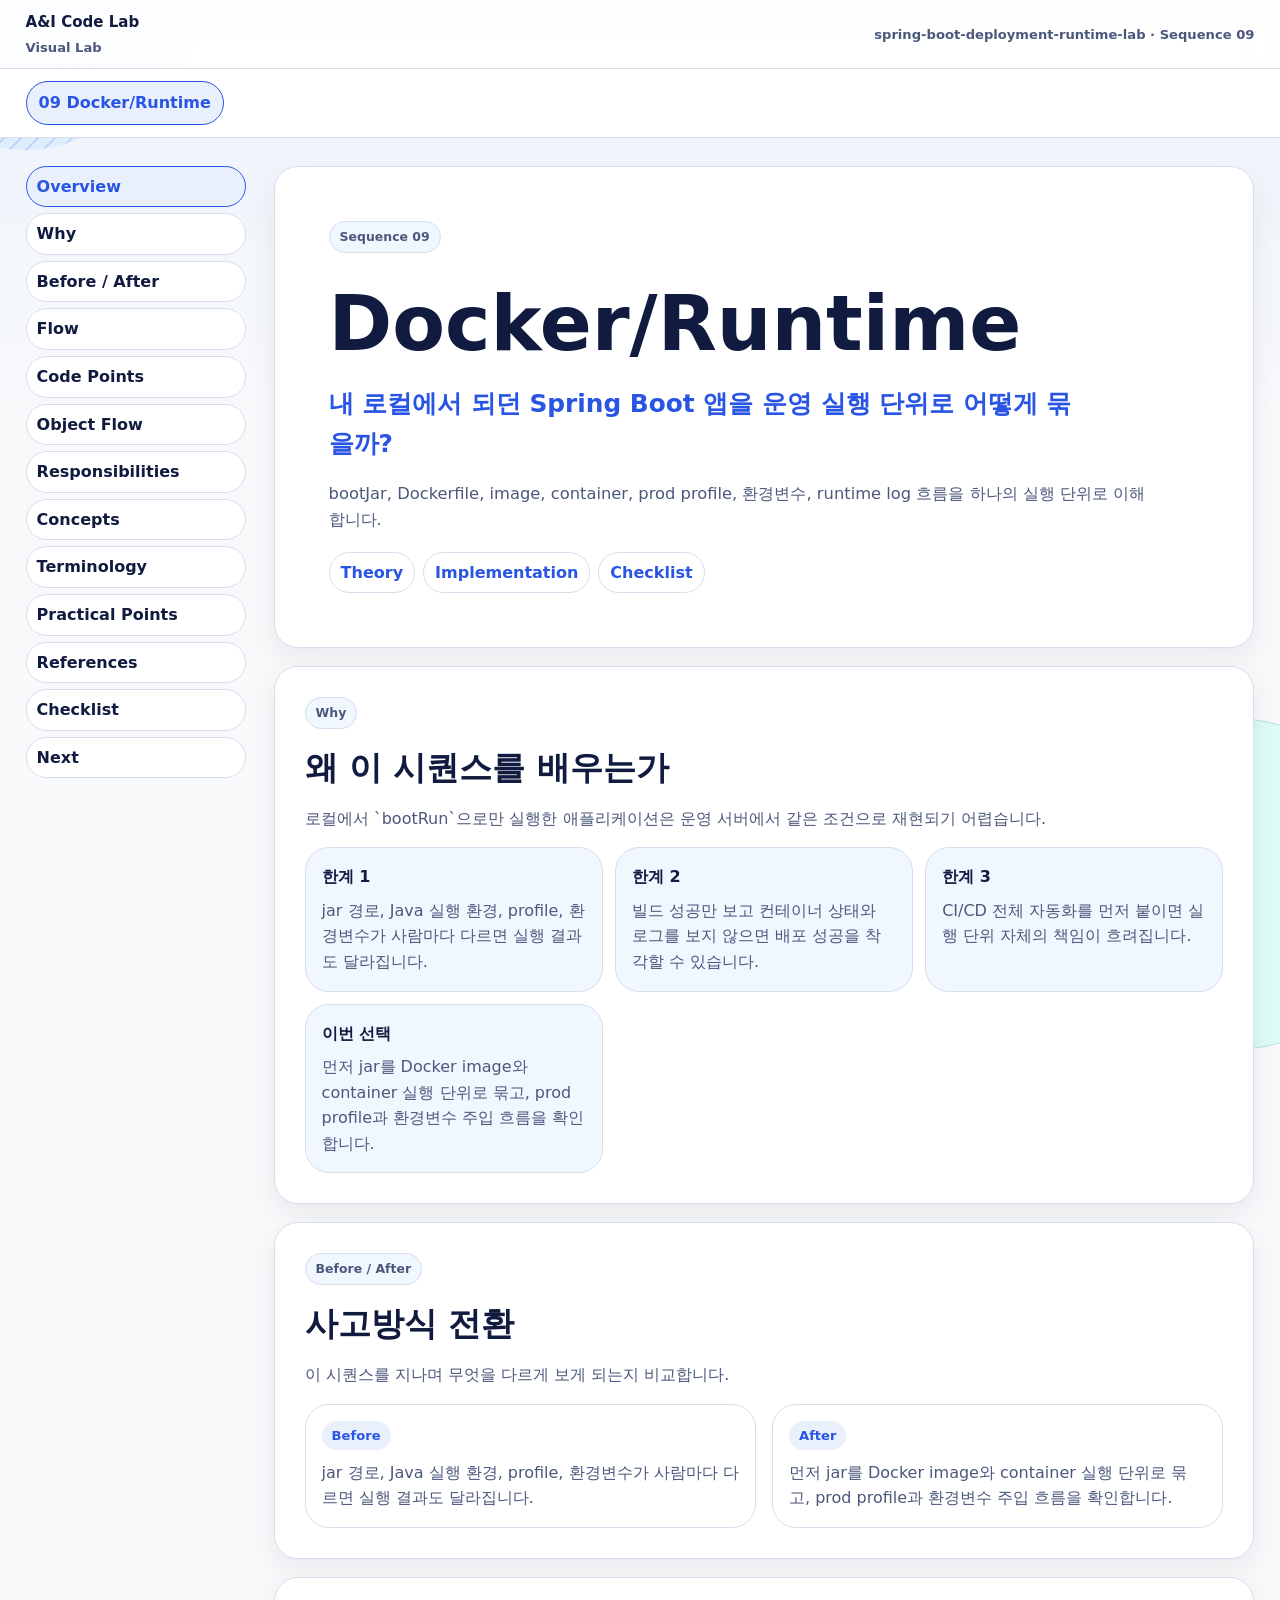
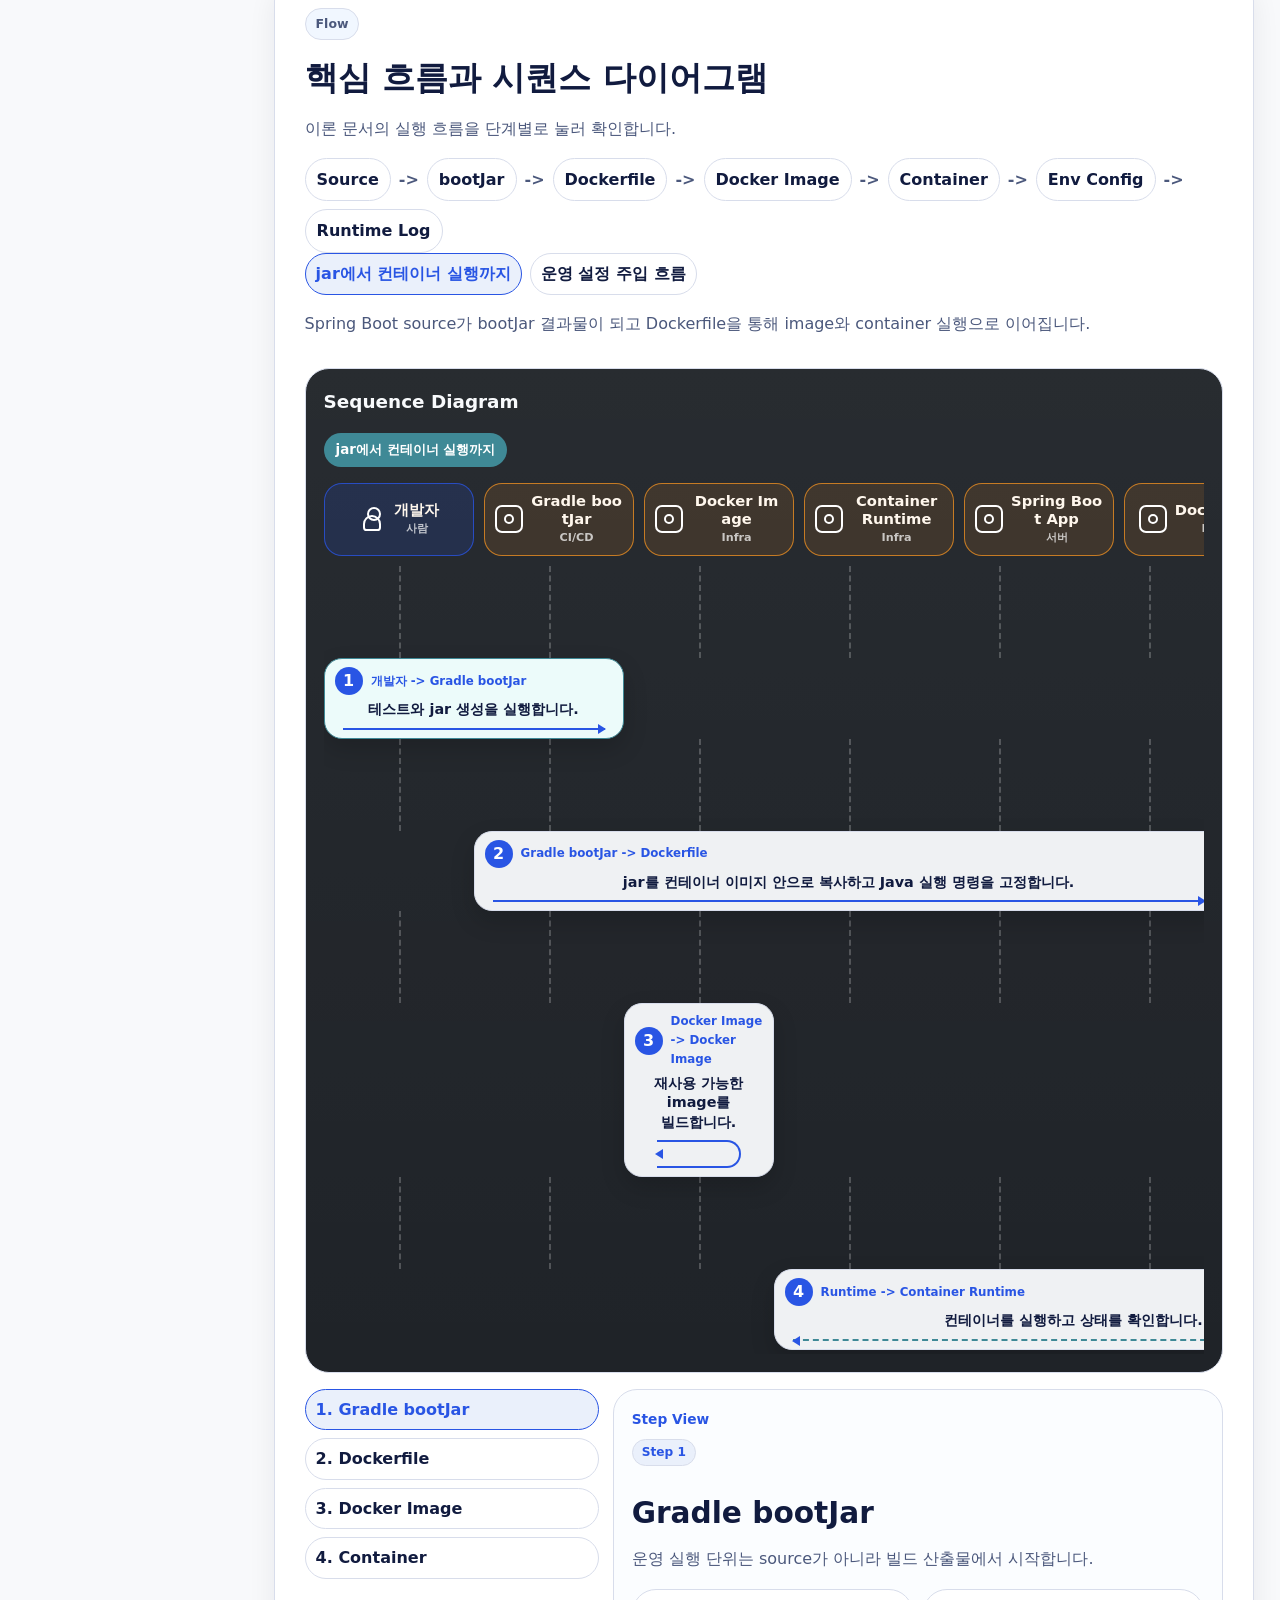
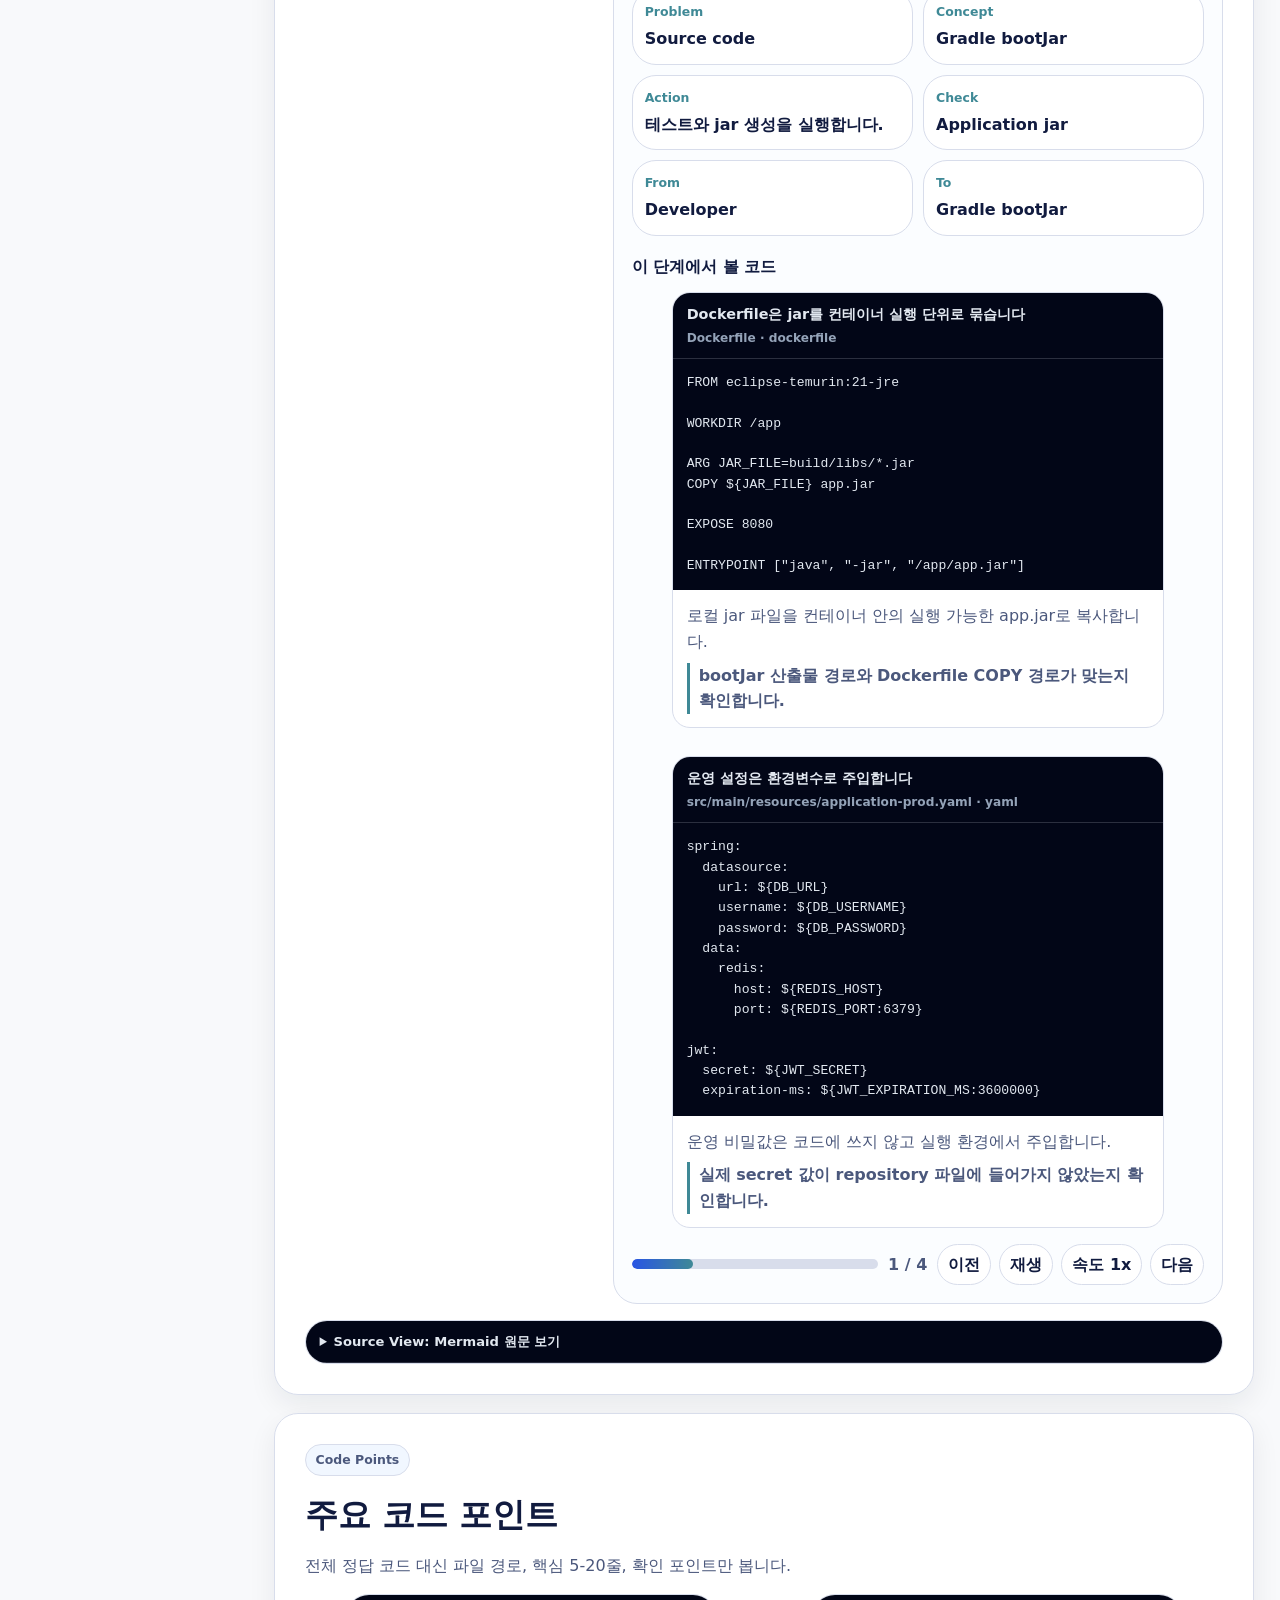
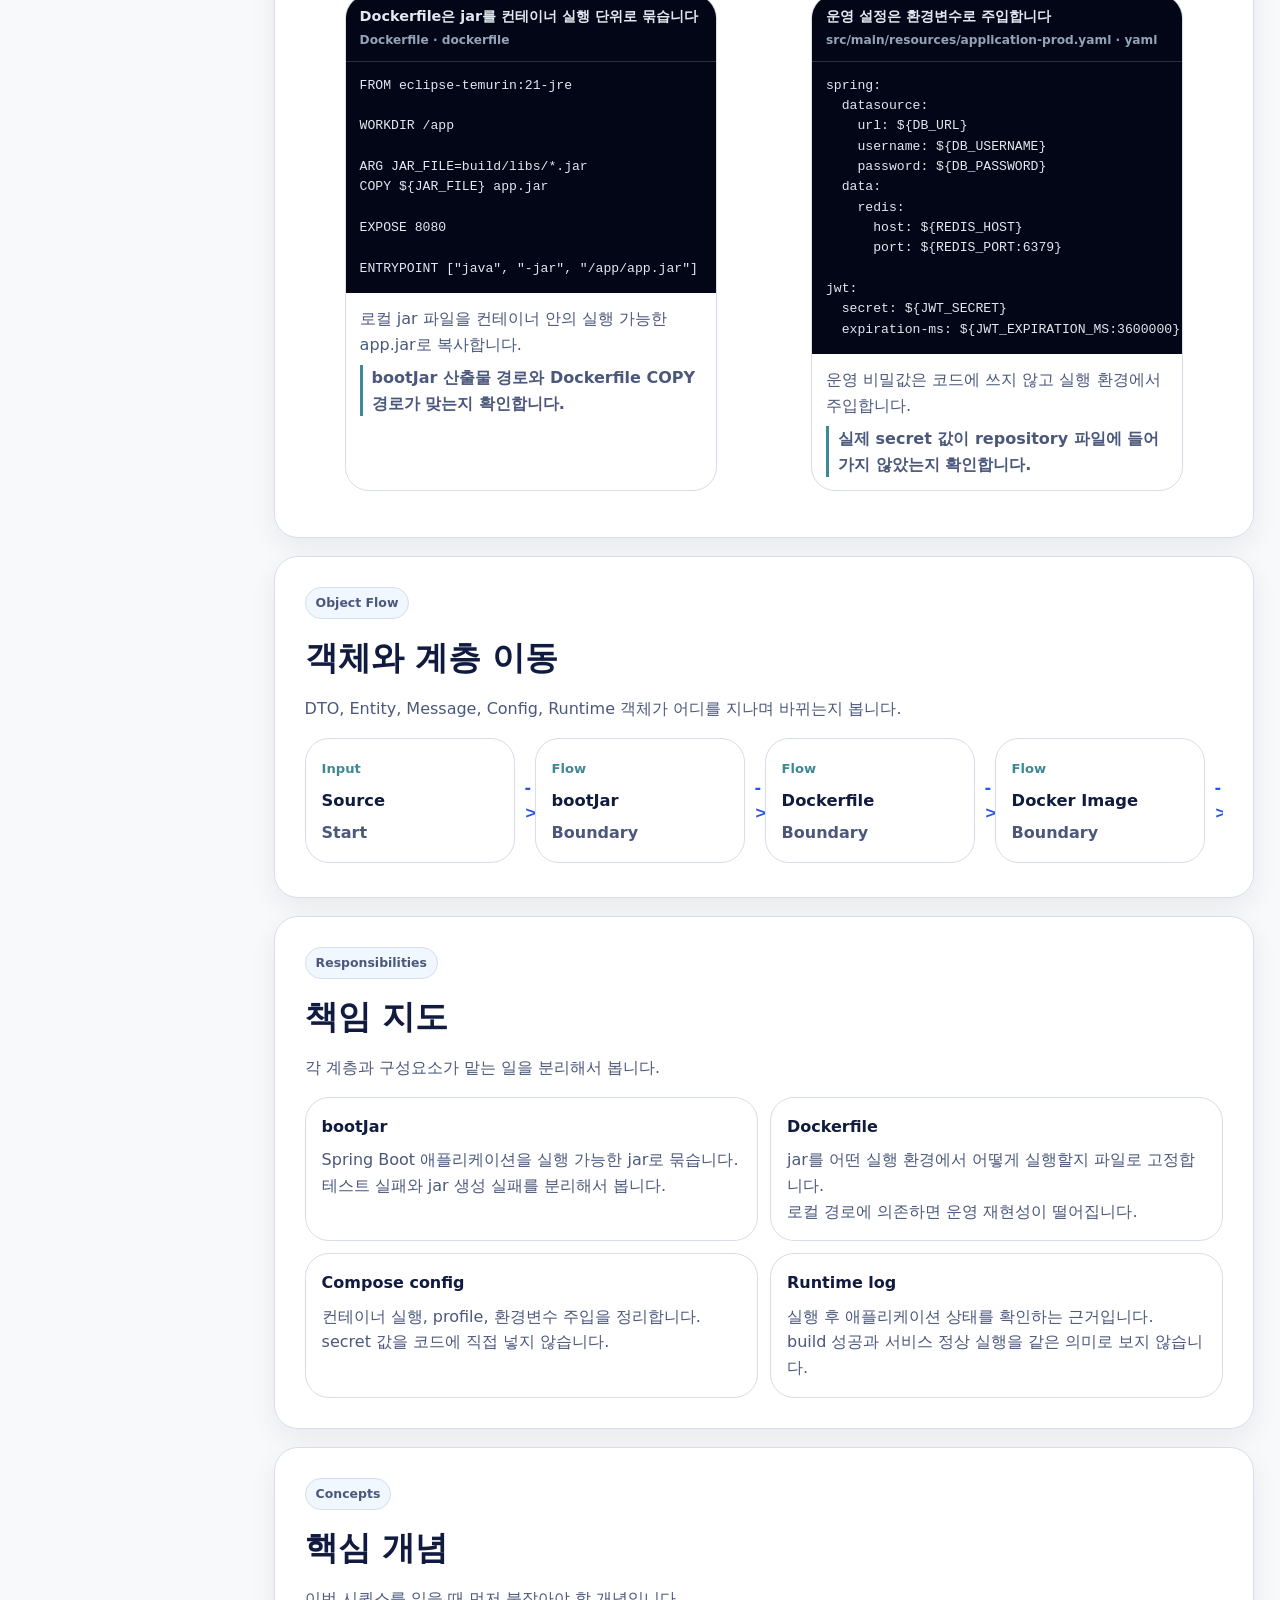
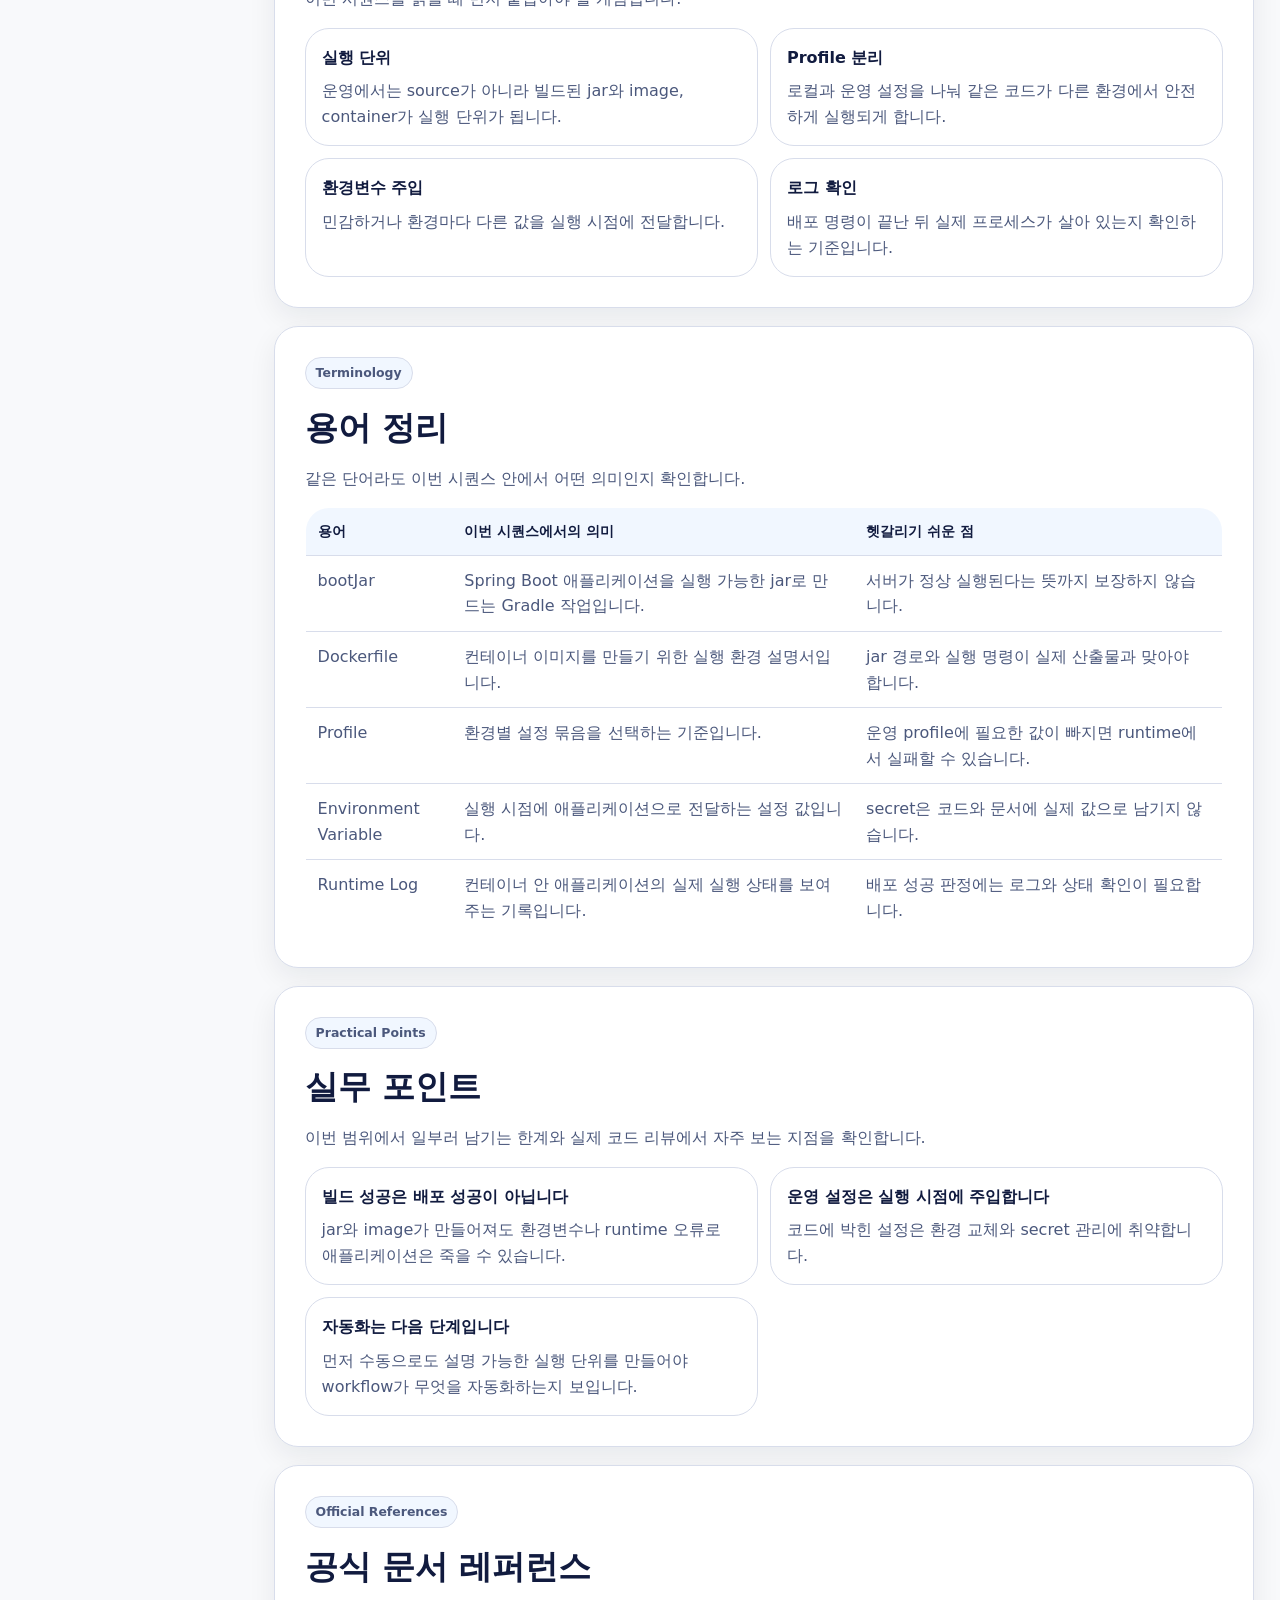
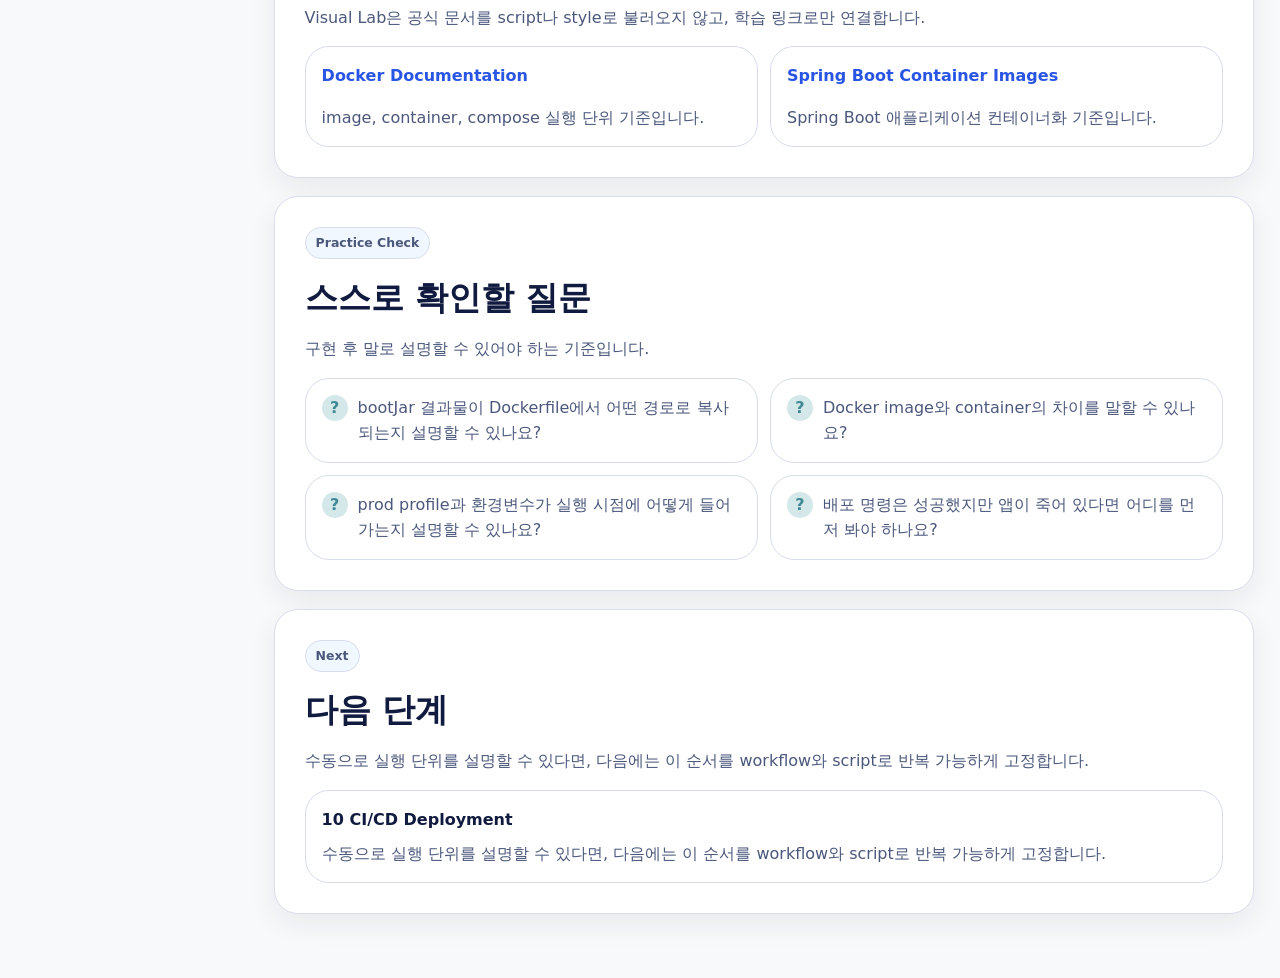
==== docs/visual-lab/sequences/09/index.html @ ba77ab5f "feat(visual-lab): Add responsive sequence pages Split the Visual Lab into a topic hub and sequence d" ====
<!doctype html>
<html lang="ko">
<head>
  <meta charset="utf-8" />
  <meta name="viewport" content="width=device-width, initial-scale=1" />
  <title>A&I Visual Lab Sequence</title>
  <link rel="stylesheet" href="../../styles.css" />
</head>
<body>
  <div id="app" class="app-shell">
    <noscript>Visual Lab을 보려면 JavaScript를 활성화해주세요.</noscript>
  </div>
  <script src="./visual-lab-data.js"></script>
  <script src="../../visual-lab.js"></script>
</body>
</html>
---- docs/visual-lab/styles.css ----
:root {
  color-scheme: light;
  --color-bg-base: #f8f9fb;
  --color-card-white: #ffffff;
  --color-title-navy: #0c2691;
  --color-accent-blue: #2955e4;
  --color-accent-teal: #3f8996;
  --color-body-navy: #111b3f;
  --color-subtext: #4b587c;
  --color-line-blue-light: #c9d6f3;
  --color-panel-blue-tint: #eaf0fb;
  --color-panel-mint-tint: #d4e8e9;
  --color-decor-blue: #e8eef9;
  --color-decor-stripe: #cad8f7;
  --color-dot-grid: #c7d5f1;
  --color-outline-soft: #d8ddeb;
  --color-summary-bg: #f1f7ff;
  --color-summary-border: #8fb1ff;
  --color-summary-title: #2f62f4;
  --color-correct: #2c9fa0;
  --color-correct-bg: #ecfbfa;
  --color-incorrect: #2f62f4;
  --color-incorrect-bg: #eef4ff;
  --color-primary: var(--color-body-navy);
  --color-primary-container: #1e293b;
  --color-secondary: var(--color-accent-blue);
  --color-secondary-container: var(--color-panel-blue-tint);
  --color-neutral: var(--color-bg-base);
  --color-surface: var(--color-card-white);
  --color-surface-muted: var(--color-summary-bg);
  --color-border: var(--color-line-blue-light);
  --color-border-subtle: var(--color-outline-soft);
  --color-text: var(--color-body-navy);
  --color-muted: var(--color-subtext);
  --color-code-bg: #020617;
  --color-code-text: #e2e8f0;
  --diagram-bg: var(--color-body-navy);
  --diagram-panel: #1f2328;
  --diagram-scenario: var(--color-accent-teal);
  --diagram-case: #e84d55;
  --diagram-participant: #f39222;
  --diagram-external: var(--color-accent-blue);
  --color-teal: var(--color-accent-teal);
  --color-teal-soft: var(--color-panel-mint-tint);
  --color-amber: #b45309;
  --color-amber-soft: #fef3c7;
  --focus-ring: #f59e0b;
  --shadow-soft: 0 10px 28px rgba(15, 23, 42, 0.07);
  --radius-card: 24px;
  --page-gutter: clamp(20px, 4vw, 64px);
  --content-max: 1440px;
  --content-wide-max: 1600px;
}

@media (min-width: 1536px) {
  :root {
    --content-max: 1560px;
  }
}

* {
  box-sizing: border-box;
}

html {
  scroll-behavior: smooth;
}

body {
  margin: 0;
  overflow-x: hidden;
  background:
    linear-gradient(180deg, rgba(219, 234, 254, 0.42), rgba(248, 250, 252, 0) 420px),
    var(--color-neutral);
  color: var(--color-text);
  font-family: Pretendard, SUIT, "Noto Sans KR", system-ui, -apple-system, BlinkMacSystemFont, sans-serif;
  line-height: 1.6;
}

body::before,
body::after {
  content: "";
  position: fixed;
  border-radius: 999px;
  pointer-events: none;
  z-index: -1;
}

body::before {
  top: -120px;
  left: -110px;
  width: 270px;
  height: 270px;
  background:
    repeating-linear-gradient(135deg, transparent 0 10px, rgba(37, 99, 235, 0.18) 10px 12px),
    #e0edff;
}

body::after {
  right: -120px;
  bottom: -150px;
  width: 330px;
  height: 330px;
  border: 1px solid rgba(15, 118, 110, 0.18);
  background: rgba(204, 251, 241, 0.58);
}

button,
a {
  font: inherit;
  letter-spacing: 0;
}

button {
  cursor: pointer;
}

button:focus-visible,
a:focus-visible {
  outline: 3px solid var(--focus-ring);
  outline-offset: 3px;
}

h1,
h2,
h3,
p,
dl,
dd,
figure,
pre {
  margin-top: 0;
}

h1,
h2,
h3,
p,
li,
td,
th,
button,
a {
  overflow-wrap: anywhere;
}

button,
a,
article,
section,
div,
span,
strong,
dd,
dt {
  min-width: 0;
}

.app-shell,
.page-shell {
  min-height: 100vh;
}

.visual-container,
.topbar-inner,
.sequence-switcher,
.layout {
  width: min(100% - var(--page-gutter), var(--content-max));
  margin-inline: auto;
}

.visual-card {
  min-width: 0;
  border: 1px solid var(--color-border-subtle);
  border-radius: var(--radius-card);
  background: var(--color-surface);
  box-shadow: var(--shadow-soft);
}

.topbar {
  position: sticky;
  top: 0;
  z-index: 20;
  border-bottom: 1px solid var(--color-border-subtle);
  background: rgba(255, 255, 255, 0.92);
  backdrop-filter: blur(14px);
}

.topbar-inner {
  display: flex;
  align-items: center;
  justify-content: space-between;
  min-height: 68px;
  gap: 18px;
}

.brand-lockup {
  display: grid;
  gap: 2px;
}

.brand-title {
  color: var(--color-primary);
  font-size: 0.94rem;
  font-weight: 900;
}

.brand-subtitle,
.repo-label {
  color: var(--color-muted);
  font-size: 0.82rem;
  font-weight: 700;
}

.repo-label {
  text-align: right;
}

.sequence-bar {
  border-bottom: 1px solid var(--color-border-subtle);
  background: var(--color-surface);
}

.sequence-switcher {
  display: flex;
  gap: 8px;
  overflow-x: auto;
  padding: 12px 0;
}

.sequence-tab,
.section-link,
.flow-tab,
.step-button,
.step-rail-button,
.control-button {
  min-height: 38px;
  border: 1px solid var(--color-border-subtle);
  border-radius: var(--radius-card);
  background: var(--color-surface);
  color: var(--color-primary);
  font-weight: 800;
}

.sequence-tab {
  flex: 0 0 auto;
  padding: 8px 12px;
}

.sequence-tab.is-active,
.section-link.is-active,
.flow-tab.is-active,
.step-button.is-active {
  border-color: var(--color-secondary);
  background: var(--color-secondary-container);
  color: var(--color-secondary);
}

.layout {
  display: grid;
  grid-template-columns: 220px minmax(0, 1fr);
  gap: 28px;
  padding: 28px 0 64px;
}

.layout > * {
  min-width: 0;
}

.section-nav {
  position: sticky;
  top: 96px;
  align-self: start;
  display: grid;
  gap: 6px;
  max-width: 100%;
  min-width: 0;
}

.section-link {
  display: flex;
  align-items: center;
  min-height: 40px;
  padding: 7px 10px;
  text-decoration: none;
}

.content-stack {
  display: grid;
  gap: 18px;
}

.content-stack > * {
  min-width: 0;
}

.hero,
.doc-section {
  max-width: 100%;
  min-width: 0;
  border: 1px solid var(--color-border-subtle);
  border-radius: var(--radius-card);
  background: var(--color-surface);
  box-shadow: var(--shadow-soft);
}

.hero {
  display: grid;
  gap: 18px;
  min-height: 320px;
  padding: clamp(26px, 5vw, 54px);
}

.eyebrow {
  display: inline-flex;
  width: fit-content;
  min-height: 30px;
  align-items: center;
  border: 1px solid var(--color-border-subtle);
  border-radius: 999px;
  background: var(--color-surface-muted);
  color: var(--color-muted);
  font-size: 0.78rem;
  font-weight: 900;
  letter-spacing: 0;
  padding: 5px 10px;
}

.hero h1 {
  max-width: 860px;
  margin: 0;
  color: var(--color-primary);
  font-size: clamp(2.35rem, 6vw, 5rem);
  font-weight: 900;
  line-height: 1.08;
}

.question {
  max-width: 760px;
  margin: 0;
  color: var(--color-secondary);
  font-size: clamp(1.1rem, 2.2vw, 1.55rem);
  font-weight: 850;
}

.goal {
  max-width: 820px;
  margin: 0;
  color: var(--color-muted);
  font-size: 1.02rem;
}

.source-links,
.next-actions {
  display: flex;
  flex-wrap: wrap;
  gap: 8px;
}

.source-link,
.next-link {
  display: inline-flex;
  max-width: 100%;
  min-height: 38px;
  align-items: center;
  justify-content: center;
  border: 1px solid var(--color-border-subtle);
  border-radius: var(--radius-card);
  background: var(--color-surface);
  color: var(--color-secondary);
  font-weight: 850;
  padding: 7px 11px;
  text-align: center;
  text-decoration: none;
}

.doc-section {
  padding: clamp(20px, 3vw, 30px);
  scroll-margin-top: 120px;
}

.section-heading {
  display: grid;
  gap: 6px;
  margin-bottom: 18px;
}

.section-heading h2 {
  margin: 0;
  color: var(--color-primary);
  font-size: clamp(1.45rem, 3vw, 2.05rem);
  line-height: 1.22;
}

.lede {
  max-width: 850px;
  color: var(--color-muted);
}

.card-grid {
  display: grid;
  grid-template-columns: repeat(auto-fit, minmax(280px, 1fr));
  gap: 12px;
}

.mental-grid {
  display: grid;
  grid-template-columns: repeat(2, minmax(0, 1fr));
  gap: 16px;
}

.info-card,
.summary-box,
.mental-card,
.responsibility-card,
.concept-card,
.practical-card,
.check-card,
.step-detail,
.step-stage,
.actor-diagram,
.object-chip,
.reference-card,
.related-link-card,
.code-panel,
.next-panel {
  border: 1px solid var(--color-border-subtle);
  border-radius: var(--radius-card);
  background: var(--color-surface);
}

.info-card,
.summary-box,
.mental-card,
.responsibility-card,
.concept-card,
.practical-card,
.check-card,
.reference-card,
.related-link-card,
.next-panel {
  padding: 16px;
}

.info-card {
  background: var(--color-surface-muted);
}

.info-card h3,
.summary-box h3,
.mental-card h3,
.responsibility-card h3,
.concept-card h3,
.practical-card h3,
.reference-card h3,
.related-link-card h3,
.next-panel h3 {
  margin: 0 0 8px;
  color: var(--color-primary);
  font-size: 1rem;
}

.info-card p,
.summary-box p,
.mental-card p,
.responsibility-card p,
.concept-card p,
.practical-card p,
.reference-card p,
.related-link-card p,
.next-panel p,
.check-card p {
  margin: 0;
  color: var(--color-muted);
}

.mental-card {
  display: grid;
  gap: 10px;
}

.mental-label {
  width: fit-content;
  border-radius: 999px;
  background: var(--color-panel-blue-tint);
  color: var(--color-accent-blue);
  font-size: 0.82rem;
  font-weight: 900;
  padding: 4px 10px;
}

.overview-line {
  display: flex;
  flex-wrap: wrap;
  align-items: center;
  gap: 8px;
}

.overview-node {
  display: inline-flex;
  min-height: 40px;
  align-items: center;
  border: 1px solid var(--color-border-subtle);
  border-radius: var(--radius-card);
  background: var(--color-surface);
  color: var(--color-primary);
  font-weight: 850;
  padding: 8px 11px;
}

.overview-arrow {
  color: var(--color-muted);
  font-weight: 900;
}

.flow-tabs,
.step-rail {
  display: flex;
  flex-wrap: wrap;
  gap: 8px;
}

.flow-tab,
.step-button,
.control-button {
  max-width: 100%;
  padding: 7px 10px;
  white-space: normal;
}

.flow-shell {
  display: grid;
  gap: 16px;
}

.step-explorer,
.support-layout {
  display: grid;
  gap: 16px;
}

.flow-summary {
  color: var(--color-muted);
}

.actor-diagram {
  display: grid;
  gap: 16px;
  background:
    linear-gradient(180deg, rgba(255, 255, 255, 0.04), rgba(255, 255, 255, 0)),
    var(--diagram-panel);
  padding: 18px;
}

.actor-diagram h3 {
  margin: 0;
  color: #f8fafc;
  font-size: 1.15rem;
}

.diagram-band {
  width: fit-content;
  max-width: 100%;
  min-height: 34px;
  border-radius: 999px;
  color: #ffffff;
  font-size: 0.84rem;
  font-weight: 900;
  padding: 6px 12px;
}

.diagram-band.scenario {
  background: var(--diagram-scenario);
}

.diagram-band.case {
  background: var(--diagram-case);
}

.sequence-diagram,
.diagram-board {
  max-width: 100%;
  overflow-x: auto;
  padding-bottom: 4px;
}

.sequence-participants,
.diagram-actor-row,
.sequence-row {
  display: grid;
  grid-template-columns: repeat(var(--lane-count), minmax(150px, 1fr));
  min-width: max(100%, calc(var(--lane-count) * 150px));
}

.sequence-participants,
.diagram-actor-row {
  z-index: 3;
  gap: 10px;
  padding-bottom: 10px;
  background: transparent;
}

.sequence-participant,
.diagram-actor {
  display: flex;
  min-height: 48px;
  align-items: center;
  justify-content: center;
  gap: 8px;
  border: 1px solid rgba(243, 146, 34, 0.75);
  border-radius: 18px;
  background: rgba(243, 146, 34, 0.12);
  color: #fff7ed;
  padding: 8px 10px;
  text-align: center;
}

.sequence-participant.is-person,
.sequence-participant.is-client,
.sequence-participant.is-external-auth,
.diagram-actor.is-person,
.diagram-actor.is-client,
.diagram-actor.is-external-auth {
  border-color: rgba(41, 85, 228, 0.78);
  background: rgba(41, 85, 228, 0.16);
}

.diagram-actor-text {
  display: grid;
  gap: 1px;
}

.sequence-participant strong,
.diagram-actor strong {
  max-width: 100%;
  overflow-wrap: anywhere;
  word-break: break-all;
  font-size: clamp(0.78rem, 1.5vw, 0.92rem);
  line-height: 1.25;
}

.sequence-participant small,
.diagram-actor small {
  color: rgba(255, 255, 255, 0.72);
  font-size: 0.7rem;
  font-weight: 850;
}

.diagram-actor-icon {
  position: relative;
  flex: 0 0 auto;
  display: inline-grid;
  width: 28px;
  height: 28px;
  place-items: center;
  border: 2px solid currentColor;
  color: #ffffff;
}

.diagram-actor-icon::before,
.diagram-actor-icon::after {
  content: "";
  position: absolute;
  display: block;
}

.diagram-actor-icon.is-person {
  border: 0;
}

.diagram-actor-icon.is-person::before {
  top: 2px;
  left: 9px;
  width: 10px;
  height: 10px;
  border: 2px solid currentColor;
  border-radius: 999px;
}

.diagram-actor-icon.is-person::after {
  right: 5px;
  bottom: 2px;
  left: 5px;
  height: 12px;
  border: 2px solid currentColor;
  border-radius: 10px 10px 4px 4px;
}

.diagram-actor-icon.is-client,
.diagram-actor-icon.is-browser {
  border-radius: 5px;
}

.diagram-actor-icon.is-client::before,
.diagram-actor-icon.is-browser::before {
  top: 6px;
  right: 4px;
  left: 4px;
  border-top: 2px solid currentColor;
}

.diagram-actor-icon.is-external-auth,
.diagram-actor-icon.is-server,
.diagram-actor-icon.is-logic,
.diagram-actor-icon.is-ci,
.diagram-actor-icon.is-infra {
  border-radius: 7px;
}

.diagram-actor-icon.is-logic::before,
.diagram-actor-icon.is-server::before,
.diagram-actor-icon.is-ci::before,
.diagram-actor-icon.is-infra::before {
  inset: 7px;
  border: 2px solid currentColor;
  border-radius: 999px;
}

.diagram-actor-icon.is-db,
.diagram-actor-icon.is-cache {
  border-radius: 50% / 18%;
}

.diagram-actor-icon.is-db::before,
.diagram-actor-icon.is-cache::before {
  top: 4px;
  right: -2px;
  left: -2px;
  height: 8px;
  border: 2px solid currentColor;
  border-radius: 50%;
  background: var(--diagram-panel);
}

.diagram-actor-icon.is-queue::before,
.diagram-actor-icon.is-mail::before {
  inset: 6px 4px;
  border-top: 2px solid currentColor;
  border-bottom: 2px solid currentColor;
}

.sequence-messages {
  display: grid;
  margin: 0;
  padding: 0;
  list-style: none;
}

.sequence-row {
  position: relative;
  min-height: 92px;
}

.sequence-lifeline,
.diagram-lifeline {
  position: relative;
  min-height: 92px;
}

.sequence-lifeline::before,
.diagram-lifeline::before {
  content: "";
  position: absolute;
  top: 0;
  bottom: 0;
  left: 50%;
  border-left: 2px dashed rgba(255, 255, 255, 0.22);
}

.sequence-message,
.diagram-message {
  z-index: 2;
  display: grid;
  grid-template-columns: auto minmax(0, 1fr);
  gap: 5px 8px;
  align-self: center;
  align-items: center;
  border: 1px solid var(--color-outline-soft);
  border-radius: 18px;
  background: rgba(248, 250, 252, 0.96);
  box-shadow: 0 10px 24px rgba(0, 0, 0, 0.16);
  padding: 8px 10px;
}

.sequence-row.is-active .sequence-message,
.diagram-message.is-active {
  border-color: var(--color-accent-teal);
  background: var(--color-correct-bg);
}

.sequence-route,
.sequence-label {
  overflow-wrap: anywhere;
  word-break: keep-all;
}

.sequence-route {
  color: var(--color-accent-blue);
  font-size: 0.74rem;
  font-weight: 900;
}

.sequence-label {
  grid-column: 1 / -1;
  color: var(--color-primary);
  font-size: clamp(0.78rem, 1.6vw, 0.9rem);
  font-weight: 800;
  line-height: 1.35;
  text-align: center;
}

.sequence-arrow {
  grid-column: 1 / -1;
  position: relative;
  display: block;
  height: 2px;
  margin: 3px 8px 0;
  background: var(--color-accent-blue);
}

.sequence-message.is-response .sequence-arrow {
  background: transparent;
  border-top: 2px dashed var(--color-accent-teal);
}

.sequence-message.is-event .sequence-arrow {
  background: var(--diagram-participant);
}

.sequence-message.is-error {
  border-color: var(--diagram-case);
}

.sequence-message.is-error .sequence-arrow {
  background: var(--diagram-case);
}

.sequence-arrow::after {
  content: "";
  position: absolute;
  top: 50%;
  right: -1px;
  width: 0;
  height: 0;
  border-top: 5px solid transparent;
  border-bottom: 5px solid transparent;
  border-left: 8px solid var(--color-accent-blue);
  transform: translateY(-50%);
}

.sequence-message.is-backward .sequence-arrow::after {
  right: auto;
  left: -1px;
  border-right: 8px solid var(--color-accent-blue);
  border-left: 0;
}

.sequence-message.is-self .sequence-arrow {
  justify-self: center;
  width: min(84px, 70%);
  height: 28px;
  border: 2px solid var(--color-accent-blue);
  border-left: 0;
  border-radius: 0 14px 14px 0;
  background: transparent;
}

.sequence-message.is-self .sequence-arrow::after {
  right: auto;
  left: -2px;
  border-right: 8px solid var(--color-accent-blue);
  border-left: 0;
}

.actor-lanes {
  display: grid;
  grid-template-columns: repeat(auto-fit, minmax(130px, 1fr));
  gap: 10px;
}

.actor-lane {
  display: flex;
  align-items: center;
  gap: 8px;
  min-height: 46px;
  border: 1px solid var(--color-line-blue-light);
  border-radius: var(--radius-card);
  background: var(--color-card-white);
  color: var(--color-primary);
  padding: 10px;
}

.actor-dot {
  width: 10px;
  height: 10px;
  border-radius: 999px;
  background: var(--color-accent-teal);
  box-shadow: 0 0 0 5px rgba(63, 137, 150, 0.13);
}

.actor-messages {
  display: grid;
  gap: 10px;
  margin: 0;
  padding: 0;
  list-style: none;
}

.actor-message {
  display: grid;
  grid-template-columns: auto minmax(120px, 180px) minmax(0, 1fr);
  gap: 12px;
  align-items: start;
  border: 1px solid var(--color-border-subtle);
  border-radius: var(--radius-card);
  background: var(--color-card-white);
  padding: 12px;
}

.actor-message.is-active {
  border-color: var(--color-accent-blue);
  background: var(--color-summary-bg);
}

.message-index {
  display: grid;
  width: 28px;
  height: 28px;
  place-items: center;
  border-radius: 999px;
  background: var(--color-accent-blue);
  color: white;
  font-weight: 900;
}

.actor-message strong {
  color: var(--color-primary);
}

.actor-message p {
  margin: 0;
  color: var(--color-muted);
}

.diagram-layout,
.detail-context-layout {
  display: grid;
  grid-template-columns: minmax(200px, 0.65fr) minmax(0, 1.35fr);
  gap: 14px;
}

.step-rail {
  align-content: start;
}

.step-button,
.step-rail-button {
  width: 100%;
  text-align: left;
}

.step-detail,
.step-stage {
  padding: 18px;
  background: #fbfdff;
}

.view-label {
  margin: 0 0 8px;
  color: var(--color-accent-blue);
  font-size: 0.86rem;
  font-weight: 900;
}

.step-meta {
  display: inline-flex;
  width: fit-content;
  min-height: 26px;
  align-items: center;
  border: 1px solid var(--color-border-subtle);
  border-radius: 999px;
  background: var(--color-secondary-container);
  color: var(--color-secondary);
  font-size: 0.76rem;
  font-weight: 900;
  padding: 3px 9px;
}

.step-detail h3 {
  margin: 12px 0 8px;
  color: var(--color-primary);
  font-size: clamp(1.3rem, 2.4vw, 1.85rem);
}

.step-fields,
.step-io-grid {
  display: grid;
  grid-template-columns: repeat(2, minmax(0, 1fr));
  gap: 10px;
  margin: 18px 0 0;
}

.step-field,
.step-io-card {
  border: 1px solid var(--color-border-subtle);
  border-radius: var(--radius-card);
  background: var(--color-surface);
  padding: 12px;
}

.step-field dt,
.step-io-card dt {
  color: var(--color-teal);
  font-size: 0.78rem;
  font-weight: 900;
}

.step-field dd,
.step-io-card dd {
  margin: 4px 0 0;
  color: var(--color-primary);
  font-weight: 750;
}

.step-controls {
  display: flex;
  flex-wrap: wrap;
  align-items: center;
  justify-content: space-between;
  gap: 10px;
}

.step-code-points {
  display: grid;
  gap: 12px;
  margin-top: 18px;
}

.step-code-points h4 {
  margin: 0;
  color: var(--color-primary);
  font-size: 1rem;
}

.step-progress,
.step-progress-track {
  position: relative;
  flex: 1 1 180px;
  min-width: 140px;
  height: 10px;
  overflow: hidden;
  border-radius: 999px;
  background: var(--color-border-subtle);
}

.step-progress-fill {
  display: block;
  width: 0;
  height: 100%;
  border-radius: inherit;
  background: linear-gradient(90deg, var(--color-accent-blue), var(--color-accent-teal));
  transition: width 180ms ease;
}

.control-group,
.step-playback {
  display: flex;
  flex-wrap: wrap;
  gap: 8px;
}

.progress-text {
  color: var(--color-muted);
  font-weight: 850;
}

.object-flow-strip {
  display: flex;
  align-items: stretch;
  gap: 10px;
  overflow-x: auto;
  padding-bottom: 4px;
}

.object-chip {
  flex: 0 0 min(210px, 78vw);
  padding: 16px;
}

.object-layer {
  color: var(--color-accent-teal);
  font-size: 0.82rem;
  font-weight: 900;
}

.object-chip h3 {
  margin: 8px 0 6px;
  color: var(--color-primary);
  font-size: 1.02rem;
}

.object-chip p {
  margin: 0;
  color: var(--color-muted);
  font-weight: 750;
}

.object-arrow {
  align-self: center;
  color: var(--color-accent-blue);
  font-weight: 900;
}

.code-panel {
  overflow: hidden;
}

.code-point-grid {
  display: grid;
  grid-template-columns: repeat(auto-fit, minmax(320px, 1fr));
  gap: 14px;
}

.code-point-card {
  overflow: hidden;
  border: 1px solid var(--color-border-subtle);
  border-radius: var(--radius-card);
  background: var(--color-surface);
}

.code-point-card.is-compact {
  border-radius: 18px;
}

.code-point-card figcaption {
  display: grid;
  gap: 3px;
  border-bottom: 1px solid rgba(226, 232, 240, 0.18);
  background: var(--color-code-bg);
  color: var(--color-code-text);
  padding: 10px 14px;
}

.code-point-card figcaption strong {
  font-size: 0.9rem;
}

.code-point-card figcaption span {
  color: #94a3b8;
  font-size: 0.76rem;
  font-weight: 850;
}

.code-point-card pre,
.code-box {
  overflow-x: auto;
  margin: 0;
  background: var(--color-code-bg);
  color: var(--color-code-text);
  font-family: "JetBrains Mono", "SFMono-Regular", Consolas, monospace;
  font-size: 0.82rem;
  line-height: 1.55;
  padding: 14px;
}

.code-point-body {
  display: grid;
  gap: 8px;
  padding: 13px 14px;
}

.code-point-body p {
  margin: 0;
  color: var(--color-muted);
}

.code-check {
  border-left: 3px solid var(--color-accent-teal);
  padding-left: 9px;
  font-weight: 800;
}

.code-panel figcaption,
.code-panel summary {
  border-bottom: 1px solid rgba(226, 232, 240, 0.18);
  background: var(--color-code-bg);
  color: var(--color-code-text);
  font-size: 0.82rem;
  font-weight: 900;
  padding: 10px 14px;
}

.code-panel summary {
  cursor: pointer;
}

.code-panel pre {
  overflow-x: auto;
  margin: 0;
  background: var(--color-code-bg);
  color: var(--color-code-text);
  font-family: "JetBrains Mono", "SFMono-Regular", Consolas, monospace;
  font-size: 0.86rem;
  line-height: 1.55;
  padding: 16px;
}

.responsibility-grid,
.concept-grid,
.practical-grid,
.check-grid,
.reference-grid {
  display: grid;
  grid-template-columns: repeat(2, minmax(0, 1fr));
  gap: 12px;
}

.reference-card {
  display: grid;
  gap: 8px;
  color: inherit;
  text-decoration: none;
}

.reference-card:hover {
  border-color: var(--color-accent-blue);
}

.reference-card h3 {
  color: var(--color-accent-blue);
}

.glossary-table-wrap {
  overflow-x: auto;
}

.glossary-table {
  width: 100%;
  min-width: 680px;
  border-collapse: collapse;
  border: 1px solid var(--color-border-subtle);
  border-radius: var(--radius-card);
  overflow: hidden;
}

.glossary-table th,
.glossary-table td {
  border-bottom: 1px solid var(--color-border-subtle);
  padding: 12px;
  text-align: left;
  vertical-align: top;
}

.glossary-table th {
  background: var(--color-surface-muted);
  color: var(--color-primary);
  font-size: 0.88rem;
}

.glossary-table td {
  color: var(--color-muted);
}

.glossary-table tr:last-child td {
  border-bottom: 0;
}

.check-card {
  display: flex;
  min-height: 76px;
  gap: 10px;
}

.check-marker {
  flex: 0 0 auto;
  display: inline-grid;
  width: 26px;
  height: 26px;
  place-items: center;
  border-radius: 999px;
  background: var(--color-teal-soft);
  color: var(--color-teal);
  font-weight: 900;
}

.empty-state {
  border: 1px dashed var(--color-border);
  border-radius: var(--radius-card);
  background: var(--color-surface-muted);
  color: var(--color-muted);
  padding: 14px;
}

.hub-page {
  padding: 34px 0 72px;
}

.hub-hero {
  display: grid;
  gap: 16px;
  min-height: 300px;
  padding: clamp(28px, 5vw, 58px);
}

.hub-hero h1 {
  max-width: 960px;
  margin: 0;
  color: var(--color-primary);
  font-size: clamp(2.25rem, 5vw, 4.8rem);
  font-weight: 900;
  line-height: 1.08;
}

.sequence-hub-grid {
  display: grid;
  grid-template-columns: repeat(auto-fit, minmax(280px, 1fr));
  gap: 16px;
  margin-top: 18px;
}

.sequence-card,
.topic-card {
  display: grid;
  gap: 10px;
  min-height: 220px;
  padding: 20px;
  color: inherit;
  text-decoration: none;
}

.sequence-card:hover,
.topic-card:hover {
  border-color: var(--color-accent-blue);
  transform: translateY(-1px);
}

.sequence-badge {
  width: fit-content;
  border: 1px solid var(--color-line-blue-light);
  border-radius: 999px;
  background: var(--color-panel-blue-tint);
  color: var(--color-accent-blue);
  font-size: 0.8rem;
  font-weight: 900;
  padding: 4px 10px;
}

.sequence-card h2,
.topic-card h2 {
  margin: 0;
  color: var(--color-primary);
  font-size: 1.35rem;
}

.sequence-card p,
.topic-card p {
  margin: 0;
  color: var(--color-muted);
}

@media (max-width: 920px) {
  .layout {
    grid-template-columns: 1fr;
  }

  .section-nav {
    position: sticky;
    top: 68px;
    z-index: 10;
    display: flex;
    overflow-x: auto;
    border: 1px solid var(--color-border-subtle);
    border-radius: var(--radius-card);
    background: rgba(255, 255, 255, 0.94);
    padding: 8px;
  }

  .section-link {
    flex: 0 0 auto;
  }

  .diagram-layout,
  .mental-grid,
  .actor-message,
  .card-grid,
  .responsibility-grid,
  .concept-grid,
  .practical-grid,
  .check-grid,
  .reference-grid {
    grid-template-columns: 1fr;
  }

  .code-point-grid {
    grid-template-columns: 1fr;
  }

  .step-button {
    width: auto;
  }
}

@media (max-width: 560px) {
  :root {
    --page-gutter: 24px;
  }

  .topbar-inner {
    align-items: flex-start;
    flex-direction: column;
    justify-content: center;
    padding: 10px 0;
  }

  .repo-label {
    text-align: left;
  }

  .hero,
  .doc-section,
  .hub-hero,
  .sequence-card,
  .topic-card {
    border-radius: 18px;
  }
}

@media (max-width: 640px) {
  .topbar-inner,
  .sequence-switcher,
  .layout {
    width: calc(100% - 20px);
    max-width: 1180px;
  }

  .topbar-inner {
    align-items: flex-start;
    flex-direction: column;
    padding: 12px 0;
  }

  .repo-label {
    text-align: left;
  }

  .hero,
  .doc-section {
    padding: 18px;
  }

  .hero h1 {
    font-size: clamp(2rem, 14vw, 3.3rem);
  }

  .step-fields {
    grid-template-columns: 1fr;
  }
}
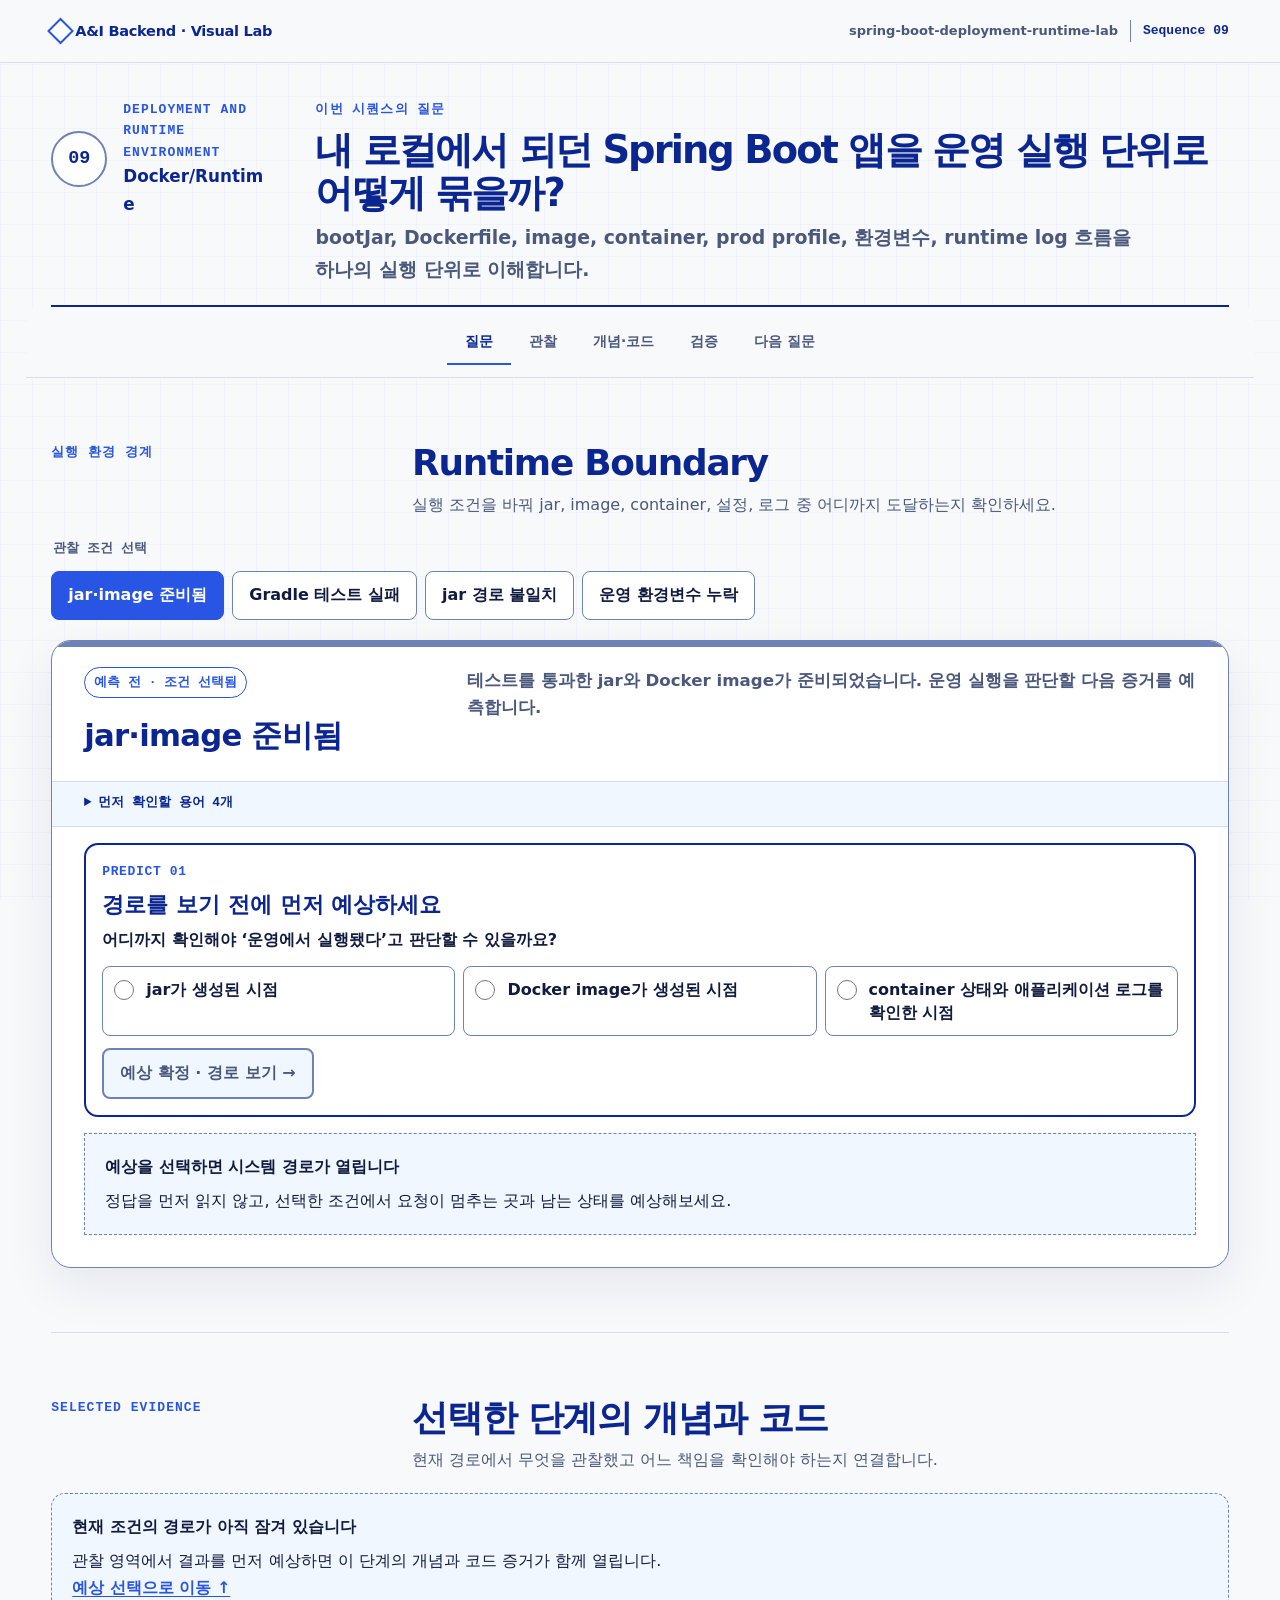
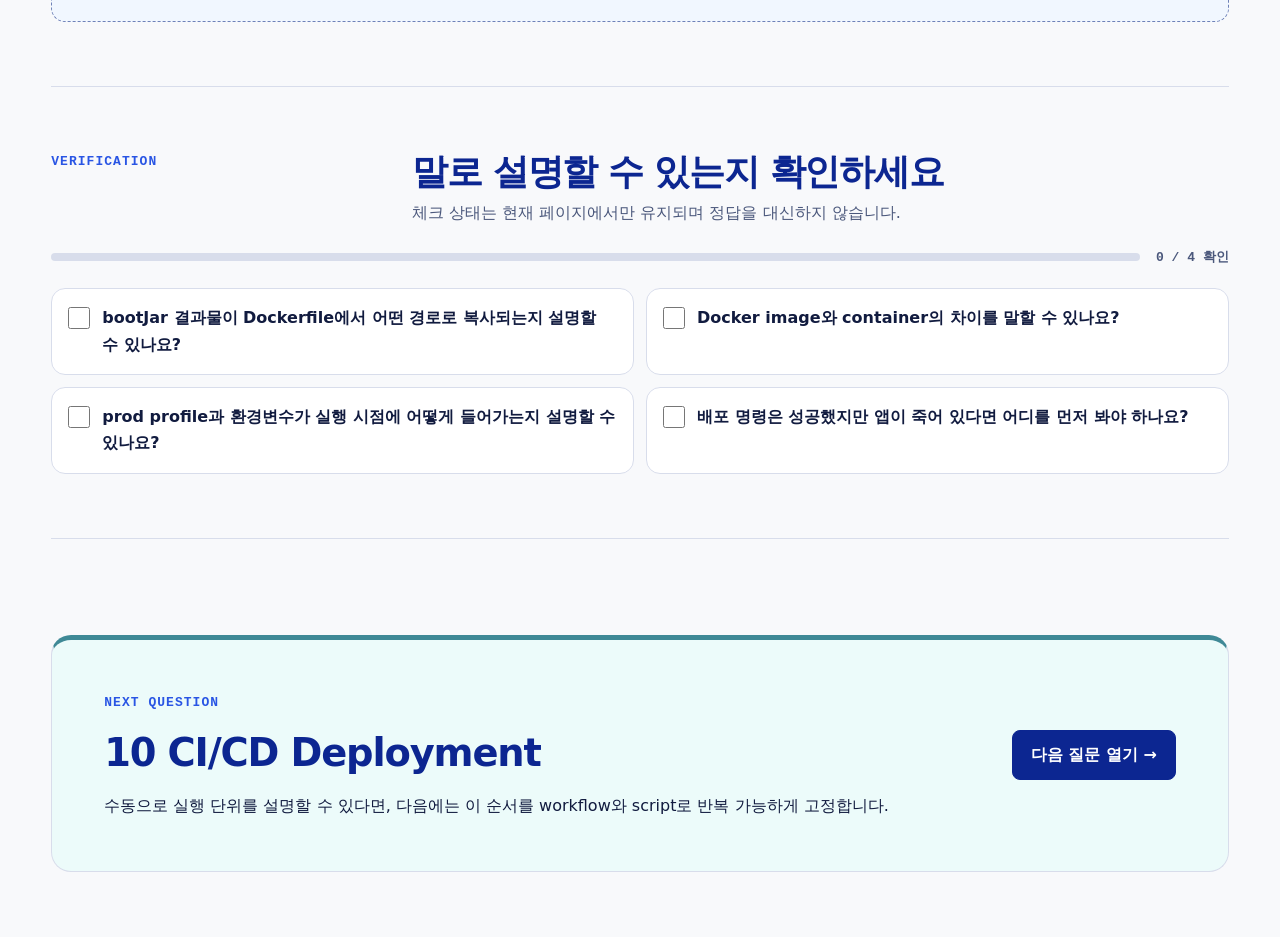
==== commit 2608abbf: "feat(visual-lab): 학생 중심 진단 흐름 개선 학생이 입력 조건을 예측한 뒤 주제 SVG와 실제 시스템 전이를 한 단계씩 관찰하도록 Visual Lab을 개선합니다." ====
--- a/docs/visual-lab/sequences/09/index.html
+++ b/docs/visual-lab/sequences/09/index.html
@@ -3,6 +3,7 @@
 <head>
   <meta charset="utf-8" />
   <meta name="viewport" content="width=device-width, initial-scale=1" />
+  <link rel="icon" href="../../assets/visual-lab-mark.svg" type="image/svg+xml" />
   <title>A&I Visual Lab Sequence</title>
   <link rel="stylesheet" href="../../styles.css" />
 </head>
--- a/docs/visual-lab/styles.css
+++ b/docs/visual-lab/styles.css
@@ -17,45 +17,63 @@
   --color-summary-bg: #f1f7ff;
   --color-summary-border: #8fb1ff;
   --color-summary-title: #2f62f4;
-  --color-correct: #2c9fa0;
+  --color-correct: #176f72;
   --color-correct-bg: #ecfbfa;
   --color-incorrect: #2f62f4;
   --color-incorrect-bg: #eef4ff;
-  --color-primary: var(--color-body-navy);
-  --color-primary-container: #1e293b;
-  --color-secondary: var(--color-accent-blue);
-  --color-secondary-container: var(--color-panel-blue-tint);
-  --color-neutral: var(--color-bg-base);
-  --color-surface: var(--color-card-white);
-  --color-surface-muted: var(--color-summary-bg);
-  --color-border: var(--color-line-blue-light);
-  --color-border-subtle: var(--color-outline-soft);
-  --color-text: var(--color-body-navy);
-  --color-muted: var(--color-subtext);
-  --color-code-bg: #020617;
-  --color-code-text: #e2e8f0;
-  --diagram-bg: var(--color-body-navy);
-  --diagram-panel: #1f2328;
-  --diagram-scenario: var(--color-accent-teal);
-  --diagram-case: #e84d55;
-  --diagram-participant: #f39222;
-  --diagram-external: var(--color-accent-blue);
-  --color-teal: var(--color-accent-teal);
-  --color-teal-soft: var(--color-panel-mint-tint);
-  --color-amber: #b45309;
-  --color-amber-soft: #fef3c7;
-  --focus-ring: #f59e0b;
-  --shadow-soft: 0 10px 28px rgba(15, 23, 42, 0.07);
-  --radius-card: 24px;
-  --page-gutter: clamp(20px, 4vw, 64px);
-  --content-max: 1440px;
-  --content-wide-max: 1600px;
-}
-
-@media (min-width: 1536px) {
-  :root {
-    --content-max: 1560px;
-  }
+
+  --surface-canvas: var(--color-bg-base);
+  --surface-primary: var(--color-card-white);
+  --surface-secondary: var(--color-summary-bg);
+  --surface-evidence: var(--color-correct-bg);
+  --surface-warning: var(--color-panel-blue-tint);
+  --surface-danger: var(--color-incorrect-bg);
+  --surface-diagram: var(--color-bg-base);
+  --surface-node: var(--color-card-white);
+  --ink-primary: var(--color-body-navy);
+  --ink-secondary: var(--color-subtext);
+  --ink-quiet: var(--color-subtext);
+  --signal-active: var(--color-accent-blue);
+  --signal-muted: var(--color-summary-border);
+  --evidence: var(--color-accent-teal);
+  --evidence-ink: var(--color-title-navy);
+  --hypothesis: var(--color-subtext);
+  --decision: var(--color-title-navy);
+  --danger: var(--color-incorrect);
+  --warning: var(--color-subtext);
+  --recovered: var(--color-correct);
+  --blocked: var(--color-subtext);
+  --edge-request: var(--color-accent-blue);
+  --edge-response: var(--color-accent-teal);
+  --edge-persist: var(--color-title-navy);
+  --edge-failure: var(--color-incorrect);
+  --border-strong: #6f82b8;
+  --border-soft: var(--color-outline-soft);
+  --focus-ring: var(--color-accent-blue);
+
+  --font-display: Pretendard, SUIT, "Noto Sans KR", system-ui, -apple-system, BlinkMacSystemFont, sans-serif;
+  --font-body: Pretendard, SUIT, "Noto Sans KR", system-ui, -apple-system, BlinkMacSystemFont, sans-serif;
+  --font-utility: ui-monospace, SFMono-Regular, Menlo, Monaco, Consolas, "Liberation Mono", monospace;
+
+  --space-1: 4px;
+  --space-2: 8px;
+  --space-3: 12px;
+  --space-4: 16px;
+  --space-5: 20px;
+  --space-6: 24px;
+  --space-8: 32px;
+  --space-10: 40px;
+  --space-12: 48px;
+  --space-16: 64px;
+
+  --radius-small: 8px;
+  --radius-medium: 14px;
+  --radius-large: 20px;
+  --shadow-panel: 0 18px 50px rgba(17, 27, 63, 0.08);
+  --content-max: 1320px;
+  --page-gutter: clamp(18px, 4vw, 56px);
+  --motion-duration: 240ms;
+  --motion-easing: cubic-bezier(0.2, 0.8, 0.2, 1);
 }
 
 * {
@@ -64,59 +82,59 @@
 
 html {
   scroll-behavior: smooth;
+  scroll-padding-top: 96px;
 }
 
 body {
+  min-width: 0;
   margin: 0;
-  overflow-x: hidden;
-  background:
-    linear-gradient(180deg, rgba(219, 234, 254, 0.42), rgba(248, 250, 252, 0) 420px),
-    var(--color-neutral);
-  color: var(--color-text);
-  font-family: Pretendard, SUIT, "Noto Sans KR", system-ui, -apple-system, BlinkMacSystemFont, sans-serif;
-  line-height: 1.6;
-}
-
-body::before,
-body::after {
+  background: var(--surface-canvas);
+  color: var(--ink-primary);
+  font-family: var(--font-body);
+  font-size: 16px;
+  line-height: 1.65;
+  text-rendering: optimizeLegibility;
+}
+
+body::before {
+  position: fixed;
+  inset: 0;
+  z-index: -1;
+  background-image:
+    linear-gradient(rgba(41, 85, 228, 0.035) 1px, transparent 1px),
+    linear-gradient(90deg, rgba(41, 85, 228, 0.035) 1px, transparent 1px);
+  background-size: 32px 32px;
   content: "";
-  position: fixed;
-  border-radius: 999px;
   pointer-events: none;
-  z-index: -1;
-}
-
-body::before {
-  top: -120px;
-  left: -110px;
-  width: 270px;
-  height: 270px;
-  background:
-    repeating-linear-gradient(135deg, transparent 0 10px, rgba(37, 99, 235, 0.18) 10px 12px),
-    #e0edff;
-}
-
-body::after {
-  right: -120px;
-  bottom: -150px;
-  width: 330px;
-  height: 330px;
-  border: 1px solid rgba(15, 118, 110, 0.18);
-  background: rgba(204, 251, 241, 0.58);
 }
 
 button,
+a,
+input,
+textarea,
+summary {
+  font: inherit;
+}
+
+button,
+summary,
+label {
+  -webkit-tap-highlight-color: transparent;
+}
+
+button {
+  color: inherit;
+}
+
 a {
-  font: inherit;
-  letter-spacing: 0;
-}
-
-button {
-  cursor: pointer;
+  color: inherit;
 }
 
 button:focus-visible,
-a:focus-visible {
+a:focus-visible,
+input:focus-visible,
+textarea:focus-visible,
+summary:focus-visible {
   outline: 3px solid var(--focus-ring);
   outline-offset: 3px;
 }
@@ -128,7 +146,8 @@
 dl,
 dd,
 figure,
-pre {
+pre,
+fieldset {
   margin-top: 0;
 }
 
@@ -137,10 +156,11 @@
 h3,
 p,
 li,
-td,
-th,
+dd,
+dt,
 button,
-a {
+a,
+code {
   overflow-wrap: anywhere;
 }
 
@@ -150,1309 +170,2661 @@
 section,
 div,
 span,
-strong,
 dd,
 dt {
   min-width: 0;
 }
 
-.app-shell,
-.page-shell {
+.app-shell {
   min-height: 100vh;
 }
 
-.visual-container,
-.topbar-inner,
-.sequence-switcher,
-.layout {
-  width: min(100% - var(--page-gutter), var(--content-max));
-  margin-inline: auto;
-}
-
-.visual-card {
-  min-width: 0;
-  border: 1px solid var(--color-border-subtle);
-  border-radius: var(--radius-card);
-  background: var(--color-surface);
-  box-shadow: var(--shadow-soft);
-}
-
-.topbar {
+.skip-link {
+  position: fixed;
+  top: 12px;
+  left: 12px;
+  z-index: 100;
+  padding: 10px 14px;
+  transform: translateY(-160%);
+  border: 2px solid var(--signal-active);
+  border-radius: var(--radius-small);
+  background: var(--surface-primary);
+  color: var(--decision);
+  font-weight: 800;
+  text-decoration: none;
+}
+
+.skip-link:focus {
+  transform: translateY(0);
+}
+
+.sr-only {
+  position: absolute;
+  width: 1px;
+  height: 1px;
+  padding: 0;
+  overflow: hidden;
+  clip: rect(0, 0, 0, 0);
+  white-space: nowrap;
+  border: 0;
+}
+
+.context-bar {
   position: sticky;
   top: 0;
-  z-index: 20;
-  border-bottom: 1px solid var(--color-border-subtle);
-  background: rgba(255, 255, 255, 0.92);
-  backdrop-filter: blur(14px);
-}
-
-.topbar-inner {
+  z-index: 30;
+  border-bottom: 1px solid var(--border-soft);
+  background: rgba(248, 249, 251, 0.96);
+  backdrop-filter: blur(12px);
+}
+
+.context-bar__inner {
   display: flex;
   align-items: center;
   justify-content: space-between;
-  min-height: 68px;
-  gap: 18px;
-}
-
-.brand-lockup {
-  display: grid;
-  gap: 2px;
-}
-
-.brand-title {
-  color: var(--color-primary);
-  font-size: 0.94rem;
+  width: min(calc(100% - var(--page-gutter) * 2), var(--content-max));
+  min-height: 62px;
+  margin-inline: auto;
+  gap: var(--space-5);
+}
+
+.brand-mark {
+  position: relative;
+  display: inline-flex;
+  align-items: center;
+  min-height: 44px;
+  padding-left: 24px;
+  color: var(--decision);
+  font-size: 0.91rem;
   font-weight: 900;
-}
-
-.brand-subtitle,
-.repo-label {
-  color: var(--color-muted);
-  font-size: 0.82rem;
-  font-weight: 700;
-}
-
-.repo-label {
-  text-align: right;
-}
-
-.sequence-bar {
-  border-bottom: 1px solid var(--color-border-subtle);
-  background: var(--color-surface);
-}
-
-.sequence-switcher {
-  display: flex;
-  gap: 8px;
-  overflow-x: auto;
-  padding: 12px 0;
-}
-
-.sequence-tab,
-.section-link,
-.flow-tab,
-.step-button,
-.step-rail-button,
-.control-button {
-  min-height: 38px;
-  border: 1px solid var(--color-border-subtle);
-  border-radius: var(--radius-card);
-  background: var(--color-surface);
-  color: var(--color-primary);
-  font-weight: 800;
-}
-
-.sequence-tab {
-  flex: 0 0 auto;
-  padding: 8px 12px;
-}
-
-.sequence-tab.is-active,
-.section-link.is-active,
-.flow-tab.is-active,
-.step-button.is-active {
-  border-color: var(--color-secondary);
-  background: var(--color-secondary-container);
-  color: var(--color-secondary);
-}
-
-.layout {
-  display: grid;
-  grid-template-columns: 220px minmax(0, 1fr);
-  gap: 28px;
-  padding: 28px 0 64px;
-}
-
-.layout > * {
-  min-width: 0;
-}
-
-.section-nav {
-  position: sticky;
-  top: 96px;
-  align-self: start;
-  display: grid;
-  gap: 6px;
-  max-width: 100%;
-  min-width: 0;
-}
-
-.section-link {
+  letter-spacing: -0.02em;
+  text-decoration: none;
+}
+
+.brand-mark::before {
+  position: absolute;
+  top: 50%;
+  left: 0;
+  width: 15px;
+  height: 15px;
+  transform: translateY(-50%) rotate(45deg);
+  border: 2px solid var(--signal-active);
+  background: var(--surface-primary);
+  content: "";
+}
+
+.context-meta {
   display: flex;
   align-items: center;
-  min-height: 40px;
-  padding: 7px 10px;
+  gap: var(--space-3);
+  color: var(--ink-secondary);
+  font-size: 0.8125rem;
+  font-weight: 700;
+}
+
+.context-meta__mode {
+  border-left: 1px solid var(--border-strong);
+  padding-left: var(--space-3);
+  color: var(--decision);
+  font-family: var(--font-utility);
+}
+
+.hub-shell,
+.sequence-shell {
+  width: min(calc(100% - var(--page-gutter) * 2), var(--content-max));
+  margin-inline: auto;
+}
+
+.hub-shell {
+  padding-block: clamp(48px, 8vw, 104px) var(--space-16);
+}
+
+.hub-intro {
+  display: grid;
+  grid-template-columns: minmax(0, 1.25fr) minmax(240px, 0.55fr);
+  align-items: end;
+  gap: var(--space-10);
+  padding-bottom: var(--space-10);
+  border-bottom: 2px solid var(--decision);
+}
+
+.eyebrow,
+.thesis-label,
+.outcome-label,
+.context-label,
+.step-evidence__meta,
+.fanout-board__label {
+  margin-bottom: var(--space-2);
+  color: var(--signal-active);
+  font-family: var(--font-utility);
+  font-size: 0.8125rem;
+  font-weight: 800;
+  letter-spacing: 0.08em;
+  text-transform: uppercase;
+}
+
+.hub-title {
+  max-width: 820px;
+  margin-bottom: var(--space-4);
+  color: var(--decision);
+  font-family: var(--font-display);
+  font-size: clamp(2.3rem, 6.4vw, 5.4rem);
+  font-weight: 900;
+  letter-spacing: -0.055em;
+  line-height: 0.98;
+}
+
+.hub-description {
+  max-width: 760px;
+  margin-bottom: 0;
+  color: var(--ink-secondary);
+  font-size: clamp(1rem, 2vw, 1.25rem);
+  font-weight: 600;
+}
+
+.hub-job {
+  margin-bottom: 0;
+  padding: var(--space-5);
+  border-left: 4px solid var(--evidence);
+  background: var(--surface-evidence);
+  color: var(--ink-primary);
+  font-weight: 700;
+}
+
+.journey-list {
+  display: grid;
+  margin: var(--space-10) 0 0;
+  padding: 0;
+  list-style: none;
+}
+
+.journey-item {
+  position: relative;
+  border-bottom: 1px solid var(--border-soft);
+}
+
+.journey-item:first-child {
+  border-top: 1px solid var(--border-soft);
+}
+
+.journey-link {
+  display: grid;
+  grid-template-columns: minmax(180px, 0.55fr) minmax(0, 1.6fr) auto;
+  align-items: center;
+  min-height: 150px;
+  gap: var(--space-8);
+  padding: var(--space-6) var(--space-4);
   text-decoration: none;
 }
 
-.content-stack {
-  display: grid;
-  gap: 18px;
-}
-
-.content-stack > * {
-  min-width: 0;
-}
-
-.hero,
-.doc-section {
-  max-width: 100%;
-  min-width: 0;
-  border: 1px solid var(--color-border-subtle);
-  border-radius: var(--radius-card);
-  background: var(--color-surface);
-  box-shadow: var(--shadow-soft);
-}
-
-.hero {
-  display: grid;
-  gap: 18px;
-  min-height: 320px;
-  padding: clamp(26px, 5vw, 54px);
-}
-
-.eyebrow {
-  display: inline-flex;
-  width: fit-content;
-  min-height: 30px;
+.journey-link:hover {
+  background: var(--surface-secondary);
+}
+
+.journey-identity {
+  display: flex;
   align-items: center;
-  border: 1px solid var(--color-border-subtle);
-  border-radius: 999px;
-  background: var(--color-surface-muted);
-  color: var(--color-muted);
-  font-size: 0.78rem;
+  gap: var(--space-4);
+}
+
+.sequence-index {
+  display: inline-grid;
+  place-items: center;
+  flex: 0 0 auto;
+  width: 48px;
+  height: 48px;
+  border: 1px solid var(--border-strong);
+  border-radius: 50%;
+  background: var(--surface-primary);
+  color: var(--decision);
+  font-family: var(--font-utility);
+  font-size: 0.86rem;
   font-weight: 900;
-  letter-spacing: 0;
-  padding: 5px 10px;
-}
-
-.hero h1 {
-  max-width: 860px;
-  margin: 0;
-  color: var(--color-primary);
-  font-size: clamp(2.35rem, 6vw, 5rem);
+}
+
+.journey-topic {
+  color: var(--ink-secondary);
+  font-family: var(--font-utility);
+  font-size: 0.8125rem;
+  font-weight: 700;
+}
+
+.journey-copy h2 {
+  margin-bottom: var(--space-2);
+  color: var(--decision);
+  font-size: clamp(1.25rem, 2.5vw, 2rem);
+  letter-spacing: -0.025em;
+}
+
+.journey-copy p {
+  margin-bottom: 0;
+  color: var(--ink-secondary);
+}
+
+.journey-action {
+  color: var(--signal-active);
+  font-weight: 800;
+  white-space: nowrap;
+}
+
+.sequence-shell {
+  padding-block: var(--space-4) var(--space-16);
+}
+
+.sequence-hero {
+  display: grid;
+  grid-template-columns: minmax(180px, 0.42fr) minmax(0, 1.8fr);
+  gap: clamp(20px, 4vw, 56px);
+  align-items: start;
+  padding: var(--space-5) 0 var(--space-5);
+  border-bottom: 2px solid var(--decision);
+}
+
+.sequence-identity {
+  display: flex;
+  align-items: center;
+  gap: var(--space-4);
+}
+
+.sequence-index--large {
+  width: 56px;
+  height: 56px;
+  border-width: 2px;
+  font-size: 1.15rem;
+}
+
+.sequence-name p {
+  margin-bottom: 0;
+}
+
+.sequence-title {
+  color: var(--decision);
+  font-size: 1.05rem;
   font-weight: 900;
-  line-height: 1.08;
-}
-
-.question {
+}
+
+.sequence-thesis h1 {
+  max-width: 940px;
+  margin-bottom: var(--space-2);
+  color: var(--decision);
+  font-family: var(--font-display);
+  font-size: clamp(1.65rem, 3vw, 2.8rem);
+  font-weight: 900;
+  letter-spacing: -0.05em;
+  line-height: 1.12;
+}
+
+.sequence-goal {
+  max-width: 820px;
+  margin-bottom: 0;
+  color: var(--ink-secondary);
+  font-size: clamp(1rem, 1.5vw, 1.18rem);
+  font-weight: 600;
+}
+
+.learning-nav {
+  position: sticky;
+  top: 62px;
+  z-index: 20;
+  display: flex;
+  align-items: center;
+  justify-content: center;
+  gap: 0;
+  margin-inline: calc(var(--page-gutter) * -0.5);
+  padding: var(--space-3);
+  overflow-x: auto;
+  border-bottom: 1px solid var(--border-soft);
+  background: rgba(248, 249, 251, 0.96);
+  backdrop-filter: blur(12px);
+  scrollbar-width: thin;
+}
+
+.learning-nav__link {
+  flex: 0 0 auto;
+  min-height: 44px;
+  padding: 11px 18px;
+  border-bottom: 2px solid transparent;
+  color: var(--ink-secondary);
+  font-size: 0.86rem;
+  font-weight: 800;
+  text-decoration: none;
+}
+
+.learning-nav__link[aria-current="location"] {
+  border-bottom-color: var(--signal-active);
+  color: var(--decision);
+}
+
+.lab-section,
+.evidence-section,
+.verification-section {
+  padding-block: clamp(32px, 5vw, 64px);
+  border-bottom: 1px solid var(--border-soft);
+}
+
+.section-heading {
+  display: grid;
+  grid-template-columns: minmax(200px, 0.55fr) minmax(0, 1.4fr);
+  column-gap: var(--space-10);
+  margin-bottom: var(--space-5);
+}
+
+.section-heading .eyebrow {
+  grid-row: 1 / span 2;
+}
+
+.section-heading h2 {
+  margin-bottom: var(--space-2);
+  color: var(--decision);
+  font-family: var(--font-display);
+  font-size: clamp(1.45rem, 2.8vw, 2.35rem);
+  letter-spacing: -0.035em;
+  line-height: 1.15;
+}
+
+.section-lede {
   max-width: 760px;
-  margin: 0;
-  color: var(--color-secondary);
-  font-size: clamp(1.1rem, 2.2vw, 1.55rem);
-  font-weight: 850;
-}
-
-.goal {
-  max-width: 820px;
-  margin: 0;
-  color: var(--color-muted);
-  font-size: 1.02rem;
-}
-
-.source-links,
-.next-actions {
+  margin-bottom: 0;
+  color: var(--ink-secondary);
+}
+
+.scenario-selector {
+  margin: 0 0 var(--space-5);
+  padding: 0;
+  border: 0;
+}
+
+.scenario-selector__legend {
+  margin-bottom: var(--space-3);
+  color: var(--ink-secondary);
+  font-family: var(--font-utility);
+  font-size: 0.8125rem;
+  font-weight: 800;
+}
+
+.scenario-selector__buttons {
   display: flex;
   flex-wrap: wrap;
-  gap: 8px;
-}
-
-.source-link,
-.next-link {
+  gap: var(--space-2);
+}
+
+.scenario-button,
+.control-button {
+  min-height: 44px;
+  border: 1px solid var(--border-strong);
+  border-radius: var(--radius-small);
+  background: var(--surface-primary);
+  color: var(--ink-primary);
+  cursor: pointer;
+  font-weight: 800;
+}
+
+.scenario-button {
+  padding: 10px 16px;
+}
+
+.scenario-button:hover,
+.control-button:hover:not(:disabled) {
+  border-color: var(--signal-active);
+}
+
+.scenario-button.is-active {
+  border-color: var(--signal-active);
+  background: var(--signal-active);
+  color: #ffffff;
+}
+
+.workbench {
+  position: relative;
+  overflow: hidden;
+  border: 1px solid var(--border-strong);
+  border-radius: var(--radius-large);
+  background: var(--surface-primary);
+  box-shadow: var(--shadow-panel);
+}
+
+.workbench::before {
+  display: block;
+  width: 100%;
+  height: 6px;
+  background: var(--signal-active);
+  content: "";
+}
+
+.workbench[data-tone="blocked"]::before {
+  background: var(--danger);
+}
+
+.workbench[data-tone="warning"]::before {
+  background: var(--warning);
+}
+
+.workbench[data-tone="recovered"]::before {
+  background: var(--recovered);
+}
+
+.workbench[data-tone="neutral"]::before {
+  background: var(--border-strong);
+}
+
+.workbench__header {
+  display: grid;
+  grid-template-columns: minmax(220px, 0.65fr) minmax(0, 1.35fr);
+  gap: var(--space-8);
+  align-items: start;
+  padding: var(--space-5) var(--space-8);
+  border-bottom: 1px solid var(--border-soft);
+}
+
+.workbench__title h3 {
+  margin: var(--space-3) 0 0;
+  color: var(--decision);
+  font-size: clamp(1.3rem, 2.4vw, 2rem);
+  letter-spacing: -0.025em;
+}
+
+.workbench__prompt {
+  margin-bottom: 0;
+  color: var(--ink-secondary);
+  font-size: 1.04rem;
+  font-weight: 600;
+}
+
+.status-label {
   display: inline-flex;
-  max-width: 100%;
-  min-height: 38px;
   align-items: center;
-  justify-content: center;
-  border: 1px solid var(--color-border-subtle);
-  border-radius: var(--radius-card);
-  background: var(--color-surface);
-  color: var(--color-secondary);
-  font-weight: 850;
-  padding: 7px 11px;
-  text-align: center;
-  text-decoration: none;
-}
-
-.doc-section {
-  padding: clamp(20px, 3vw, 30px);
-  scroll-margin-top: 120px;
-}
-
-.section-heading {
-  display: grid;
-  gap: 6px;
-  margin-bottom: 18px;
-}
-
-.section-heading h2 {
-  margin: 0;
-  color: var(--color-primary);
-  font-size: clamp(1.45rem, 3vw, 2.05rem);
-  line-height: 1.22;
-}
-
-.lede {
-  max-width: 850px;
-  color: var(--color-muted);
-}
-
-.card-grid {
-  display: grid;
-  grid-template-columns: repeat(auto-fit, minmax(280px, 1fr));
-  gap: 12px;
-}
-
-.mental-grid {
-  display: grid;
-  grid-template-columns: repeat(2, minmax(0, 1fr));
-  gap: 16px;
-}
-
-.info-card,
-.summary-box,
-.mental-card,
-.responsibility-card,
-.concept-card,
-.practical-card,
-.check-card,
-.step-detail,
-.step-stage,
-.actor-diagram,
-.object-chip,
-.reference-card,
-.related-link-card,
-.code-panel,
-.next-panel {
-  border: 1px solid var(--color-border-subtle);
-  border-radius: var(--radius-card);
-  background: var(--color-surface);
-}
-
-.info-card,
-.summary-box,
-.mental-card,
-.responsibility-card,
-.concept-card,
-.practical-card,
-.check-card,
-.reference-card,
-.related-link-card,
-.next-panel {
-  padding: 16px;
-}
-
-.info-card {
-  background: var(--color-surface-muted);
-}
-
-.info-card h3,
-.summary-box h3,
-.mental-card h3,
-.responsibility-card h3,
-.concept-card h3,
-.practical-card h3,
-.reference-card h3,
-.related-link-card h3,
-.next-panel h3 {
-  margin: 0 0 8px;
-  color: var(--color-primary);
-  font-size: 1rem;
-}
-
-.info-card p,
-.summary-box p,
-.mental-card p,
-.responsibility-card p,
-.concept-card p,
-.practical-card p,
-.reference-card p,
-.related-link-card p,
-.next-panel p,
-.check-card p {
-  margin: 0;
-  color: var(--color-muted);
-}
-
-.mental-card {
-  display: grid;
-  gap: 10px;
-}
-
-.mental-label {
-  width: fit-content;
+  min-height: 28px;
+  padding: 4px 9px;
+  border: 1px solid currentColor;
   border-radius: 999px;
-  background: var(--color-panel-blue-tint);
-  color: var(--color-accent-blue);
-  font-size: 0.82rem;
+  color: var(--signal-active);
+  font-family: var(--font-utility);
+  font-size: 0.8125rem;
   font-weight: 900;
-  padding: 4px 10px;
-}
-
-.overview-line {
+}
+
+.status-label--blocked {
+  color: var(--danger);
+}
+
+.status-label--warning {
+  color: var(--warning);
+}
+
+.status-label--recovered {
+  border-color: var(--recovered);
+  color: var(--evidence-ink);
+}
+
+.signal-trace-wrap {
+  padding: var(--space-8);
+  overflow-x: auto;
+  overscroll-behavior-inline: contain;
+  scrollbar-color: var(--border-strong) transparent;
+}
+
+.signal-trace {
   display: flex;
-  flex-wrap: wrap;
-  align-items: center;
-  gap: 8px;
-}
-
-.overview-node {
-  display: inline-flex;
-  min-height: 40px;
-  align-items: center;
-  border: 1px solid var(--color-border-subtle);
-  border-radius: var(--radius-card);
-  background: var(--color-surface);
-  color: var(--color-primary);
-  font-weight: 850;
-  padding: 8px 11px;
-}
-
-.overview-arrow {
-  color: var(--color-muted);
-  font-weight: 900;
-}
-
-.flow-tabs,
-.step-rail {
-  display: flex;
-  flex-wrap: wrap;
-  gap: 8px;
-}
-
-.flow-tab,
-.step-button,
-.control-button {
-  max-width: 100%;
-  padding: 7px 10px;
-  white-space: normal;
-}
-
-.flow-shell {
-  display: grid;
-  gap: 16px;
-}
-
-.step-explorer,
-.support-layout {
-  display: grid;
-  gap: 16px;
-}
-
-.flow-summary {
-  color: var(--color-muted);
-}
-
-.actor-diagram {
-  display: grid;
-  gap: 16px;
-  background:
-    linear-gradient(180deg, rgba(255, 255, 255, 0.04), rgba(255, 255, 255, 0)),
-    var(--diagram-panel);
-  padding: 18px;
-}
-
-.actor-diagram h3 {
-  margin: 0;
-  color: #f8fafc;
-  font-size: 1.15rem;
-}
-
-.diagram-band {
-  width: fit-content;
-  max-width: 100%;
-  min-height: 34px;
-  border-radius: 999px;
-  color: #ffffff;
-  font-size: 0.84rem;
-  font-weight: 900;
-  padding: 6px 12px;
-}
-
-.diagram-band.scenario {
-  background: var(--diagram-scenario);
-}
-
-.diagram-band.case {
-  background: var(--diagram-case);
-}
-
-.sequence-diagram,
-.diagram-board {
-  max-width: 100%;
-  overflow-x: auto;
-  padding-bottom: 4px;
-}
-
-.sequence-participants,
-.diagram-actor-row,
-.sequence-row {
-  display: grid;
-  grid-template-columns: repeat(var(--lane-count), minmax(150px, 1fr));
-  min-width: max(100%, calc(var(--lane-count) * 150px));
-}
-
-.sequence-participants,
-.diagram-actor-row {
-  z-index: 3;
-  gap: 10px;
-  padding-bottom: 10px;
-  background: transparent;
-}
-
-.sequence-participant,
-.diagram-actor {
-  display: flex;
-  min-height: 48px;
-  align-items: center;
-  justify-content: center;
-  gap: 8px;
-  border: 1px solid rgba(243, 146, 34, 0.75);
-  border-radius: 18px;
-  background: rgba(243, 146, 34, 0.12);
-  color: #fff7ed;
-  padding: 8px 10px;
-  text-align: center;
-}
-
-.sequence-participant.is-person,
-.sequence-participant.is-client,
-.sequence-participant.is-external-auth,
-.diagram-actor.is-person,
-.diagram-actor.is-client,
-.diagram-actor.is-external-auth {
-  border-color: rgba(41, 85, 228, 0.78);
-  background: rgba(41, 85, 228, 0.16);
-}
-
-.diagram-actor-text {
-  display: grid;
-  gap: 1px;
-}
-
-.sequence-participant strong,
-.diagram-actor strong {
-  max-width: 100%;
-  overflow-wrap: anywhere;
-  word-break: break-all;
-  font-size: clamp(0.78rem, 1.5vw, 0.92rem);
-  line-height: 1.25;
-}
-
-.sequence-participant small,
-.diagram-actor small {
-  color: rgba(255, 255, 255, 0.72);
-  font-size: 0.7rem;
-  font-weight: 850;
-}
-
-.diagram-actor-icon {
-  position: relative;
-  flex: 0 0 auto;
-  display: inline-grid;
-  width: 28px;
-  height: 28px;
-  place-items: center;
-  border: 2px solid currentColor;
-  color: #ffffff;
-}
-
-.diagram-actor-icon::before,
-.diagram-actor-icon::after {
-  content: "";
-  position: absolute;
-  display: block;
-}
-
-.diagram-actor-icon.is-person {
-  border: 0;
-}
-
-.diagram-actor-icon.is-person::before {
-  top: 2px;
-  left: 9px;
-  width: 10px;
-  height: 10px;
-  border: 2px solid currentColor;
-  border-radius: 999px;
-}
-
-.diagram-actor-icon.is-person::after {
-  right: 5px;
-  bottom: 2px;
-  left: 5px;
-  height: 12px;
-  border: 2px solid currentColor;
-  border-radius: 10px 10px 4px 4px;
-}
-
-.diagram-actor-icon.is-client,
-.diagram-actor-icon.is-browser {
-  border-radius: 5px;
-}
-
-.diagram-actor-icon.is-client::before,
-.diagram-actor-icon.is-browser::before {
-  top: 6px;
-  right: 4px;
-  left: 4px;
-  border-top: 2px solid currentColor;
-}
-
-.diagram-actor-icon.is-external-auth,
-.diagram-actor-icon.is-server,
-.diagram-actor-icon.is-logic,
-.diagram-actor-icon.is-ci,
-.diagram-actor-icon.is-infra {
-  border-radius: 7px;
-}
-
-.diagram-actor-icon.is-logic::before,
-.diagram-actor-icon.is-server::before,
-.diagram-actor-icon.is-ci::before,
-.diagram-actor-icon.is-infra::before {
-  inset: 7px;
-  border: 2px solid currentColor;
-  border-radius: 999px;
-}
-
-.diagram-actor-icon.is-db,
-.diagram-actor-icon.is-cache {
-  border-radius: 50% / 18%;
-}
-
-.diagram-actor-icon.is-db::before,
-.diagram-actor-icon.is-cache::before {
-  top: 4px;
-  right: -2px;
-  left: -2px;
-  height: 8px;
-  border: 2px solid currentColor;
-  border-radius: 50%;
-  background: var(--diagram-panel);
-}
-
-.diagram-actor-icon.is-queue::before,
-.diagram-actor-icon.is-mail::before {
-  inset: 6px 4px;
-  border-top: 2px solid currentColor;
-  border-bottom: 2px solid currentColor;
-}
-
-.sequence-messages {
-  display: grid;
+  min-width: max-content;
   margin: 0;
   padding: 0;
   list-style: none;
 }
 
-.sequence-row {
+.signal-node {
   position: relative;
-  min-height: 92px;
-}
-
-.sequence-lifeline,
-.diagram-lifeline {
+  display: flex;
+  align-items: center;
+}
+
+.signal-node:not(:last-child)::after {
+  width: clamp(30px, 4vw, 64px);
+  height: 2px;
+  background: var(--border-strong);
+  content: "";
+}
+
+.signal-node[data-state="passed"]:not(:last-child)::after,
+.signal-node[data-state="active"]:not(:last-child)::after {
+  background: var(--signal-active);
+}
+
+.signal-node__button {
+  display: grid;
+  width: clamp(132px, 13vw, 176px);
+  min-height: 112px;
+  padding: var(--space-4);
+  border: 1px solid var(--border-strong);
+  border-radius: var(--radius-medium);
+  background: var(--surface-primary);
+  color: var(--ink-primary);
+  cursor: pointer;
+  text-align: left;
+  transition:
+    border-color var(--motion-duration) var(--motion-easing),
+    background-color var(--motion-duration) var(--motion-easing),
+    color var(--motion-duration) var(--motion-easing);
+}
+
+.signal-node__button:disabled {
+  cursor: not-allowed;
+}
+
+.signal-node[data-state="passed"] .signal-node__button {
+  border-color: var(--evidence);
+  background: var(--surface-evidence);
+}
+
+.signal-node[data-state="active"] .signal-node__button {
+  border: 2px solid var(--signal-active);
+  background: var(--color-panel-blue-tint);
+}
+
+.signal-node[data-state="blocked"] .signal-node__button {
+  border-style: dashed;
+  background: var(--surface-secondary);
+  color: var(--blocked);
+}
+
+.signal-node__index,
+.signal-node__state {
+  font-family: var(--font-utility);
+  font-size: 0.8125rem;
+  font-weight: 800;
+}
+
+.signal-node__index {
+  color: var(--signal-active);
+}
+
+.signal-node__label {
+  align-self: end;
+  font-size: 0.92rem;
+  line-height: 1.35;
+}
+
+.signal-node__state {
+  align-self: end;
+  color: var(--ink-quiet);
+}
+
+.semantic-diagram {
+  margin: 0;
+  border-block: 1px solid var(--border-soft);
+  background: var(--surface-diagram);
+}
+
+.diagram-reading {
+  display: grid;
+  grid-template-columns: minmax(150px, 0.25fr) minmax(0, 1fr);
+  gap: var(--space-5);
+  align-items: center;
+  padding: var(--space-6) var(--space-8);
+  border-bottom: 1px solid var(--border-soft);
+  background: var(--decision);
+  color: #ffffff;
+}
+
+.diagram-reading__label {
+  color: var(--color-decor-blue);
+  font-family: var(--font-utility);
+  font-size: 0.8125rem;
+  font-weight: 900;
+  letter-spacing: 0.06em;
+  text-transform: uppercase;
+}
+
+.diagram-reading__text {
+  font-size: clamp(1rem, 1.6vw, 1.24rem);
+  line-height: 1.55;
+}
+
+.diagram-legend {
+  display: grid;
+  grid-template-columns: repeat(auto-fit, minmax(220px, 1fr));
+  gap: var(--space-3);
+  padding: var(--space-4) var(--space-8);
+  border-bottom: 1px solid var(--border-soft);
+  background: var(--surface-primary);
+}
+
+.diagram-legend__item {
+  display: grid;
+  grid-template-columns: 36px minmax(0, 1fr);
+  gap: var(--space-3);
+  align-items: center;
+}
+
+.diagram-legend__icon,
+.semantic-node__icon {
+  display: inline-grid;
+  place-items: center;
+  flex: 0 0 auto;
+  border: 1px solid var(--border-strong);
+  border-radius: var(--radius-small);
+  background: var(--surface-secondary);
+  color: var(--decision);
+}
+
+.diagram-legend__icon {
+  width: 36px;
+  height: 36px;
+}
+
+.system-icon {
+  width: 21px;
+  height: 21px;
+  fill: none;
+  stroke: currentColor;
+  stroke-linecap: round;
+  stroke-linejoin: round;
+  stroke-width: 1.8;
+}
+
+.diagram-legend__copy {
+  display: grid;
+  gap: 1px;
+}
+
+.diagram-legend__copy strong {
+  color: var(--decision);
+  font-size: 0.8125rem;
+}
+
+.diagram-legend__copy span {
+  color: var(--ink-secondary);
+  font-size: 0.8125rem;
+  line-height: 1.45;
+}
+
+.diagram-lanes {
+  display: grid;
+  gap: var(--space-5);
+  padding: var(--space-6) var(--space-8) var(--space-8);
+}
+
+.diagram-lane {
+  overflow: hidden;
+  border: 1px solid var(--border-strong);
+  border-radius: var(--radius-medium);
+  background: var(--surface-primary);
+}
+
+.diagram-lane__header {
+  display: grid;
+  grid-template-columns: minmax(150px, 0.28fr) minmax(0, 1fr);
+  gap: var(--space-4);
+  align-items: baseline;
+  padding: var(--space-4) var(--space-5);
+  border-bottom: 1px solid var(--border-soft);
+  background: var(--surface-secondary);
+}
+
+.diagram-lane__header h4,
+.diagram-lane__header p {
+  margin: 0;
+}
+
+.diagram-lane__header h4 {
+  color: var(--decision);
+  font-size: 0.92rem;
+}
+
+.diagram-lane__header p {
+  color: var(--ink-secondary);
+  font-size: 0.82rem;
+}
+
+.semantic-flow {
+  display: grid;
+  gap: var(--space-3);
+  margin: 0;
+  padding: var(--space-4);
+  list-style: none;
+}
+
+.semantic-transition {
+  display: grid;
+  grid-template-columns: minmax(170px, 0.8fr) minmax(210px, 1fr) minmax(170px, 0.8fr);
+  gap: var(--space-3);
+  align-items: stretch;
+}
+
+.semantic-node,
+.semantic-edge {
+  min-height: 126px;
+  border-radius: var(--radius-small);
+}
+
+.semantic-node {
   position: relative;
-  min-height: 92px;
-}
-
-.sequence-lifeline::before,
-.diagram-lifeline::before {
-  content: "";
+  display: grid;
+  grid-template-rows: auto 1fr auto;
+  gap: var(--space-2);
+  padding: var(--space-3);
+  border: 1px solid var(--border-strong);
+  background: var(--surface-node);
+}
+
+.semantic-node::before {
   position: absolute;
-  top: 0;
-  bottom: 0;
-  left: 50%;
-  border-left: 2px dashed rgba(255, 255, 255, 0.22);
-}
-
-.sequence-message,
-.diagram-message {
-  z-index: 2;
-  display: grid;
-  grid-template-columns: auto minmax(0, 1fr);
-  gap: 5px 8px;
-  align-self: center;
+  top: 7px;
+  right: 9px;
+  color: var(--ink-quiet);
+  content: "출발 책임";
+  font-family: var(--font-utility);
+  font-size: 0.8125rem;
+  font-weight: 800;
+}
+
+.semantic-node[data-position="to"]::before {
+  content: "도착 책임";
+}
+
+.semantic-node__heading {
+  display: flex;
+  gap: var(--space-3);
   align-items: center;
-  border: 1px solid var(--color-outline-soft);
-  border-radius: 18px;
-  background: rgba(248, 250, 252, 0.96);
-  box-shadow: 0 10px 24px rgba(0, 0, 0, 0.16);
-  padding: 8px 10px;
-}
-
-.sequence-row.is-active .sequence-message,
-.diagram-message.is-active {
-  border-color: var(--color-accent-teal);
-  background: var(--color-correct-bg);
-}
-
-.sequence-route,
-.sequence-label {
-  overflow-wrap: anywhere;
-  word-break: keep-all;
-}
-
-.sequence-route {
-  color: var(--color-accent-blue);
-  font-size: 0.74rem;
+  padding-right: 62px;
+}
+
+.semantic-node__icon {
+  width: 38px;
+  height: 38px;
+}
+
+.semantic-node__identity {
+  display: grid;
+  gap: 1px;
+}
+
+.semantic-node__label {
+  color: var(--decision);
+  font-size: 0.86rem;
+  line-height: 1.35;
+}
+
+.semantic-node__kind {
+  color: var(--ink-secondary);
+  font-family: var(--font-utility);
+  font-size: 0.8125rem;
+  font-weight: 800;
+}
+
+.semantic-node__role {
+  color: var(--ink-secondary);
+  font-size: 0.8125rem;
+  line-height: 1.45;
+}
+
+.semantic-node__boundary {
+  padding-top: var(--space-2);
+  border-top: 1px dashed var(--border-soft);
+  color: var(--decision);
+  font-family: var(--font-utility);
+  font-size: 0.8125rem;
+  font-weight: 800;
+}
+
+.semantic-edge {
+  display: grid;
+  grid-template-rows: auto auto 16px auto;
+  gap: var(--space-2);
+  padding: var(--space-3) var(--space-4);
+  border: 1px solid var(--border-strong);
+  background: var(--surface-secondary);
+  color: var(--ink-primary);
+  cursor: pointer;
+  text-align: left;
+  transition:
+    border-color var(--motion-duration) var(--motion-easing),
+    background-color var(--motion-duration) var(--motion-easing);
+}
+
+.semantic-edge:hover {
+  border-color: var(--signal-active);
+}
+
+.semantic-edge__head {
+  display: flex;
+  flex-wrap: wrap;
+  gap: var(--space-2);
+  align-items: center;
+  justify-content: space-between;
+}
+
+.semantic-edge__verb {
+  color: var(--decision);
+  font-size: 0.88rem;
+}
+
+.semantic-edge__kind,
+.semantic-edge__state {
+  font-family: var(--font-utility);
+  font-size: 0.8125rem;
   font-weight: 900;
 }
 
-.sequence-label {
-  grid-column: 1 / -1;
-  color: var(--color-primary);
-  font-size: clamp(0.78rem, 1.6vw, 0.9rem);
-  font-weight: 800;
-  line-height: 1.35;
-  text-align: center;
-}
-
-.sequence-arrow {
-  grid-column: 1 / -1;
+.semantic-edge__kind {
+  padding: 3px 7px;
+  border: 1px solid currentColor;
+  border-radius: 999px;
+  color: var(--edge-request);
+}
+
+.semantic-edge__payload {
+  display: block;
+  color: var(--ink-primary);
+  font-family: var(--font-utility);
+  font-size: 0.8125rem;
+  font-weight: 700;
+  line-height: 1.45;
+  white-space: normal;
+  word-break: break-word;
+}
+
+.semantic-edge__direction {
   position: relative;
   display: block;
+  align-self: center;
+  height: 16px;
+  color: var(--edge-request);
+}
+
+.semantic-edge__direction::before {
+  position: absolute;
+  top: 7px;
+  right: 7px;
+  left: 0;
   height: 2px;
-  margin: 3px 8px 0;
-  background: var(--color-accent-blue);
-}
-
-.sequence-message.is-response .sequence-arrow {
-  background: transparent;
-  border-top: 2px dashed var(--color-accent-teal);
-}
-
-.sequence-message.is-event .sequence-arrow {
-  background: var(--diagram-participant);
-}
-
-.sequence-message.is-error {
-  border-color: var(--diagram-case);
-}
-
-.sequence-message.is-error .sequence-arrow {
-  background: var(--diagram-case);
-}
-
-.sequence-arrow::after {
+  transform-origin: left center;
+  background: currentColor;
   content: "";
+}
+
+.semantic-edge__direction::after {
   position: absolute;
-  top: 50%;
-  right: -1px;
-  width: 0;
-  height: 0;
+  top: 3px;
+  right: 0;
   border-top: 5px solid transparent;
   border-bottom: 5px solid transparent;
-  border-left: 8px solid var(--color-accent-blue);
-  transform: translateY(-50%);
-}
-
-.sequence-message.is-backward .sequence-arrow::after {
-  right: auto;
-  left: -1px;
-  border-right: 8px solid var(--color-accent-blue);
-  border-left: 0;
-}
-
-.sequence-message.is-self .sequence-arrow {
-  justify-self: center;
-  width: min(84px, 70%);
-  height: 28px;
-  border: 2px solid var(--color-accent-blue);
-  border-left: 0;
-  border-radius: 0 14px 14px 0;
-  background: transparent;
-}
-
-.sequence-message.is-self .sequence-arrow::after {
-  right: auto;
-  left: -2px;
-  border-right: 8px solid var(--color-accent-blue);
-  border-left: 0;
-}
-
-.actor-lanes {
-  display: grid;
-  grid-template-columns: repeat(auto-fit, minmax(130px, 1fr));
-  gap: 10px;
-}
-
-.actor-lane {
-  display: flex;
-  align-items: center;
-  gap: 8px;
-  min-height: 46px;
-  border: 1px solid var(--color-line-blue-light);
-  border-radius: var(--radius-card);
-  background: var(--color-card-white);
-  color: var(--color-primary);
-  padding: 10px;
-}
-
-.actor-dot {
-  width: 10px;
-  height: 10px;
-  border-radius: 999px;
-  background: var(--color-accent-teal);
-  box-shadow: 0 0 0 5px rgba(63, 137, 150, 0.13);
-}
-
-.actor-messages {
-  display: grid;
-  gap: 10px;
+  border-left: 8px solid currentColor;
+  content: "";
+}
+
+.semantic-edge__state {
+  color: var(--ink-secondary);
+}
+
+.semantic-transition[data-state="passed"] .semantic-edge {
+  border-color: var(--evidence);
+  background: var(--surface-evidence);
+}
+
+.semantic-transition[data-state="active"] .semantic-edge {
+  border: 2px solid var(--signal-active);
+  background: var(--color-panel-blue-tint);
+}
+
+.semantic-transition[data-state="active"] .semantic-edge__state {
+  color: var(--signal-active);
+}
+
+.semantic-transition[data-state="active"] .semantic-edge__direction::before {
+  animation: semantic-signal var(--motion-duration) var(--motion-easing) 1;
+}
+
+.semantic-transition[data-state="pending"] .semantic-node {
+  color: var(--ink-secondary);
+}
+
+.semantic-transition[data-state="available"] .semantic-edge {
+  border-style: dashed;
+  background: var(--surface-primary);
+}
+
+.semantic-transition[data-state="available"] .semantic-edge__state {
+  color: var(--decision);
+}
+
+.semantic-transition[data-kind="response"] .semantic-edge__kind,
+.semantic-transition[data-kind="event"] .semantic-edge__kind,
+.semantic-transition[data-kind="response"] .semantic-edge__direction,
+.semantic-transition[data-kind="event"] .semantic-edge__direction {
+  color: var(--edge-response);
+}
+
+.semantic-transition[data-kind="persist"] .semantic-edge__kind,
+.semantic-transition[data-kind="persist"] .semantic-edge__direction,
+.semantic-transition[data-kind="config"] .semantic-edge__kind,
+.semantic-transition[data-kind="config"] .semantic-edge__direction {
+  color: var(--edge-persist);
+}
+
+.semantic-transition[data-kind="failure"] .semantic-edge__kind,
+.semantic-transition[data-kind="failure"] .semantic-edge__direction {
+  color: var(--edge-failure);
+}
+
+.not-reached {
+  margin: 0 var(--space-8) var(--space-8);
+  padding: var(--space-4) var(--space-5);
+  border: 1px dashed var(--danger);
+  border-radius: var(--radius-small);
+  background: var(--surface-danger);
+}
+
+.not-reached h4 {
+  margin: 0 0 var(--space-3);
+  color: var(--decision);
+  font-size: 0.86rem;
+}
+
+.not-reached__list {
+  display: grid;
+  gap: var(--space-2);
   margin: 0;
   padding: 0;
   list-style: none;
 }
 
-.actor-message {
-  display: grid;
-  grid-template-columns: auto minmax(120px, 180px) minmax(0, 1fr);
-  gap: 12px;
-  align-items: start;
-  border: 1px solid var(--color-border-subtle);
-  border-radius: var(--radius-card);
+.not-reached__item {
+  display: grid;
+  grid-template-columns: minmax(150px, 0.3fr) minmax(0, 1fr);
+  gap: var(--space-3);
+  color: var(--ink-secondary);
+  font-size: 0.8125rem;
+}
+
+.not-reached__item strong {
+  color: var(--danger);
+}
+
+@keyframes semantic-signal {
+  from {
+    transform: scaleX(0.12);
+  }
+
+  to {
+    transform: scaleX(1);
+  }
+}
+
+.workbench--gate .signal-node__button,
+.workbench--auth .signal-node__button,
+.workbench--trust .signal-node__button,
+.workbench--pipeline .signal-node__button {
+  border-top: 4px solid var(--signal-active);
+  border-radius: var(--radius-small);
+}
+
+.workbench--cache .state-snapshot,
+.workbench--runtime .state-snapshot,
+.workbench--test .state-snapshot,
+.workbench--refactor .state-snapshot {
+  background: var(--surface-secondary);
+}
+
+.workbench--event .signal-trace-wrap,
+.workbench--realtime .signal-trace-wrap {
+  border-block: 1px dashed var(--border-strong);
   background: var(--color-card-white);
-  padding: 12px;
-}
-
-.actor-message.is-active {
-  border-color: var(--color-accent-blue);
-  background: var(--color-summary-bg);
-}
-
-.message-index {
-  display: grid;
-  width: 28px;
-  height: 28px;
-  place-items: center;
-  border-radius: 999px;
-  background: var(--color-accent-blue);
-  color: white;
-  font-weight: 900;
-}
-
-.actor-message strong {
-  color: var(--color-primary);
-}
-
-.actor-message p {
-  margin: 0;
-  color: var(--color-muted);
-}
-
-.diagram-layout,
-.detail-context-layout {
-  display: grid;
-  grid-template-columns: minmax(200px, 0.65fr) minmax(0, 1.35fr);
-  gap: 14px;
-}
-
-.step-rail {
-  align-content: start;
-}
-
-.step-button,
-.step-rail-button {
-  width: 100%;
-  text-align: left;
-}
-
-.step-detail,
-.step-stage {
-  padding: 18px;
-  background: #fbfdff;
-}
-
-.view-label {
-  margin: 0 0 8px;
-  color: var(--color-accent-blue);
-  font-size: 0.86rem;
-  font-weight: 900;
-}
-
-.step-meta {
-  display: inline-flex;
-  width: fit-content;
-  min-height: 26px;
+}
+
+.fanout-board {
+  display: grid;
+  grid-template-columns: 180px 1fr;
   align-items: center;
-  border: 1px solid var(--color-border-subtle);
-  border-radius: 999px;
-  background: var(--color-secondary-container);
-  color: var(--color-secondary);
-  font-size: 0.76rem;
-  font-weight: 900;
-  padding: 3px 9px;
-}
-
-.step-detail h3 {
-  margin: 12px 0 8px;
-  color: var(--color-primary);
-  font-size: clamp(1.3rem, 2.4vw, 1.85rem);
-}
-
-.step-fields,
-.step-io-grid {
-  display: grid;
-  grid-template-columns: repeat(2, minmax(0, 1fr));
-  gap: 10px;
-  margin: 18px 0 0;
-}
-
-.step-field,
-.step-io-card {
-  border: 1px solid var(--color-border-subtle);
-  border-radius: var(--radius-card);
-  background: var(--color-surface);
-  padding: 12px;
-}
-
-.step-field dt,
-.step-io-card dt {
-  color: var(--color-teal);
-  font-size: 0.78rem;
-  font-weight: 900;
-}
-
-.step-field dd,
-.step-io-card dd {
-  margin: 4px 0 0;
-  color: var(--color-primary);
-  font-weight: 750;
-}
-
-.step-controls {
+  gap: var(--space-5);
+  margin: 0 var(--space-8) var(--space-6);
+  padding: var(--space-5);
+  border: 1px solid var(--color-panel-mint-tint);
+  background: var(--surface-evidence);
+}
+
+.fanout-board__label {
+  margin-bottom: 0;
+  color: var(--evidence-ink);
+}
+
+.fanout-board__recipients {
   display: flex;
   flex-wrap: wrap;
+  gap: var(--space-2);
+}
+
+.fanout-recipient {
+  padding: 7px 10px;
+  border: 1px solid var(--evidence);
+  border-radius: 999px;
+  background: var(--surface-primary);
+  color: var(--evidence-ink);
+  font-family: var(--font-utility);
+  font-size: 0.8125rem;
+  font-weight: 800;
+}
+
+.state-snapshot {
+  display: grid;
+  grid-template-columns: repeat(auto-fit, minmax(180px, 1fr));
+  margin: 0;
+  padding: var(--space-6) var(--space-8);
+  border-top: 1px solid var(--border-soft);
+}
+
+.state-snapshot__item {
+  padding: var(--space-4);
+  border-left: 3px solid var(--border-strong);
+}
+
+.state-snapshot__item--signal {
+  border-left-color: var(--signal-active);
+}
+
+.state-snapshot__item--blocked {
+  border-left-color: var(--danger);
+}
+
+.state-snapshot__item--warning {
+  border-left-color: var(--warning);
+}
+
+.state-snapshot__item--recovered {
+  border-left-color: var(--recovered);
+}
+
+.state-snapshot dt {
+  margin-bottom: var(--space-1);
+  color: var(--ink-secondary);
+  font-family: var(--font-utility);
+  font-size: 0.8125rem;
+  font-weight: 800;
+}
+
+.state-snapshot dd {
+  margin: 0;
+  color: var(--ink-primary);
+  font-weight: 800;
+}
+
+.outcome-panel {
+  display: grid;
+  grid-template-columns: repeat(2, minmax(0, 1fr));
+  border-top: 1px solid var(--border-soft);
+  background: var(--surface-secondary);
+}
+
+.outcome-panel__item {
+  padding: var(--space-6) var(--space-8);
+}
+
+.outcome-panel__item + .outcome-panel__item {
+  border-left: 1px solid var(--border-soft);
+}
+
+.outcome-panel__item p {
+  margin-bottom: 0;
+  font-weight: 700;
+}
+
+.trace-controls {
+  display: grid;
+  grid-template-columns: auto minmax(160px, 1fr) auto auto auto;
   align-items: center;
-  justify-content: space-between;
-  gap: 10px;
-}
-
-.step-code-points {
-  display: grid;
-  gap: 12px;
-  margin-top: 18px;
-}
-
-.step-code-points h4 {
+  gap: var(--space-3);
+  padding: var(--space-4) var(--space-8);
+  border-top: 1px solid var(--border-soft);
+}
+
+.control-button {
+  padding: 9px 14px;
+}
+
+.control-button--quiet {
+  border-style: dashed;
+  color: var(--ink-secondary);
+}
+
+.control-button:disabled {
+  border-color: var(--border-soft);
+  background: var(--surface-secondary);
+  color: var(--blocked);
+  cursor: not-allowed;
+}
+
+.trace-progress {
+  display: grid;
+  grid-template-columns: minmax(80px, 1fr) auto;
+  align-items: center;
+  gap: var(--space-3);
+}
+
+.trace-progress__bar,
+.verification-progress {
+  width: 100%;
+  height: 8px;
+  overflow: hidden;
+  border: 0;
+  border-radius: 999px;
+  background: var(--border-soft);
+}
+
+.trace-progress__bar::-webkit-progress-bar,
+.verification-progress::-webkit-progress-bar {
+  background: var(--border-soft);
+}
+
+.trace-progress__bar::-webkit-progress-value,
+.verification-progress::-webkit-progress-value {
+  background: var(--signal-active);
+}
+
+.trace-progress__bar::-moz-progress-bar,
+.verification-progress::-moz-progress-bar {
+  background: var(--signal-active);
+}
+
+.trace-progress__text,
+.verification-count {
+  color: var(--ink-secondary);
+  font-family: var(--font-utility);
+  font-size: 0.8125rem;
+  font-weight: 800;
+}
+
+.trace-progress__text {
+  line-height: 1.35;
+  text-align: right;
+}
+
+.verification-count {
+  white-space: nowrap;
+}
+
+.evidence-layout {
+  display: grid;
+  grid-template-columns: minmax(0, 1.6fr) minmax(260px, 0.72fr);
+  gap: var(--space-5);
+}
+
+.step-evidence,
+.context-drawer,
+.code-evidence,
+.reference-shelf,
+.verification-item,
+.next-question {
+  border: 1px solid var(--border-soft);
+  background: var(--surface-primary);
+}
+
+.step-evidence,
+.context-drawer {
+  padding: clamp(22px, 4vw, 36px);
+  border-radius: var(--radius-medium);
+}
+
+.step-evidence h3,
+.context-drawer h3 {
+  margin-bottom: var(--space-5);
+  color: var(--decision);
+  font-size: 1.25rem;
+}
+
+.step-note {
+  color: var(--ink-secondary);
+}
+
+.evidence-fields {
+  display: grid;
+  margin-bottom: 0;
+}
+
+.evidence-field {
+  display: grid;
+  grid-template-columns: 96px minmax(0, 1fr);
+  gap: var(--space-4);
+  padding-block: var(--space-3);
+  border-top: 1px solid var(--border-soft);
+}
+
+.evidence-field dt {
+  color: var(--signal-active);
+  font-family: var(--font-utility);
+  font-size: 0.8125rem;
+  font-weight: 800;
+}
+
+.evidence-field dd {
   margin: 0;
-  color: var(--color-primary);
+  font-weight: 600;
+}
+
+.context-drawer {
+  background: var(--surface-evidence);
+}
+
+.context-block + .context-block {
+  margin-top: var(--space-5);
+  padding-top: var(--space-5);
+  border-top: 1px solid rgba(36, 119, 127, 0.25);
+}
+
+.context-block p {
+  margin-bottom: 0;
+}
+
+.context-caution {
+  margin-top: var(--space-2);
+  color: var(--ink-secondary);
+  font-size: 0.88rem;
+}
+
+.code-evidence-grid {
+  display: grid;
+  grid-template-columns: repeat(2, minmax(0, 1fr));
+  gap: var(--space-5);
+  margin-top: var(--space-5);
+}
+
+.code-evidence {
+  overflow: hidden;
+  border-radius: var(--radius-medium);
+}
+
+.code-evidence__header {
+  padding: var(--space-5);
+  border-bottom: 1px solid var(--border-soft);
+}
+
+.code-evidence__header h3 {
+  margin-bottom: var(--space-2);
+  color: var(--decision);
   font-size: 1rem;
 }
 
-.step-progress,
-.step-progress-track {
-  position: relative;
-  flex: 1 1 180px;
-  min-width: 140px;
-  height: 10px;
-  overflow: hidden;
-  border-radius: 999px;
-  background: var(--color-border-subtle);
-}
-
-.step-progress-fill {
+.file-path {
   display: block;
-  width: 0;
-  height: 100%;
-  border-radius: inherit;
-  background: linear-gradient(90deg, var(--color-accent-blue), var(--color-accent-teal));
-  transition: width 180ms ease;
-}
-
-.control-group,
-.step-playback {
+  color: var(--ink-secondary);
+  font-family: var(--font-utility);
+  font-size: 0.8125rem;
+}
+
+.code-block {
+  max-height: 340px;
+  margin: 0;
+  padding: var(--space-5);
+  overflow: auto;
+  background: var(--ink-primary);
+  color: var(--color-decor-blue);
+  font-family: var(--font-utility);
+  font-size: 0.8125rem;
+  line-height: 1.65;
+  tab-size: 2;
+}
+
+.code-explanation,
+.code-check,
+.code-evidence > .text-link {
+  margin: var(--space-4) var(--space-5);
+}
+
+.code-check {
+  color: var(--evidence-ink);
+  font-size: 0.88rem;
+  font-weight: 700;
+}
+
+.text-link,
+.source-link {
+  color: var(--signal-active);
+  font-weight: 800;
+  text-decoration-thickness: 1px;
+  text-underline-offset: 3px;
+}
+
+.reference-shelf {
+  margin-top: var(--space-5);
+  border-radius: var(--radius-medium);
+}
+
+.reference-shelf summary {
+  min-height: 52px;
+  padding: 14px var(--space-5);
+  color: var(--decision);
+  cursor: pointer;
+  font-weight: 900;
+}
+
+.reference-shelf__body {
+  padding: 0 var(--space-5) var(--space-5);
+}
+
+.glossary-list {
+  display: grid;
+  grid-template-columns: repeat(2, minmax(0, 1fr));
+  gap: var(--space-3);
+  margin-bottom: var(--space-5);
+}
+
+.glossary-entry,
+.scope-note {
+  padding: var(--space-4);
+  border-left: 3px solid var(--border-strong);
+  background: var(--surface-secondary);
+}
+
+.glossary-entry dt {
+  color: var(--decision);
+  font-weight: 900;
+}
+
+.glossary-entry dd {
+  margin: var(--space-1) 0 0;
+}
+
+.scope-notes {
+  display: grid;
+  grid-template-columns: repeat(auto-fit, minmax(220px, 1fr));
+  gap: var(--space-3);
+}
+
+.scope-note h3 {
+  margin-bottom: var(--space-2);
+  color: var(--decision);
+  font-size: 0.95rem;
+}
+
+.scope-note p {
+  margin-bottom: 0;
+  color: var(--ink-secondary);
+}
+
+.source-links {
   display: flex;
   flex-wrap: wrap;
-  gap: 8px;
-}
-
-.progress-text {
-  color: var(--color-muted);
-  font-weight: 850;
-}
-
-.object-flow-strip {
+  gap: var(--space-3);
+  margin-top: var(--space-5);
+}
+
+.source-link {
+  min-height: 44px;
+  padding: 9px 13px;
+  border: 1px solid var(--border-strong);
+  border-radius: var(--radius-small);
+  background: var(--surface-primary);
+  text-decoration: none;
+}
+
+.verification-status {
+  display: grid;
+  grid-template-columns: minmax(0, 1fr) auto;
+  align-items: center;
+  gap: var(--space-4);
+  margin-bottom: var(--space-5);
+}
+
+.verification-list {
+  display: grid;
+  grid-template-columns: repeat(2, minmax(0, 1fr));
+  gap: var(--space-3);
+  margin: 0;
+  padding: 0;
+  list-style: none;
+}
+
+.verification-item {
+  display: grid;
+  grid-template-columns: auto minmax(0, 1fr);
+  align-items: start;
+  min-height: 74px;
+  gap: var(--space-3);
+  padding: var(--space-4);
+  border-radius: var(--radius-medium);
+}
+
+.verification-checkbox {
+  width: 22px;
+  height: 22px;
+  margin: 2px 0 0;
+  accent-color: var(--signal-active);
+}
+
+.verification-label {
   display: flex;
-  align-items: stretch;
-  gap: 10px;
-  overflow-x: auto;
-  padding-bottom: 4px;
-}
-
-.object-chip {
-  flex: 0 0 min(210px, 78vw);
-  padding: 16px;
-}
-
-.object-layer {
-  color: var(--color-accent-teal);
-  font-size: 0.82rem;
+  align-items: flex-start;
+  min-height: 44px;
+  cursor: pointer;
+  font-weight: 650;
+}
+
+.next-question {
+  display: grid;
+  grid-template-columns: minmax(0, 1fr) auto;
+  align-items: center;
+  gap: var(--space-8);
+  margin-top: clamp(56px, 8vw, 96px);
+  padding: clamp(26px, 5vw, 52px);
+  border-top: 5px solid var(--evidence);
+  border-radius: var(--radius-large);
+  background: var(--surface-evidence);
+}
+
+.next-question h2 {
+  margin-bottom: var(--space-2);
+  color: var(--decision);
+  font-size: clamp(1.5rem, 3vw, 2.5rem);
+  letter-spacing: -0.03em;
+}
+
+.next-question p:last-child {
+  margin-bottom: 0;
+}
+
+.next-action {
+  display: inline-flex;
+  align-items: center;
+  justify-content: center;
+  min-height: 48px;
+  padding: 11px 18px;
+  border: 1px solid var(--decision);
+  border-radius: var(--radius-small);
+  background: var(--decision);
+  color: #ffffff;
   font-weight: 900;
-}
-
-.object-chip h3 {
-  margin: 8px 0 6px;
-  color: var(--color-primary);
-  font-size: 1.02rem;
-}
-
-.object-chip p {
+  text-decoration: none;
+  white-space: nowrap;
+}
+
+.empty-state,
+.fatal-state {
+  padding: var(--space-6);
+  border: 1px dashed var(--border-strong);
+  background: var(--surface-secondary);
+  color: var(--ink-secondary);
+}
+
+.fatal-state {
+  width: min(calc(100% - var(--page-gutter) * 2), 760px);
+  margin: 10vh auto;
+}
+
+/* Guided System Story: condition -> prediction -> evidence -> decision */
+.topic-visual {
+  display: grid;
+  grid-template-columns: minmax(0, 1.35fr) minmax(220px, 0.65fr);
+  align-items: center;
+  margin: var(--space-5) var(--space-8) 0;
+  overflow: hidden;
+  border: 1px solid var(--border-strong);
+  border-radius: var(--radius-medium);
+  background: var(--surface-primary);
+}
+
+.topic-visual__image {
+  display: block;
+  width: 100%;
+  height: auto;
+  min-height: 210px;
+  max-height: 360px;
+  padding: var(--space-3);
+  object-fit: contain;
+  background: var(--surface-secondary);
+}
+
+.topic-visual__viewport {
+  overflow: hidden;
+  background: var(--surface-secondary);
+}
+
+.topic-visual__caption {
+  display: grid;
+  gap: var(--space-2);
+  padding: var(--space-5);
+  color: var(--ink-primary);
+  font-size: 1rem;
+  line-height: 1.5;
+}
+
+.topic-visual__caption strong {
+  color: var(--decision);
+}
+
+.topic-visual__caption span {
+  color: var(--ink-secondary);
+  font-family: var(--font-utility);
+  font-size: 0.8125rem;
+  font-weight: 700;
+}
+
+.topic-visual__fallback {
   margin: 0;
-  color: var(--color-muted);
-  font-weight: 750;
-}
-
-.object-arrow {
-  align-self: center;
-  color: var(--color-accent-blue);
+  padding: var(--space-5);
+  color: var(--ink-primary);
+  font-size: 1rem;
+}
+
+.term-ribbon {
+  padding: 0 var(--space-8);
+  border-bottom: 1px solid var(--border-soft);
+  background: var(--surface-secondary);
+}
+
+.term-ribbon__summary {
+  min-height: 44px;
+  padding: 10px 0;
+  color: var(--decision);
+  font-family: var(--font-utility);
+  font-size: 0.8125rem;
   font-weight: 900;
-}
-
-.code-panel {
+  cursor: pointer;
+}
+
+.term-ribbon__list {
+  display: grid;
+  grid-template-columns: repeat(auto-fit, minmax(190px, 1fr));
+  gap: var(--space-3);
+  margin: 0;
+  padding: 0 0 var(--space-4);
+}
+
+.term-ribbon__entry {
+  display: grid;
+  gap: var(--space-1);
+}
+
+.term-ribbon dt {
+  color: var(--decision);
+  font-family: var(--font-utility);
+  font-size: 0.8125rem;
+  font-weight: 900;
+}
+
+.term-ribbon dd {
+  margin: 0;
+  color: var(--ink-primary);
+  font-size: 1rem;
+  line-height: 1.5;
+}
+
+.prediction-panel {
+  margin: var(--space-4) var(--space-8);
+  padding: var(--space-4);
+  border: 2px solid var(--decision);
+  border-radius: var(--radius-medium);
+  background: var(--surface-primary);
+}
+
+.prediction-panel__step,
+.story-current__label {
+  margin-bottom: var(--space-1);
+  color: var(--signal-active);
+  font-family: var(--font-utility);
+  font-size: 0.8125rem;
+  font-weight: 900;
+  letter-spacing: 0.05em;
+}
+
+.prediction-panel h4 {
+  margin: 0 0 var(--space-1);
+  color: var(--decision);
+  font-size: clamp(1.1rem, 2vw, 1.4rem);
+}
+
+.prediction-panel__prompt {
+  margin-bottom: var(--space-3);
+  color: var(--ink-primary);
+  font-size: 1rem;
+  font-weight: 700;
+}
+
+.prediction-options {
+  display: grid;
+  grid-template-columns: repeat(auto-fit, minmax(220px, 1fr));
+  gap: var(--space-2);
+}
+
+.prediction-option {
+  display: grid;
+  grid-template-columns: 24px minmax(0, 1fr);
+  align-items: start;
+  min-height: 50px;
+  gap: var(--space-2);
+  padding: 11px;
+  border: 1px solid var(--border-strong);
+  border-radius: var(--radius-small);
+  background: var(--surface-primary);
+  color: var(--ink-primary);
+  cursor: pointer;
+}
+
+.prediction-option:hover {
+  border-color: var(--signal-active);
+}
+
+.prediction-option:has(.prediction-option__input:checked) {
+  border: 2px solid var(--signal-active);
+  background: var(--surface-secondary);
+}
+
+.prediction-option[data-answer="true"] {
+  border-color: var(--recovered);
+  background: var(--surface-evidence);
+}
+
+.prediction-option__input {
+  width: 20px;
+  height: 20px;
+  margin: 2px 0 0;
+  accent-color: var(--signal-active);
+}
+
+.prediction-option__copy {
+  min-width: 0;
+  overflow-wrap: anywhere;
+  font-size: 1rem;
+  font-weight: 700;
+  line-height: 1.45;
+}
+
+.prediction-panel__reveal {
+  min-height: 48px;
+  margin-top: var(--space-3);
+  padding: 10px 16px;
+  border: 2px solid var(--decision);
+  border-radius: var(--radius-small);
+  background: var(--decision);
+  color: #ffffff;
+  cursor: pointer;
+  font-weight: 900;
+}
+
+.prediction-panel__reveal:disabled {
+  border-color: var(--border-strong);
+  background: var(--surface-secondary);
+  color: var(--ink-secondary);
+  cursor: not-allowed;
+}
+
+.prediction-result {
+  margin-top: var(--space-3);
+  padding: var(--space-3);
+  border-left: 4px solid var(--recovered);
+  background: var(--surface-evidence);
+}
+
+.prediction-result[data-correct="false"] {
+  border-left-color: var(--signal-active);
+  background: var(--surface-secondary);
+}
+
+.prediction-result strong {
+  color: var(--decision);
+}
+
+.prediction-result p {
+  margin: var(--space-1) 0 0;
+  color: var(--ink-primary);
+  font-size: 1rem;
+}
+
+.prediction-panel__missing,
+.story-locked,
+.evidence-locked {
+  padding: var(--space-5);
+  border: 1px dashed var(--border-strong);
+  background: var(--surface-secondary);
+  color: var(--ink-primary);
+  font-size: 1rem;
+}
+
+.story-locked {
+  margin: 0 var(--space-8) var(--space-8);
+}
+
+.story-locked p,
+.evidence-locked p {
+  margin: var(--space-2) 0 0;
+}
+
+.semantic-diagram {
+  margin: var(--space-5) var(--space-8) 0;
   overflow: hidden;
-}
-
-.code-point-grid {
-  display: grid;
-  grid-template-columns: repeat(auto-fit, minmax(320px, 1fr));
-  gap: 14px;
-}
-
-.code-point-card {
+  border: 1px solid var(--border-strong);
+  border-radius: var(--radius-medium);
+  background: var(--surface-diagram);
+}
+
+.diagram-reading {
+  display: grid;
+  grid-template-columns: minmax(110px, 0.2fr) minmax(0, 1fr);
+  gap: var(--space-4);
+  align-items: center;
+  padding: var(--space-4) var(--space-5);
+  border: 0;
+  background: var(--decision);
+  color: #ffffff;
+}
+
+.diagram-reading__label,
+.diagram-reading__text {
+  color: #ffffff;
+}
+
+.diagram-reading__label {
+  font-size: 0.8125rem;
+}
+
+.diagram-reading__text {
+  font-size: 1rem;
+}
+
+.story-lanes {
+  display: flex;
+  flex-wrap: wrap;
+  gap: var(--space-2);
+  padding: var(--space-3) var(--space-5);
+  border-bottom: 1px solid var(--border-soft);
+  background: var(--surface-primary);
+}
+
+.story-lane-button {
+  min-height: 44px;
+  padding: 9px 13px;
+  border: 1px solid var(--border-strong);
+  border-radius: var(--radius-small);
+  background: var(--surface-primary);
+  color: var(--ink-primary);
+  cursor: pointer;
+  font-weight: 800;
+}
+
+.story-lane-button[aria-pressed="true"] {
+  border: 2px solid var(--signal-active);
+  background: var(--surface-secondary);
+  color: var(--decision);
+}
+
+.story-board {
+  padding: var(--space-5);
+}
+
+.story-board__header {
+  display: grid;
+  grid-template-columns: minmax(150px, 0.28fr) minmax(0, 1fr);
+  gap: var(--space-4);
+  align-items: baseline;
+  margin-bottom: var(--space-4);
+}
+
+.story-board__header h4,
+.story-board__header p {
+  margin: 0;
+}
+
+.story-board__header h4 {
+  color: var(--decision);
+  font-size: 1.05rem;
+}
+
+.story-board__header p {
+  color: var(--ink-primary);
+  font-size: 1rem;
+}
+
+.story-topology {
+  display: flex;
+  flex-wrap: wrap;
+  gap: var(--space-2);
+  margin: 0 0 var(--space-4);
+  padding: var(--space-4);
+  border: 1px solid var(--border-soft);
+  border-radius: var(--radius-small);
+  background: var(--surface-secondary);
+  list-style: none;
+}
+
+.story-topology .semantic-node {
+  position: relative;
+  display: grid;
+  grid-template-columns: 48px minmax(110px, 1fr);
+  grid-template-rows: auto auto;
+  align-items: center;
+  flex: 1 1 175px;
+  min-height: 68px;
+  gap: var(--space-2);
+  padding: var(--space-2);
+  border: 1px solid var(--border-strong);
+  border-radius: var(--radius-small);
+  background: var(--surface-node);
+}
+
+.story-topology .semantic-node::before {
+  content: none;
+}
+
+.story-topology .semantic-node[data-current="true"] {
+  border: 2px solid var(--signal-active);
+}
+
+.semantic-node__icon {
+  width: 48px;
+  height: 48px;
+}
+
+.system-icon {
+  display: block;
+  width: 40px;
+  height: 40px;
+}
+
+.system-icon--fallback {
+  color: var(--decision);
+  font-size: 0.8125rem;
+}
+
+.story-topology .semantic-node__heading,
+.story-topology .semantic-node__role {
+  display: none;
+}
+
+.story-topology .semantic-node__identity {
+  display: grid;
+}
+
+.story-topology .semantic-node__label {
+  font-size: 0.875rem;
+}
+
+.story-topology .semantic-node__kind,
+.story-topology .semantic-node__boundary {
+  color: var(--ink-secondary);
+  font-family: var(--font-utility);
+  font-size: 0.8125rem;
+}
+
+.story-topology .semantic-node__boundary {
+  grid-column: 1 / -1;
+  padding-top: var(--space-1);
+  border-top: 1px dashed var(--border-strong);
+}
+
+.story-transitions {
+  display: grid;
+  grid-template-columns: repeat(auto-fit, minmax(155px, 1fr));
+  gap: var(--space-2);
+  margin: 0 0 var(--space-4);
+  padding: 0;
+  list-style: none;
+}
+
+.story-transition__button {
+  position: relative;
+  display: grid;
+  align-content: start;
+  width: 100%;
+  min-height: 132px;
+  gap: var(--space-2);
+  padding: var(--space-3);
   overflow: hidden;
-  border: 1px solid var(--color-border-subtle);
-  border-radius: var(--radius-card);
-  background: var(--color-surface);
-}
-
-.code-point-card.is-compact {
-  border-radius: 18px;
-}
-
-.code-point-card figcaption {
-  display: grid;
-  gap: 3px;
-  border-bottom: 1px solid rgba(226, 232, 240, 0.18);
-  background: var(--color-code-bg);
-  color: var(--color-code-text);
-  padding: 10px 14px;
-}
-
-.code-point-card figcaption strong {
-  font-size: 0.9rem;
-}
-
-.code-point-card figcaption span {
-  color: #94a3b8;
-  font-size: 0.76rem;
-  font-weight: 850;
-}
-
-.code-point-card pre,
-.code-box {
-  overflow-x: auto;
+  border: 1px solid var(--border-strong);
+  border-radius: var(--radius-small);
+  background: var(--surface-primary);
+  color: var(--ink-primary);
+  cursor: pointer;
+  text-align: left;
+}
+
+.story-transition__button:hover {
+  border-color: var(--signal-active);
+}
+
+.story-transition__number,
+.story-transition__verb,
+.story-transition__payload {
+  font-family: var(--font-utility);
+  font-size: 0.8125rem;
+}
+
+.story-transition__number {
+  color: var(--signal-active);
+  font-weight: 900;
+}
+
+.story-transition__route {
+  color: var(--decision);
+  font-size: 0.875rem;
+  line-height: 1.4;
+}
+
+.story-transition__verb {
+  color: var(--ink-secondary);
+  font-weight: 800;
+}
+
+.story-transition__payload {
+  color: var(--ink-primary);
+  line-height: 1.45;
+  white-space: normal;
+  word-break: break-word;
+}
+
+.story-transition[data-state="passed"] .story-transition__button {
+  border-color: var(--recovered);
+  background: var(--surface-evidence);
+}
+
+.story-transition[data-state="active"] .story-transition__button {
+  border: 2px solid var(--signal-active);
+  background: var(--surface-secondary);
+}
+
+.story-transition[data-state="active"] .story-transition__button::before {
+  position: absolute;
+  inset: 0 0 auto;
+  height: 4px;
+  transform-origin: left;
+  animation: story-signal var(--motion-duration) var(--motion-easing) 1;
+  background: var(--signal-active);
+  content: "";
+}
+
+.story-transition[data-state="pending"] .story-transition__button {
+  border-style: dashed;
+}
+
+@keyframes story-signal {
+  from { transform: scaleX(0.08); }
+  to { transform: scaleX(1); }
+}
+
+.story-current {
+  display: grid;
+  grid-template-columns: repeat(2, minmax(0, 1fr));
+  border: 2px solid var(--decision);
+  border-radius: var(--radius-medium);
+  background: var(--surface-primary);
+}
+
+.story-current__transition,
+.story-current__reason {
+  padding: var(--space-5);
+}
+
+.story-current__reason {
+  border-left: 1px solid var(--border-strong);
+  background: var(--surface-evidence);
+}
+
+.story-current h5 {
+  margin: 0 0 var(--space-2);
+  color: var(--decision);
+  font-size: 1.2rem;
+}
+
+.story-current__action,
+.story-current__reason p,
+.story-current__reason strong {
+  font-size: 1rem;
+  line-height: 1.55;
+}
+
+.story-current__action,
+.story-current__reason p {
+  margin-bottom: 0;
+}
+
+.story-current__reason strong {
+  display: block;
+  margin-bottom: var(--space-2);
+  color: var(--decision);
+}
+
+.semantic-diagram .trace-controls {
+  grid-template-columns: auto minmax(180px, 1fr) auto;
+  margin-top: var(--space-4);
+  padding: var(--space-4) 0 0;
+}
+
+.story-limit-note {
   margin: 0;
-  background: var(--color-code-bg);
-  color: var(--color-code-text);
-  font-family: "JetBrains Mono", "SFMono-Regular", Consolas, monospace;
-  font-size: 0.82rem;
-  line-height: 1.55;
-  padding: 14px;
-}
-
-.code-point-body {
-  display: grid;
-  gap: 8px;
-  padding: 13px 14px;
-}
-
-.code-point-body p {
-  margin: 0;
-  color: var(--color-muted);
-}
-
-.code-check {
-  border-left: 3px solid var(--color-accent-teal);
-  padding-left: 9px;
-  font-weight: 800;
-}
-
-.code-panel figcaption,
-.code-panel summary {
-  border-bottom: 1px solid rgba(226, 232, 240, 0.18);
-  background: var(--color-code-bg);
-  color: var(--color-code-text);
-  font-size: 0.82rem;
-  font-weight: 900;
-  padding: 10px 14px;
-}
-
-.code-panel summary {
-  cursor: pointer;
-}
-
-.code-panel pre {
-  overflow-x: auto;
-  margin: 0;
-  background: var(--color-code-bg);
-  color: var(--color-code-text);
-  font-family: "JetBrains Mono", "SFMono-Regular", Consolas, monospace;
-  font-size: 0.86rem;
-  line-height: 1.55;
-  padding: 16px;
-}
-
-.responsibility-grid,
-.concept-grid,
-.practical-grid,
-.check-grid,
-.reference-grid {
+  padding: var(--space-4) var(--space-5);
+  border-top: 1px solid var(--border-soft);
+  color: var(--ink-primary);
+  font-size: 1rem;
+}
+
+.semantic-diagram .not-reached {
+  margin: 0 var(--space-5) var(--space-5);
+}
+
+.topic-comparison {
+  padding: var(--space-6) var(--space-8);
+  border-top: 1px solid var(--border-soft);
+}
+
+.topic-comparison h4 {
+  margin: 0 0 var(--space-3);
+  color: var(--decision);
+  font-size: 1.05rem;
+}
+
+.topic-comparison__grid {
   display: grid;
   grid-template-columns: repeat(2, minmax(0, 1fr));
-  gap: 12px;
-}
-
-.reference-card {
-  display: grid;
-  gap: 8px;
-  color: inherit;
-  text-decoration: none;
-}
-
-.reference-card:hover {
-  border-color: var(--color-accent-blue);
-}
-
-.reference-card h3 {
-  color: var(--color-accent-blue);
-}
-
-.glossary-table-wrap {
-  overflow-x: auto;
-}
-
-.glossary-table {
-  width: 100%;
-  min-width: 680px;
-  border-collapse: collapse;
-  border: 1px solid var(--color-border-subtle);
-  border-radius: var(--radius-card);
-  overflow: hidden;
-}
-
-.glossary-table th,
-.glossary-table td {
-  border-bottom: 1px solid var(--color-border-subtle);
-  padding: 12px;
-  text-align: left;
-  vertical-align: top;
-}
-
-.glossary-table th {
-  background: var(--color-surface-muted);
-  color: var(--color-primary);
-  font-size: 0.88rem;
-}
-
-.glossary-table td {
-  color: var(--color-muted);
-}
-
-.glossary-table tr:last-child td {
-  border-bottom: 0;
-}
-
-.check-card {
-  display: flex;
-  min-height: 76px;
-  gap: 10px;
-}
-
-.check-marker {
-  flex: 0 0 auto;
-  display: inline-grid;
-  width: 26px;
-  height: 26px;
-  place-items: center;
-  border-radius: 999px;
-  background: var(--color-teal-soft);
-  color: var(--color-teal);
-  font-weight: 900;
-}
-
-.empty-state {
-  border: 1px dashed var(--color-border);
-  border-radius: var(--radius-card);
-  background: var(--color-surface-muted);
-  color: var(--color-muted);
-  padding: 14px;
-}
-
-.hub-page {
-  padding: 34px 0 72px;
-}
-
-.hub-hero {
-  display: grid;
-  gap: 16px;
-  min-height: 300px;
-  padding: clamp(28px, 5vw, 58px);
-}
-
-.hub-hero h1 {
-  max-width: 960px;
-  margin: 0;
-  color: var(--color-primary);
-  font-size: clamp(2.25rem, 5vw, 4.8rem);
-  font-weight: 900;
-  line-height: 1.08;
-}
-
-.sequence-hub-grid {
-  display: grid;
-  grid-template-columns: repeat(auto-fit, minmax(280px, 1fr));
-  gap: 16px;
-  margin-top: 18px;
-}
-
-.sequence-card,
-.topic-card {
-  display: grid;
-  gap: 10px;
-  min-height: 220px;
-  padding: 20px;
-  color: inherit;
-  text-decoration: none;
-}
-
-.sequence-card:hover,
-.topic-card:hover {
-  border-color: var(--color-accent-blue);
-  transform: translateY(-1px);
-}
-
-.sequence-badge {
-  width: fit-content;
-  border: 1px solid var(--color-line-blue-light);
-  border-radius: 999px;
-  background: var(--color-panel-blue-tint);
-  color: var(--color-accent-blue);
-  font-size: 0.8rem;
-  font-weight: 900;
-  padding: 4px 10px;
-}
-
-.sequence-card h2,
-.topic-card h2 {
-  margin: 0;
-  color: var(--color-primary);
-  font-size: 1.35rem;
-}
-
-.sequence-card p,
-.topic-card p {
-  margin: 0;
-  color: var(--color-muted);
-}
-
-@media (max-width: 920px) {
-  .layout {
+  border: 1px solid var(--border-strong);
+  border-radius: var(--radius-small);
+  background: var(--surface-primary);
+}
+
+.topic-comparison__item {
+  padding: var(--space-4);
+}
+
+.topic-comparison__item + .topic-comparison__item {
+  border-left: 1px solid var(--border-strong);
+}
+
+.topic-comparison__item strong {
+  color: var(--decision);
+}
+
+.topic-comparison__item p {
+  margin: var(--space-2) 0 0;
+  color: var(--ink-primary);
+  font-size: 1rem;
+}
+
+.evidence-locked {
+  border-radius: var(--radius-medium);
+}
+
+@media (max-width: 980px) {
+  .hub-intro,
+  .sequence-hero,
+  .section-heading,
+  .workbench__header,
+  .evidence-layout {
     grid-template-columns: 1fr;
   }
 
-  .section-nav {
-    position: sticky;
-    top: 68px;
-    z-index: 10;
+  .section-heading .eyebrow {
+    grid-row: auto;
+  }
+
+  .journey-link {
+    grid-template-columns: minmax(150px, 0.45fr) minmax(0, 1fr);
+  }
+
+  .journey-action {
+    grid-column: 2;
+  }
+
+  .trace-controls {
+    grid-template-columns: repeat(4, auto);
+  }
+
+  .trace-progress {
+    grid-column: 1 / -1;
+    grid-row: 1;
+  }
+
+  .code-evidence-grid {
+    grid-template-columns: 1fr;
+  }
+
+  .semantic-transition {
+    grid-template-columns: minmax(150px, 0.75fr) minmax(190px, 1fr) minmax(150px, 0.75fr);
+  }
+}
+
+@media (max-width: 720px) {
+  :root {
+    --page-gutter: 14px;
+  }
+
+  html {
+    scroll-padding-top: 58px;
+  }
+
+  body::before {
+    background-size: 24px 24px;
+  }
+
+  .context-bar {
+    position: static;
+  }
+
+  .context-bar__inner {
+    min-height: 58px;
+    gap: var(--space-3);
+  }
+
+  .context-meta__repo {
+    display: none;
+  }
+
+  .context-meta__mode {
+    border-left: 0;
+    padding-left: 0;
+  }
+
+  .hub-shell {
+    padding-top: var(--space-10);
+  }
+
+  .hub-intro {
+    gap: var(--space-5);
+  }
+
+  .hub-title {
+    font-size: clamp(2.25rem, 14vw, 4.2rem);
+  }
+
+  .journey-link {
+    grid-template-columns: 1fr;
+    min-height: 0;
+    gap: var(--space-4);
+    padding-block: var(--space-5);
+  }
+
+  .journey-action {
+    grid-column: auto;
+  }
+
+  .sequence-shell {
+    padding-top: 0;
+  }
+
+  .sequence-hero {
+    padding-top: var(--space-8);
+    gap: var(--space-6);
+  }
+
+  .sequence-index--large {
+    width: 56px;
+    height: 56px;
+  }
+
+  .sequence-thesis h1 {
+    font-size: clamp(2rem, 11vw, 3.3rem);
+  }
+
+  .learning-nav {
+    top: 0;
+    justify-content: flex-start;
+    margin-inline: calc(var(--page-gutter) * -1);
+    padding-inline: var(--page-gutter);
+  }
+
+  .learning-nav__link {
+    padding-inline: 14px;
+  }
+
+  .scenario-selector__buttons {
+    display: grid;
+    grid-template-columns: repeat(2, minmax(0, 1fr));
+  }
+
+  .scenario-button {
+    text-align: left;
+  }
+
+  .workbench__header,
+  .signal-trace-wrap,
+  .diagram-reading,
+  .diagram-legend,
+  .diagram-lanes,
+  .state-snapshot,
+  .outcome-panel__item,
+  .trace-controls {
+    padding-inline: var(--space-4);
+  }
+
+  .diagram-reading,
+  .diagram-lane__header {
+    grid-template-columns: 1fr;
+    gap: var(--space-2);
+  }
+
+  .diagram-legend {
+    grid-template-columns: 1fr;
+  }
+
+  .semantic-transition {
+    grid-template-columns: 1fr;
+  }
+
+  .semantic-node,
+  .semantic-edge {
+    min-height: 0;
+  }
+
+  .semantic-edge {
+    grid-template-rows: auto auto 34px auto;
+  }
+
+  .semantic-edge__direction {
+    width: 20px;
+    height: 34px;
+    margin-inline: auto;
+  }
+
+  .semantic-edge__direction::before {
+    top: 0;
+    right: auto;
+    bottom: 7px;
+    left: 9px;
+    width: 2px;
+    height: auto;
+    transform-origin: center top;
+  }
+
+  .semantic-edge__direction::after {
+    top: auto;
+    right: 4px;
+    bottom: 0;
+    border-top: 8px solid currentColor;
+    border-right: 5px solid transparent;
+    border-bottom: 0;
+    border-left: 5px solid transparent;
+  }
+
+  .semantic-transition[data-state="active"] .semantic-edge__direction::before {
+    animation-name: semantic-signal-vertical;
+  }
+
+  .not-reached {
+    margin-inline: var(--space-4);
+  }
+
+  .not-reached__item {
+    grid-template-columns: 1fr;
+    gap: 0;
+  }
+
+  .signal-node__button {
+    width: 132px;
+  }
+
+  .fanout-board {
+    grid-template-columns: 1fr;
+    margin-inline: var(--space-4);
+  }
+
+  .outcome-panel {
+    grid-template-columns: 1fr;
+  }
+
+  .outcome-panel__item + .outcome-panel__item {
+    border-top: 1px solid var(--border-soft);
+    border-left: 0;
+  }
+
+  .trace-controls {
+    grid-template-columns: repeat(2, minmax(0, 1fr));
+  }
+
+  .trace-progress {
+    grid-column: 1 / -1;
+  }
+
+  .control-button {
+    width: 100%;
+  }
+
+  .evidence-field {
+    grid-template-columns: 72px minmax(0, 1fr);
+  }
+
+  .glossary-list,
+  .verification-list {
+    grid-template-columns: 1fr;
+  }
+
+  .next-question {
+    grid-template-columns: 1fr;
+  }
+
+  .next-action {
+    width: 100%;
+    white-space: normal;
+  }
+}
+
+@media (max-width: 420px) {
+  .brand-mark {
+    max-width: 190px;
+    font-size: 0.82rem;
+  }
+
+  .scenario-selector__buttons {
+    grid-template-columns: 1fr;
+  }
+
+  .workbench__header,
+  .step-evidence,
+  .context-drawer,
+  .next-question {
+    padding: var(--space-4);
+  }
+
+  .evidence-field {
+    grid-template-columns: 1fr;
+    gap: var(--space-1);
+  }
+
+  .source-links {
+    display: grid;
+  }
+}
+
+@media (max-width: 720px) {
+  .sequence-hero {
+    gap: var(--space-2);
+    padding: var(--space-3) 0 var(--space-4);
+  }
+
+  .sequence-identity {
+    gap: var(--space-3);
+  }
+
+  .sequence-index--large {
+    width: 44px;
+    height: 44px;
+    font-size: 0.9rem;
+  }
+
+  .sequence-name .eyebrow {
+    display: none;
+  }
+
+  .sequence-title {
+    font-size: 0.95rem;
+  }
+
+  .thesis-label {
+    margin-bottom: var(--space-1);
+  }
+
+  .sequence-thesis h1 {
+    margin-bottom: var(--space-2);
+    font-size: clamp(1.85rem, 8vw, 2.05rem);
+    line-height: 1.13;
+  }
+
+  .sequence-goal {
+    position: absolute;
+    width: 1px;
+    height: 1px;
+    padding: 0;
+    overflow: hidden;
+    clip: rect(0, 0, 0, 0);
+    white-space: nowrap;
+    border: 0;
+  }
+
+  .learning-nav {
+    min-height: 48px;
+    padding-block: 2px;
+  }
+
+  .learning-nav__link {
+    min-height: 44px;
+    padding: 9px 11px;
+    font-size: 0.8125rem;
+  }
+
+  .lab-section {
+    padding-top: var(--space-5);
+  }
+
+  .section-heading--lab {
+    position: absolute;
+    width: 1px;
+    height: 1px;
+    padding: 0;
+    overflow: hidden;
+    clip: rect(0, 0, 0, 0);
+    white-space: nowrap;
+    border: 0;
+  }
+
+  .scenario-selector {
+    margin-bottom: var(--space-3);
+  }
+
+  .scenario-selector__legend {
+    margin-bottom: var(--space-1);
+    font-size: 0.8125rem;
+  }
+
+  .scenario-selector__buttons {
     display: flex;
+    flex-wrap: nowrap;
+    gap: var(--space-2);
+    padding: 3px;
     overflow-x: auto;
-    border: 1px solid var(--color-border-subtle);
-    border-radius: var(--radius-card);
-    background: rgba(255, 255, 255, 0.94);
+    overscroll-behavior-inline: contain;
+  }
+
+  .scenario-button {
+    flex: 0 0 auto;
+    max-width: 190px;
+    min-height: 44px;
+    padding: 8px 12px;
+    white-space: normal;
+  }
+
+  .workbench__header {
+    grid-template-columns: 1fr;
+    gap: var(--space-3);
+    align-items: center;
+    padding: var(--space-3);
+  }
+
+  .workbench__title h3 {
+    margin-top: var(--space-1);
+    font-size: 1.05rem;
+  }
+
+  .workbench__prompt {
+    position: absolute;
+    width: 1px;
+    height: 1px;
+    padding: 0;
+    overflow: hidden;
+    clip: rect(0, 0, 0, 0);
+    white-space: nowrap;
+    border: 0;
+  }
+
+  .status-label {
+    min-height: 24px;
+    padding: 2px 7px;
+    font-size: 0.8125rem;
+  }
+
+  .term-ribbon {
+    padding-inline: var(--space-3);
+  }
+
+  .term-ribbon__list {
+    grid-template-columns: 1fr;
+  }
+
+  .prediction-panel {
+    margin: var(--space-2) var(--space-3);
+    padding: var(--space-3);
+  }
+
+  .prediction-panel__prompt {
+    margin-bottom: var(--space-2);
+    line-height: 1.42;
+  }
+
+  .prediction-options {
+    grid-template-columns: repeat(2, minmax(0, 1fr));
+  }
+
+  .prediction-option {
+    grid-template-columns: 20px minmax(0, 1fr);
+    min-height: 82px;
     padding: 8px;
   }
 
-  .section-link {
-    flex: 0 0 auto;
-  }
-
-  .diagram-layout,
-  .mental-grid,
-  .actor-message,
-  .card-grid,
-  .responsibility-grid,
-  .concept-grid,
-  .practical-grid,
-  .check-grid,
-  .reference-grid {
+  .prediction-option__input {
+    width: 18px;
+    height: 18px;
+  }
+
+  .prediction-option__copy {
+    font-size: 1rem;
+    line-height: 1.4;
+  }
+
+  .prediction-panel__reveal {
+    width: 100%;
+  }
+
+  .story-locked {
+    margin: 0 var(--space-3) var(--space-3);
+    padding: var(--space-3);
+  }
+
+  .topic-visual {
     grid-template-columns: 1fr;
-  }
-
-  .code-point-grid {
+    margin: var(--space-3);
+  }
+
+  .topic-visual__viewport {
+    overflow: hidden;
+  }
+
+  .topic-visual__image {
+    width: 100%;
+    max-width: 100%;
+    height: auto;
+    min-height: 0;
+    max-height: none;
+    padding: 0;
+  }
+
+  .topic-visual__caption {
+    padding: var(--space-3);
+  }
+
+  .semantic-diagram {
+    margin: var(--space-3);
+  }
+
+  .diagram-reading,
+  .story-board__header,
+  .story-current,
+  .topic-comparison__grid {
     grid-template-columns: 1fr;
   }
 
-  .step-button {
-    width: auto;
-  }
-}
-
-@media (max-width: 560px) {
-  :root {
-    --page-gutter: 24px;
-  }
-
-  .topbar-inner {
-    align-items: flex-start;
-    flex-direction: column;
-    justify-content: center;
-    padding: 10px 0;
-  }
-
-  .repo-label {
-    text-align: left;
-  }
-
-  .hero,
-  .doc-section,
-  .hub-hero,
-  .sequence-card,
-  .topic-card {
-    border-radius: 18px;
-  }
-}
-
-@media (max-width: 640px) {
-  .topbar-inner,
-  .sequence-switcher,
-  .layout {
-    width: calc(100% - 20px);
-    max-width: 1180px;
-  }
-
-  .topbar-inner {
-    align-items: flex-start;
-    flex-direction: column;
-    padding: 12px 0;
-  }
-
-  .repo-label {
-    text-align: left;
-  }
-
-  .hero,
-  .doc-section {
-    padding: 18px;
-  }
-
-  .hero h1 {
-    font-size: clamp(2rem, 14vw, 3.3rem);
-  }
-
-  .step-fields {
+  .story-board {
+    padding: var(--space-3);
+  }
+
+  .story-topology {
+    padding: var(--space-3);
+  }
+
+  .story-transitions {
     grid-template-columns: 1fr;
   }
-}
+
+  .story-transition__button {
+    min-height: 0;
+  }
+
+  .story-current__transition,
+  .story-current__reason {
+    padding: var(--space-4);
+  }
+
+  .story-current__reason {
+    border-top: 1px solid var(--border-strong);
+    border-left: 0;
+  }
+
+  .semantic-diagram .trace-controls {
+    grid-template-columns: repeat(2, minmax(0, 1fr));
+    padding-inline: 0;
+  }
+
+  .semantic-diagram .trace-progress {
+    grid-column: 1 / -1;
+    grid-row: 1;
+  }
+
+  .topic-comparison {
+    padding: var(--space-4) var(--space-3);
+  }
+
+  .topic-comparison__item + .topic-comparison__item {
+    border-top: 1px solid var(--border-strong);
+    border-left: 0;
+  }
+}
+
+@media (max-width: 420px) {
+  .prediction-options {
+    grid-template-columns: 1fr;
+  }
+
+  .prediction-option {
+    min-height: 64px;
+  }
+}
+
+@media (prefers-reduced-motion: reduce) {
+  html {
+    scroll-behavior: auto;
+  }
+
+  *,
+  *::before,
+  *::after {
+    scroll-behavior: auto !important;
+    transition-duration: 0.01ms !important;
+    animation-duration: 0.01ms !important;
+    animation-iteration-count: 1 !important;
+  }
+}
+
+@keyframes semantic-signal-vertical {
+  from {
+    transform: scaleY(0.12);
+  }
+
+  to {
+    transform: scaleY(1);
+  }
+}
+
+@media (forced-colors: active) {
+  .workbench::before,
+  .signal-node:not(:last-child)::after,
+  .semantic-edge__direction::before {
+    background: CanvasText;
+  }
+
+  .semantic-edge__direction::after {
+    border-left-color: CanvasText;
+  }
+
+  .scenario-button.is-active,
+  .next-action {
+    border: 2px solid ButtonText;
+  }
+}
+
+@media (max-width: 720px) and (forced-colors: active) {
+  .semantic-edge__direction::after {
+    border-top-color: CanvasText;
+    border-left-color: transparent;
+  }
+}
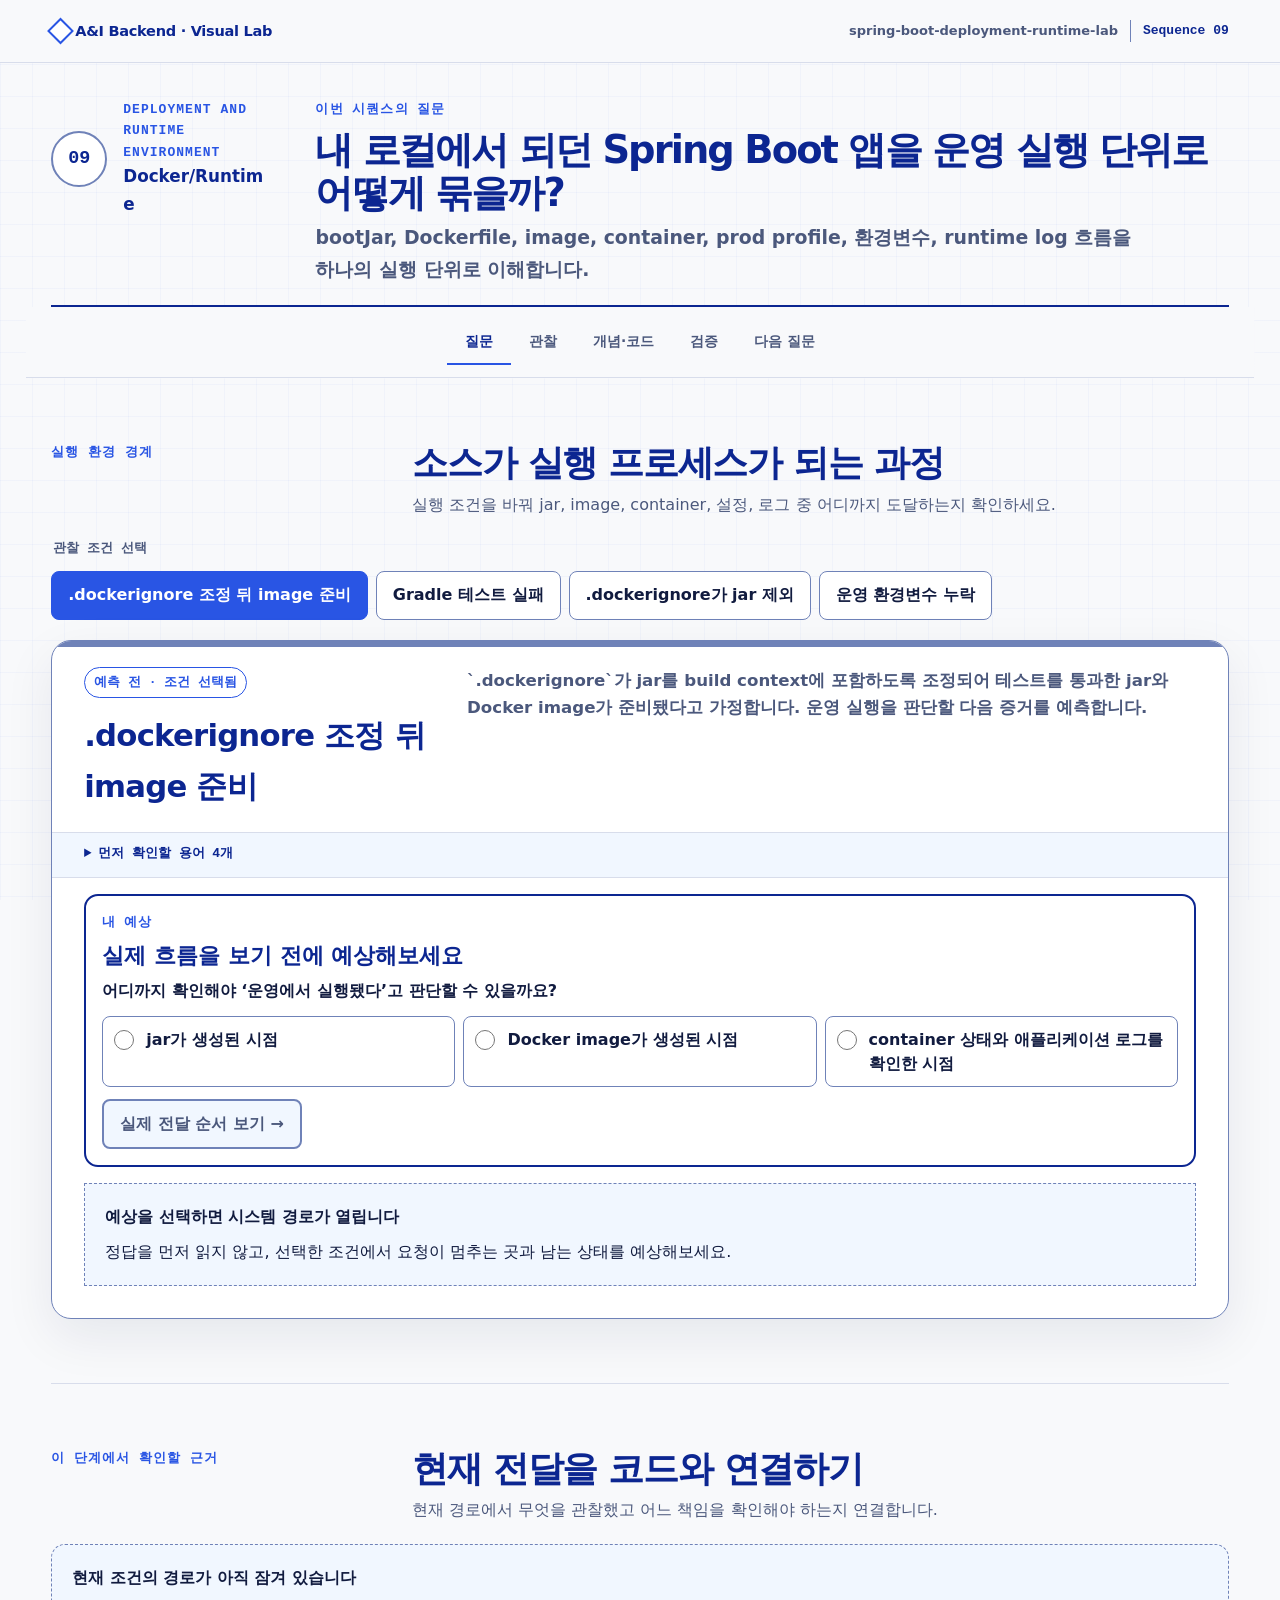
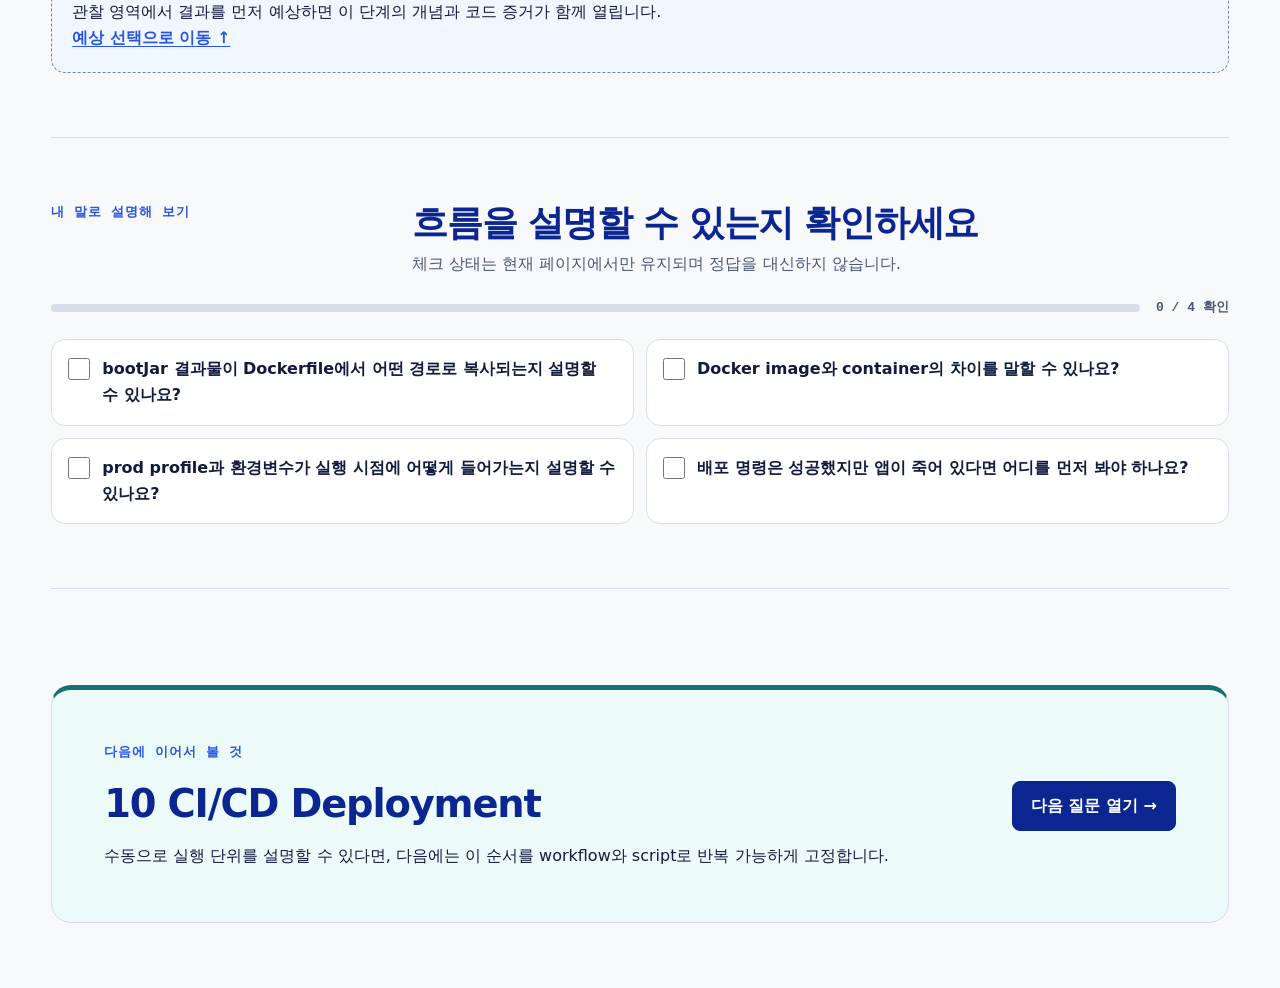
==== commit 6c547e59: "feat(visual-lab): 시스템 레이어 흐름 개선 시스템 위치와 실행 상태를 분리해 시퀀스 흐름의 레이어를 바로 읽을 수 있게 한다. 모바일 압축 lifeline과 주제 S" ====
--- a/docs/visual-lab/sequences/09/index.html
+++ b/docs/visual-lab/sequences/09/index.html
@@ -4,7 +4,7 @@
   <meta charset="utf-8" />
   <meta name="viewport" content="width=device-width, initial-scale=1" />
   <link rel="icon" href="../../assets/visual-lab-mark.svg" type="image/svg+xml" />
-  <title>A&I Visual Lab Sequence</title>
+  <title>A&amp;I Visual Lab Sequence</title>
   <link rel="stylesheet" href="../../styles.css" />
 </head>
 <body>
--- a/docs/visual-lab/styles.css
+++ b/docs/visual-lab/styles.css
@@ -22,6 +22,23 @@
   --color-incorrect: #2f62f4;
   --color-incorrect-bg: #eef4ff;
 
+  --layer-outside-surface: #f1f5f9;
+  --layer-outside-line: #5b677a;
+  --layer-interface-surface: #e6f4f7;
+  --layer-interface-line: #0e7490;
+  --layer-application-surface: #f2edff;
+  --layer-application-line: #6d43a8;
+  --layer-resource-surface: #eaf5ee;
+  --layer-resource-line: #2c7352;
+  --layer-integration-surface: #fff4d6;
+  --layer-integration-line: #926000;
+  --layer-runtime-surface: #eef2f7;
+  --layer-runtime-line: #52627a;
+  --state-current: #2955e4;
+  --state-passed: #176f72;
+  --state-failed: #b4233c;
+  --state-pending: #6f82b8;
+
   --surface-canvas: var(--color-bg-base);
   --surface-primary: var(--color-card-white);
   --surface-secondary: var(--color-summary-bg);
@@ -33,20 +50,20 @@
   --ink-primary: var(--color-body-navy);
   --ink-secondary: var(--color-subtext);
   --ink-quiet: var(--color-subtext);
-  --signal-active: var(--color-accent-blue);
-  --signal-muted: var(--color-summary-border);
-  --evidence: var(--color-accent-teal);
+  --signal-active: var(--state-current);
+  --signal-muted: var(--state-pending);
+  --evidence: var(--state-passed);
   --evidence-ink: var(--color-title-navy);
   --hypothesis: var(--color-subtext);
   --decision: var(--color-title-navy);
-  --danger: var(--color-incorrect);
-  --warning: var(--color-subtext);
-  --recovered: var(--color-correct);
-  --blocked: var(--color-subtext);
+  --danger: var(--state-failed);
+  --warning: var(--state-pending);
+  --recovered: var(--state-passed);
+  --blocked: var(--state-pending);
   --edge-request: var(--color-accent-blue);
   --edge-response: var(--color-accent-teal);
   --edge-persist: var(--color-title-navy);
-  --edge-failure: var(--color-incorrect);
+  --edge-failure: var(--state-failed);
   --border-strong: #6f82b8;
   --border-soft: var(--color-outline-soft);
   --focus-ring: var(--color-accent-blue);
@@ -134,7 +151,9 @@
 a:focus-visible,
 input:focus-visible,
 textarea:focus-visible,
-summary:focus-visible {
+summary:focus-visible,
+.sequence-mobile-current:focus-visible,
+.sequence-stage__viewport:focus-visible {
   outline: 3px solid var(--focus-ring);
   outline-offset: 3px;
 }
@@ -795,20 +814,16 @@
   align-items: center;
 }
 
-.diagram-legend__icon,
-.semantic-node__icon {
+.diagram-legend__icon {
   display: inline-grid;
   place-items: center;
   flex: 0 0 auto;
+  width: 36px;
+  height: 36px;
   border: 1px solid var(--border-strong);
   border-radius: var(--radius-small);
   background: var(--surface-secondary);
   color: var(--decision);
-}
-
-.diagram-legend__icon {
-  width: 36px;
-  height: 36px;
 }
 
 .system-icon {
@@ -837,275 +852,6 @@
   line-height: 1.45;
 }
 
-.diagram-lanes {
-  display: grid;
-  gap: var(--space-5);
-  padding: var(--space-6) var(--space-8) var(--space-8);
-}
-
-.diagram-lane {
-  overflow: hidden;
-  border: 1px solid var(--border-strong);
-  border-radius: var(--radius-medium);
-  background: var(--surface-primary);
-}
-
-.diagram-lane__header {
-  display: grid;
-  grid-template-columns: minmax(150px, 0.28fr) minmax(0, 1fr);
-  gap: var(--space-4);
-  align-items: baseline;
-  padding: var(--space-4) var(--space-5);
-  border-bottom: 1px solid var(--border-soft);
-  background: var(--surface-secondary);
-}
-
-.diagram-lane__header h4,
-.diagram-lane__header p {
-  margin: 0;
-}
-
-.diagram-lane__header h4 {
-  color: var(--decision);
-  font-size: 0.92rem;
-}
-
-.diagram-lane__header p {
-  color: var(--ink-secondary);
-  font-size: 0.82rem;
-}
-
-.semantic-flow {
-  display: grid;
-  gap: var(--space-3);
-  margin: 0;
-  padding: var(--space-4);
-  list-style: none;
-}
-
-.semantic-transition {
-  display: grid;
-  grid-template-columns: minmax(170px, 0.8fr) minmax(210px, 1fr) minmax(170px, 0.8fr);
-  gap: var(--space-3);
-  align-items: stretch;
-}
-
-.semantic-node,
-.semantic-edge {
-  min-height: 126px;
-  border-radius: var(--radius-small);
-}
-
-.semantic-node {
-  position: relative;
-  display: grid;
-  grid-template-rows: auto 1fr auto;
-  gap: var(--space-2);
-  padding: var(--space-3);
-  border: 1px solid var(--border-strong);
-  background: var(--surface-node);
-}
-
-.semantic-node::before {
-  position: absolute;
-  top: 7px;
-  right: 9px;
-  color: var(--ink-quiet);
-  content: "출발 책임";
-  font-family: var(--font-utility);
-  font-size: 0.8125rem;
-  font-weight: 800;
-}
-
-.semantic-node[data-position="to"]::before {
-  content: "도착 책임";
-}
-
-.semantic-node__heading {
-  display: flex;
-  gap: var(--space-3);
-  align-items: center;
-  padding-right: 62px;
-}
-
-.semantic-node__icon {
-  width: 38px;
-  height: 38px;
-}
-
-.semantic-node__identity {
-  display: grid;
-  gap: 1px;
-}
-
-.semantic-node__label {
-  color: var(--decision);
-  font-size: 0.86rem;
-  line-height: 1.35;
-}
-
-.semantic-node__kind {
-  color: var(--ink-secondary);
-  font-family: var(--font-utility);
-  font-size: 0.8125rem;
-  font-weight: 800;
-}
-
-.semantic-node__role {
-  color: var(--ink-secondary);
-  font-size: 0.8125rem;
-  line-height: 1.45;
-}
-
-.semantic-node__boundary {
-  padding-top: var(--space-2);
-  border-top: 1px dashed var(--border-soft);
-  color: var(--decision);
-  font-family: var(--font-utility);
-  font-size: 0.8125rem;
-  font-weight: 800;
-}
-
-.semantic-edge {
-  display: grid;
-  grid-template-rows: auto auto 16px auto;
-  gap: var(--space-2);
-  padding: var(--space-3) var(--space-4);
-  border: 1px solid var(--border-strong);
-  background: var(--surface-secondary);
-  color: var(--ink-primary);
-  cursor: pointer;
-  text-align: left;
-  transition:
-    border-color var(--motion-duration) var(--motion-easing),
-    background-color var(--motion-duration) var(--motion-easing);
-}
-
-.semantic-edge:hover {
-  border-color: var(--signal-active);
-}
-
-.semantic-edge__head {
-  display: flex;
-  flex-wrap: wrap;
-  gap: var(--space-2);
-  align-items: center;
-  justify-content: space-between;
-}
-
-.semantic-edge__verb {
-  color: var(--decision);
-  font-size: 0.88rem;
-}
-
-.semantic-edge__kind,
-.semantic-edge__state {
-  font-family: var(--font-utility);
-  font-size: 0.8125rem;
-  font-weight: 900;
-}
-
-.semantic-edge__kind {
-  padding: 3px 7px;
-  border: 1px solid currentColor;
-  border-radius: 999px;
-  color: var(--edge-request);
-}
-
-.semantic-edge__payload {
-  display: block;
-  color: var(--ink-primary);
-  font-family: var(--font-utility);
-  font-size: 0.8125rem;
-  font-weight: 700;
-  line-height: 1.45;
-  white-space: normal;
-  word-break: break-word;
-}
-
-.semantic-edge__direction {
-  position: relative;
-  display: block;
-  align-self: center;
-  height: 16px;
-  color: var(--edge-request);
-}
-
-.semantic-edge__direction::before {
-  position: absolute;
-  top: 7px;
-  right: 7px;
-  left: 0;
-  height: 2px;
-  transform-origin: left center;
-  background: currentColor;
-  content: "";
-}
-
-.semantic-edge__direction::after {
-  position: absolute;
-  top: 3px;
-  right: 0;
-  border-top: 5px solid transparent;
-  border-bottom: 5px solid transparent;
-  border-left: 8px solid currentColor;
-  content: "";
-}
-
-.semantic-edge__state {
-  color: var(--ink-secondary);
-}
-
-.semantic-transition[data-state="passed"] .semantic-edge {
-  border-color: var(--evidence);
-  background: var(--surface-evidence);
-}
-
-.semantic-transition[data-state="active"] .semantic-edge {
-  border: 2px solid var(--signal-active);
-  background: var(--color-panel-blue-tint);
-}
-
-.semantic-transition[data-state="active"] .semantic-edge__state {
-  color: var(--signal-active);
-}
-
-.semantic-transition[data-state="active"] .semantic-edge__direction::before {
-  animation: semantic-signal var(--motion-duration) var(--motion-easing) 1;
-}
-
-.semantic-transition[data-state="pending"] .semantic-node {
-  color: var(--ink-secondary);
-}
-
-.semantic-transition[data-state="available"] .semantic-edge {
-  border-style: dashed;
-  background: var(--surface-primary);
-}
-
-.semantic-transition[data-state="available"] .semantic-edge__state {
-  color: var(--decision);
-}
-
-.semantic-transition[data-kind="response"] .semantic-edge__kind,
-.semantic-transition[data-kind="event"] .semantic-edge__kind,
-.semantic-transition[data-kind="response"] .semantic-edge__direction,
-.semantic-transition[data-kind="event"] .semantic-edge__direction {
-  color: var(--edge-response);
-}
-
-.semantic-transition[data-kind="persist"] .semantic-edge__kind,
-.semantic-transition[data-kind="persist"] .semantic-edge__direction,
-.semantic-transition[data-kind="config"] .semantic-edge__kind,
-.semantic-transition[data-kind="config"] .semantic-edge__direction {
-  color: var(--edge-persist);
-}
-
-.semantic-transition[data-kind="failure"] .semantic-edge__kind,
-.semantic-transition[data-kind="failure"] .semantic-edge__direction {
-  color: var(--edge-failure);
-}
-
 .not-reached {
   margin: 0 var(--space-8) var(--space-8);
   padding: var(--space-4) var(--space-5);
@@ -1138,16 +884,6 @@
 
 .not-reached__item strong {
   color: var(--danger);
-}
-
-@keyframes semantic-signal {
-  from {
-    transform: scaleX(0.12);
-  }
-
-  to {
-    transform: scaleX(1);
-  }
 }
 
 .workbench--gate .signal-node__button,
@@ -1374,6 +1110,15 @@
   color: var(--ink-secondary);
 }
 
+.step-evidence__check {
+  margin-bottom: 0;
+  padding: var(--space-3);
+  border-left: 3px solid var(--evidence);
+  background: var(--surface-evidence);
+  color: var(--ink-primary);
+  font-weight: 700;
+}
+
 .evidence-fields {
   display: grid;
   margin-bottom: 0;
@@ -1442,11 +1187,33 @@
   font-size: 1rem;
 }
 
-.file-path {
+.code-evidence__intro {
+  margin: 0;
+  color: var(--ink-primary);
+  font-size: 0.95rem;
+  line-height: 1.55;
+}
+
+.code-location {
+  margin: 0 var(--space-5) var(--space-4);
+  color: var(--ink-secondary);
+  font-size: 0.8125rem;
+}
+
+.code-location summary {
+  min-height: 44px;
+  padding-block: 10px;
+  color: var(--decision);
+  cursor: pointer;
+  font-weight: 800;
+}
+
+.code-location code {
   display: block;
-  color: var(--ink-secondary);
+  padding: var(--space-2);
+  overflow-x: auto;
+  background: var(--surface-secondary);
   font-family: var(--font-utility);
-  font-size: 0.8125rem;
 }
 
 .code-block {
@@ -1462,16 +1229,26 @@
   tab-size: 2;
 }
 
-.code-explanation,
-.code-check,
+.code-state-change,
 .code-evidence > .text-link {
   margin: var(--space-4) var(--space-5);
 }
 
-.code-check {
+.code-state-change {
+  padding: var(--space-3);
+  border-left: 3px solid var(--evidence);
+  background: var(--surface-evidence);
+}
+
+.code-state-change strong {
   color: var(--evidence-ink);
   font-size: 0.88rem;
-  font-weight: 700;
+}
+
+.code-state-change p {
+  margin: var(--space-1) 0 0;
+  color: var(--ink-primary);
+  font-size: 0.9rem;
 }
 
 .text-link,
@@ -1648,7 +1425,7 @@
   margin: 10vh auto;
 }
 
-/* Guided System Story: condition -> prediction -> evidence -> decision */
+/* 학생의 판단 순서: 조건 -> 예상 -> 근거 -> 결정 */
 .topic-visual {
   display: grid;
   grid-template-columns: minmax(0, 1.35fr) minmax(220px, 0.65fr);
@@ -1754,8 +1531,7 @@
   background: var(--surface-primary);
 }
 
-.prediction-panel__step,
-.story-current__label {
+.prediction-panel__step {
   margin-bottom: var(--space-1);
   color: var(--signal-active);
   font-family: var(--font-utility);
@@ -1918,7 +1694,7 @@
   font-size: 1rem;
 }
 
-.story-lanes {
+.sequence-lanes {
   display: flex;
   flex-wrap: wrap;
   gap: var(--space-2);
@@ -1927,7 +1703,7 @@
   background: var(--surface-primary);
 }
 
-.story-lane-button {
+.sequence-lane-button {
   min-height: 44px;
   padding: 9px 13px;
   border: 1px solid var(--border-strong);
@@ -1938,17 +1714,17 @@
   font-weight: 800;
 }
 
-.story-lane-button[aria-pressed="true"] {
+.sequence-lane-button[aria-pressed="true"] {
   border: 2px solid var(--signal-active);
   background: var(--surface-secondary);
   color: var(--decision);
 }
 
-.story-board {
+.sequence-board {
   padding: var(--space-5);
 }
 
-.story-board__header {
+.sequence-board__header {
   display: grid;
   grid-template-columns: minmax(150px, 0.28fr) minmax(0, 1fr);
   gap: var(--space-4);
@@ -1956,227 +1732,546 @@
   margin-bottom: var(--space-4);
 }
 
-.story-board__header h4,
-.story-board__header p {
+.sequence-board__header h4,
+.sequence-board__header p {
   margin: 0;
 }
 
-.story-board__header h4 {
+.sequence-board__header h4 {
   color: var(--decision);
   font-size: 1.05rem;
 }
 
-.story-board__header p {
+.sequence-board__header p {
   color: var(--ink-primary);
   font-size: 1rem;
 }
 
-.story-topology {
-  display: flex;
-  flex-wrap: wrap;
-  gap: var(--space-2);
-  margin: 0 0 var(--space-4);
-  padding: var(--space-4);
-  border: 1px solid var(--border-soft);
-  border-radius: var(--radius-small);
-  background: var(--surface-secondary);
+.sequence-mobile-current,
+.sequence-step-jump {
+  display: none;
+}
+
+.sequence-stage__viewport {
+  margin-bottom: var(--space-4);
+  padding: var(--space-1);
+  overflow-x: auto;
+  border-block: 1px solid var(--border-soft);
+  background: var(--surface-primary);
+  overscroll-behavior-inline: contain;
+  scrollbar-gutter: stable;
+}
+
+.sequence-stage {
+  min-width: var(--sequence-stage-width);
+}
+
+.sequence-layer-rail,
+.sequence-participants,
+.sequence-lifelines,
+.sequence-message {
+  display: grid;
+  grid-template-columns: repeat(var(--participant-count), minmax(0, 1fr));
+}
+
+.sequence-layer-rail {
+  position: relative;
+  z-index: 3;
+  margin: 0;
+  padding: var(--space-2) 0 0;
+  background: var(--surface-primary);
   list-style: none;
 }
 
-.story-topology .semantic-node {
+.sequence-layer-rail__item {
+  min-height: 30px;
+  padding: 5px var(--space-2) var(--space-1);
+  border-top: 4px solid var(--layer-line);
+  background: var(--layer-surface);
+  color: var(--ink-primary);
+  font-family: var(--font-utility);
+  font-size: 0.75rem;
+  font-weight: 900;
+  letter-spacing: 0.02em;
+  text-align: center;
+}
+
+.sequence-layer-rail__item[data-layer="outside"],
+.sequence-participant[data-layer="outside"],
+.sequence-lifeline[data-layer="outside"],
+.sequence-mobile-current__actor[data-layer="outside"] {
+  --layer-surface: var(--layer-outside-surface);
+  --layer-line: var(--layer-outside-line);
+}
+
+.sequence-layer-rail__item[data-layer="interface"],
+.sequence-participant[data-layer="interface"],
+.sequence-lifeline[data-layer="interface"],
+.sequence-mobile-current__actor[data-layer="interface"] {
+  --layer-surface: var(--layer-interface-surface);
+  --layer-line: var(--layer-interface-line);
+}
+
+.sequence-layer-rail__item[data-layer="application"],
+.sequence-participant[data-layer="application"],
+.sequence-lifeline[data-layer="application"],
+.sequence-mobile-current__actor[data-layer="application"] {
+  --layer-surface: var(--layer-application-surface);
+  --layer-line: var(--layer-application-line);
+}
+
+.sequence-layer-rail__item[data-layer="resource"],
+.sequence-participant[data-layer="resource"],
+.sequence-lifeline[data-layer="resource"],
+.sequence-mobile-current__actor[data-layer="resource"] {
+  --layer-surface: var(--layer-resource-surface);
+  --layer-line: var(--layer-resource-line);
+}
+
+.sequence-layer-rail__item[data-layer="integration"],
+.sequence-participant[data-layer="integration"],
+.sequence-lifeline[data-layer="integration"],
+.sequence-mobile-current__actor[data-layer="integration"] {
+  --layer-surface: var(--layer-integration-surface);
+  --layer-line: var(--layer-integration-line);
+}
+
+.sequence-layer-rail__item[data-layer="runtime"],
+.sequence-participant[data-layer="runtime"],
+.sequence-lifeline[data-layer="runtime"],
+.sequence-mobile-current__actor[data-layer="runtime"] {
+  --layer-surface: var(--layer-runtime-surface);
+  --layer-line: var(--layer-runtime-line);
+}
+
+.sequence-participants {
   position: relative;
-  display: grid;
-  grid-template-columns: 48px minmax(110px, 1fr);
-  grid-template-rows: auto auto;
-  align-items: center;
-  flex: 1 1 175px;
-  min-height: 68px;
-  gap: var(--space-2);
-  padding: var(--space-2);
-  border: 1px solid var(--border-strong);
-  border-radius: var(--radius-small);
-  background: var(--surface-node);
-}
-
-.story-topology .semantic-node::before {
-  content: none;
-}
-
-.story-topology .semantic-node[data-current="true"] {
-  border: 2px solid var(--signal-active);
-}
-
-.semantic-node__icon {
-  width: 48px;
-  height: 48px;
-}
-
-.system-icon {
-  display: block;
+  z-index: 2;
+  margin: 0;
+  padding: var(--space-4) 0 var(--space-3);
+  background: var(--surface-primary);
+  list-style: none;
+}
+
+.sequence-participant {
+  position: relative;
+  display: grid;
+  justify-items: center;
+  align-content: start;
+  gap: var(--space-1);
+  min-width: 0;
+  padding: 0 var(--space-2) var(--space-3);
+  border-bottom: 3px solid transparent;
+  background: var(--layer-surface);
+  text-align: center;
+}
+
+.sequence-participant[data-current="true"] {
+  border-bottom-color: var(--state-current);
+  box-shadow: inset 0 3px var(--state-current);
+}
+
+.sequence-participant__icon {
+  display: inline-grid;
+  place-items: center;
   width: 40px;
   height: 40px;
-}
-
-.system-icon--fallback {
-  color: var(--decision);
-  font-size: 0.8125rem;
-}
-
-.story-topology .semantic-node__heading,
-.story-topology .semantic-node__role {
-  display: none;
-}
-
-.story-topology .semantic-node__identity {
-  display: grid;
-}
-
-.story-topology .semantic-node__label {
-  font-size: 0.875rem;
-}
-
-.story-topology .semantic-node__kind,
-.story-topology .semantic-node__boundary {
+  border: 2px solid var(--layer-line);
+  border-radius: var(--radius-small);
+  background: var(--layer-surface);
+}
+
+.sequence-participant__icon .system-icon {
+  display: block;
+  width: 30px;
+  height: 30px;
+}
+
+.sequence-participant__identity {
+  display: grid;
+  gap: 1px;
+}
+
+.sequence-participant__label {
+  color: var(--decision);
+  font-size: 0.82rem;
+  line-height: 1.3;
+}
+
+.sequence-participant__layer {
+  color: var(--layer-line);
+  font-family: var(--font-utility);
+  font-size: 0.6875rem;
+  font-weight: 900;
+  letter-spacing: 0.02em;
+  line-height: 1.35;
+}
+
+.sequence-participant__boundary {
   color: var(--ink-secondary);
   font-family: var(--font-utility);
   font-size: 0.8125rem;
-}
-
-.story-topology .semantic-node__boundary {
-  grid-column: 1 / -1;
-  padding-top: var(--space-1);
-  border-top: 1px dashed var(--border-strong);
-}
-
-.story-transitions {
-  display: grid;
-  grid-template-columns: repeat(auto-fit, minmax(155px, 1fr));
-  gap: var(--space-2);
-  margin: 0 0 var(--space-4);
+  font-weight: 800;
+}
+
+.sequence-participant__role {
+  color: var(--ink-secondary);
+  font-size: 0.8125rem;
+  line-height: 1.35;
+}
+
+.sequence-messages-wrap {
+  position: relative;
+  min-height: 160px;
+  padding-block: var(--space-3);
+}
+
+.sequence-lifelines {
+  position: absolute;
+  inset: 0;
+  z-index: 0;
+  pointer-events: none;
+}
+
+.sequence-lifeline {
+  justify-self: center;
+  width: 0;
+  height: 100%;
+  border-left: 2px dashed var(--layer-line);
+}
+
+.sequence-messages {
+  position: relative;
+  z-index: 1;
+  display: grid;
+  gap: var(--space-1);
+  margin: 0;
   padding: 0;
   list-style: none;
 }
 
-.story-transition__button {
+.sequence-message {
+  min-height: 96px;
+}
+
+.sequence-message__button {
   position: relative;
   display: grid;
+  grid-template-rows: auto 48px auto;
   align-content: start;
-  width: 100%;
-  min-height: 132px;
-  gap: var(--space-2);
-  padding: var(--space-3);
-  overflow: hidden;
+  grid-column: var(--message-start) / var(--message-end);
+  min-height: 96px;
+  padding: 0;
+  border: 0;
+  border-radius: var(--radius-small);
+  background: transparent;
+  color: var(--edge-request);
+  cursor: pointer;
+}
+
+.sequence-message__button:hover .sequence-message__copy {
+  border-color: var(--signal-active);
+}
+
+.sequence-message__copy {
+  position: relative;
+  z-index: 2;
+  display: flex;
+  flex-wrap: wrap;
+  justify-content: center;
+  gap: var(--space-1) var(--space-2);
+  width: min(78%, 440px);
+  padding: 4px 8px;
+  justify-self: center;
   border: 1px solid var(--border-strong);
   border-radius: var(--radius-small);
   background: var(--surface-primary);
   color: var(--ink-primary);
-  cursor: pointer;
-  text-align: left;
-}
-
-.story-transition__button:hover {
-  border-color: var(--signal-active);
-}
-
-.story-transition__number,
-.story-transition__verb,
-.story-transition__payload {
+  line-height: 1.35;
+}
+
+.sequence-message__ordinal,
+.sequence-message__verb,
+.sequence-message__payload,
+.sequence-message__state {
   font-family: var(--font-utility);
   font-size: 0.8125rem;
 }
 
-.story-transition__number {
+.sequence-message__ordinal {
   color: var(--signal-active);
   font-weight: 900;
 }
 
-.story-transition__route {
-  color: var(--decision);
-  font-size: 0.875rem;
-  line-height: 1.4;
-}
-
-.story-transition__verb {
+.sequence-message__verb {
+  color: var(--decision);
+}
+
+.sequence-message__payload {
+  color: var(--ink-primary);
+  white-space: normal;
+  word-break: break-word;
+}
+
+.sequence-message__line {
+  position: relative;
+  align-self: center;
+  height: 0;
+  margin-right: calc(50% / var(--message-span));
+  margin-left: calc(50% / var(--message-span));
+  transform-origin: left center;
+  border-top: 2px solid currentColor;
+}
+
+.sequence-message__line::after {
+  position: absolute;
+  top: -6px;
+  right: -1px;
+  border-top: 5px solid transparent;
+  border-bottom: 5px solid transparent;
+  border-left: 8px solid currentColor;
+  content: "";
+}
+
+.sequence-message[data-direction="reverse"] .sequence-message__line {
+  transform-origin: right center;
+}
+
+.sequence-message[data-direction="reverse"] .sequence-message__line::after {
+  right: auto;
+  left: -1px;
+  border-right: 8px solid currentColor;
+  border-left: 0;
+}
+
+.sequence-message[data-direction="self"] {
+  min-height: 116px;
+}
+
+.sequence-message[data-direction="self"] .sequence-message__button {
+  grid-template-rows: auto 58px auto;
+  min-height: 116px;
+}
+
+.sequence-message[data-direction="self"] .sequence-message__line {
+  align-self: start;
+  height: 38px;
+  margin-right: 10%;
+  margin-left: 50%;
+  border-right: 2px solid currentColor;
+  border-bottom: 2px solid currentColor;
+}
+
+.sequence-message[data-direction="self"] .sequence-message__line::after {
+  top: auto;
+  right: auto;
+  bottom: -5px;
+  left: -1px;
+  border-right: 8px solid currentColor;
+  border-left: 0;
+}
+
+.sequence-message__state {
+  position: relative;
+  align-self: end;
   color: var(--ink-secondary);
   font-weight: 800;
-}
-
-.story-transition__payload {
-  color: var(--ink-primary);
-  line-height: 1.45;
-  white-space: normal;
-  word-break: break-word;
-}
-
-.story-transition[data-state="passed"] .story-transition__button {
-  border-color: var(--recovered);
+  text-align: center;
+}
+
+.sequence-message[data-kind="response"] .sequence-message__button,
+.sequence-message[data-kind="event"] .sequence-message__button {
+  color: var(--edge-response);
+}
+
+.sequence-message[data-kind="persist"] .sequence-message__button,
+.sequence-message[data-kind="config"] .sequence-message__button {
+  color: var(--edge-persist);
+}
+
+.sequence-message[data-kind="event"] .sequence-message__line {
+  border-top-style: dotted;
+  border-top-width: 3px;
+}
+
+.sequence-message[data-kind="failure"] .sequence-message__button {
+  color: var(--edge-failure);
+}
+
+.sequence-message[data-kind="failure"] .sequence-message__line::after {
+  top: -18px;
+  right: -8px;
+  width: 18px;
+  height: 18px;
+  border: 0;
+  content: "×";
+  font-family: var(--font-utility);
+  font-size: 1.35rem;
+  font-weight: 900;
+  line-height: 18px;
+}
+
+.sequence-message[data-direction="reverse"][data-kind="failure"] .sequence-message__line::after {
+  right: auto;
+  left: -8px;
+}
+
+.sequence-message[data-state="passed"] .sequence-message__line {
+  color: var(--evidence);
+}
+
+.sequence-message[data-state="passed"] .sequence-message__copy {
+  border-color: var(--evidence);
   background: var(--surface-evidence);
 }
 
-.story-transition[data-state="active"] .story-transition__button {
+.sequence-message[data-state="active"] .sequence-message__copy {
   border: 2px solid var(--signal-active);
   background: var(--surface-secondary);
 }
 
-.story-transition[data-state="active"] .story-transition__button::before {
-  position: absolute;
-  inset: 0 0 auto;
-  height: 4px;
-  transform-origin: left;
-  animation: story-signal var(--motion-duration) var(--motion-easing) 1;
-  background: var(--signal-active);
-  content: "";
-}
-
-.story-transition[data-state="pending"] .story-transition__button {
+.sequence-message[data-state="active"] .sequence-message__line {
+  animation: sequence-message-signal var(--motion-duration) var(--motion-easing) 1;
+  color: var(--signal-active);
+  border-top-width: 3px;
+}
+
+.sequence-message[data-state="pending"] .sequence-message__line {
+  border-top-style: dashed;
+  color: var(--signal-muted);
+}
+
+.sequence-message[data-state="pending"] .sequence-message__copy {
   border-style: dashed;
 }
 
-@keyframes story-signal {
+@keyframes sequence-message-signal {
   from { transform: scaleX(0.08); }
   to { transform: scaleX(1); }
 }
 
-.story-current {
-  display: grid;
-  grid-template-columns: repeat(2, minmax(0, 1fr));
-  border: 2px solid var(--decision);
+.sequence-current-detail {
+  padding: var(--space-5);
+  border: 1px solid var(--border-strong);
+  border-left: 4px solid var(--signal-active);
   border-radius: var(--radius-medium);
   background: var(--surface-primary);
 }
 
-.story-current__transition,
-.story-current__reason {
-  padding: var(--space-5);
-}
-
-.story-current__reason {
-  border-left: 1px solid var(--border-strong);
+.sequence-current-detail[data-kind="failure"] {
+  border-left-color: var(--edge-failure);
+}
+
+.sequence-current-detail__header {
+  display: grid;
+  grid-template-columns: minmax(180px, 0.5fr) minmax(0, 1fr);
+  gap: var(--space-1) var(--space-4);
+  align-items: baseline;
+}
+
+.sequence-current-detail__step {
+  grid-column: 1 / -1;
+  margin-bottom: 0;
+  color: var(--signal-active);
+  font-family: var(--font-utility);
+  font-size: 0.8125rem;
+  font-weight: 900;
+}
+
+.sequence-current-detail h5 {
+  margin: 0;
+  color: var(--decision);
+  font-size: 1.15rem;
+}
+
+.sequence-current-detail__payload {
+  color: var(--ink-primary);
+  font-family: var(--font-utility);
+  font-size: 0.875rem;
+}
+
+.sequence-effect__subject {
+  margin: var(--space-4) 0 var(--space-2);
+  color: var(--decision);
+  font-weight: 800;
+}
+
+.sequence-effect {
+  display: grid;
+  grid-template-columns: minmax(0, 1fr) auto minmax(0, 1fr);
+  gap: var(--space-3);
+  align-items: stretch;
+  margin: 0;
+}
+
+.sequence-effect__state {
+  padding: var(--space-3);
+  border: 1px solid var(--border-soft);
+  border-radius: var(--radius-small);
+  background: var(--surface-secondary);
+}
+
+.sequence-effect__state--after {
+  border-color: var(--evidence);
   background: var(--surface-evidence);
 }
 
-.story-current h5 {
-  margin: 0 0 var(--space-2);
-  color: var(--decision);
-  font-size: 1.2rem;
-}
-
-.story-current__action,
-.story-current__reason p,
-.story-current__reason strong {
-  font-size: 1rem;
-  line-height: 1.55;
-}
-
-.story-current__action,
-.story-current__reason p {
-  margin-bottom: 0;
-}
-
-.story-current__reason strong {
-  display: block;
-  margin-bottom: var(--space-2);
-  color: var(--decision);
+.sequence-effect__state dt {
+  color: var(--ink-secondary);
+  font-family: var(--font-utility);
+  font-size: 0.8125rem;
+  font-weight: 900;
+}
+
+.sequence-effect__state dd {
+  margin: var(--space-1) 0 0;
+  color: var(--ink-primary);
+  font-weight: 700;
+}
+
+.sequence-effect__arrow {
+  align-self: center;
+  color: var(--signal-active);
+  font-family: var(--font-utility);
+  font-weight: 900;
+}
+
+.sequence-current-evidence {
+  display: grid;
+  grid-template-columns: auto minmax(0, 1fr);
+  gap: var(--space-1) var(--space-3);
+  margin-top: var(--space-4);
+  padding: var(--space-3);
+  border-left: 3px solid var(--evidence);
+  background: var(--surface-evidence);
+}
+
+.sequence-current-evidence__scope {
+  grid-row: 1 / span 2;
+  color: var(--evidence-ink);
+  font-family: var(--font-utility);
+  font-size: 0.8125rem;
+  font-weight: 900;
+}
+
+.sequence-current-evidence strong,
+.sequence-current-evidence p {
+  margin: 0;
+}
+
+.sequence-current-evidence p {
+  color: var(--ink-secondary);
+  font-size: 0.875rem;
+}
+
+.sequence-theory-link {
+  display: inline-flex;
+  align-items: center;
+  min-height: 44px;
+  margin-top: var(--space-3);
+  color: var(--signal-active);
+  font-weight: 800;
+  text-underline-offset: 3px;
 }
 
 .semantic-diagram .trace-controls {
@@ -2185,7 +2280,7 @@
   padding: var(--space-4) 0 0;
 }
 
-.story-limit-note {
+.sequence-limit-note {
   margin: 0;
   padding: var(--space-4) var(--space-5);
   border-top: 1px solid var(--border-soft);
@@ -2232,6 +2327,56 @@
   margin: var(--space-2) 0 0;
   color: var(--ink-primary);
   font-size: 1rem;
+}
+
+.scenario-reflection {
+  padding: var(--space-6) var(--space-8);
+  border-top: 1px solid var(--border-soft);
+  background: var(--surface-primary);
+}
+
+.scenario-reflection h4 {
+  margin: 0 0 var(--space-1);
+  color: var(--decision);
+  font-size: 1.05rem;
+}
+
+.scenario-reflection > p {
+  margin-bottom: var(--space-3);
+  color: var(--ink-secondary);
+}
+
+.scenario-reflection .scenario-reflection__hint {
+  padding: var(--space-3);
+  border-left: 3px solid var(--evidence);
+  background: var(--surface-evidence);
+  color: var(--ink-primary);
+  font-size: 0.9rem;
+}
+
+.scenario-reflection__label {
+  display: block;
+  margin-bottom: var(--space-2);
+  color: var(--ink-primary);
+  font-weight: 800;
+}
+
+.scenario-reflection__input {
+  display: block;
+  width: 100%;
+  min-height: 104px;
+  padding: var(--space-3);
+  resize: vertical;
+  border: 1px solid var(--border-strong);
+  border-radius: var(--radius-small);
+  background: var(--surface-primary);
+  color: var(--ink-primary);
+  line-height: 1.6;
+}
+
+.scenario-reflection__note {
+  margin: var(--space-2) 0 0;
+  font-size: 0.8125rem;
 }
 
 .evidence-locked {
@@ -2271,13 +2416,9 @@
   .code-evidence-grid {
     grid-template-columns: 1fr;
   }
-
-  .semantic-transition {
-    grid-template-columns: minmax(150px, 0.75fr) minmax(190px, 1fr) minmax(150px, 0.75fr);
-  }
-}
-
-@media (max-width: 720px) {
+}
+
+@media (max-width: 900px) {
   :root {
     --page-gutter: 14px;
   }
@@ -2373,64 +2514,19 @@
   .signal-trace-wrap,
   .diagram-reading,
   .diagram-legend,
-  .diagram-lanes,
   .state-snapshot,
   .outcome-panel__item,
   .trace-controls {
     padding-inline: var(--space-4);
   }
 
-  .diagram-reading,
-  .diagram-lane__header {
+  .diagram-reading {
     grid-template-columns: 1fr;
     gap: var(--space-2);
   }
 
   .diagram-legend {
     grid-template-columns: 1fr;
-  }
-
-  .semantic-transition {
-    grid-template-columns: 1fr;
-  }
-
-  .semantic-node,
-  .semantic-edge {
-    min-height: 0;
-  }
-
-  .semantic-edge {
-    grid-template-rows: auto auto 34px auto;
-  }
-
-  .semantic-edge__direction {
-    width: 20px;
-    height: 34px;
-    margin-inline: auto;
-  }
-
-  .semantic-edge__direction::before {
-    top: 0;
-    right: auto;
-    bottom: 7px;
-    left: 9px;
-    width: 2px;
-    height: auto;
-    transform-origin: center top;
-  }
-
-  .semantic-edge__direction::after {
-    top: auto;
-    right: 4px;
-    bottom: 0;
-    border-top: 8px solid currentColor;
-    border-right: 5px solid transparent;
-    border-bottom: 0;
-    border-left: 5px solid transparent;
-  }
-
-  .semantic-transition[data-state="active"] .semantic-edge__direction::before {
-    animation-name: semantic-signal-vertical;
   }
 
   .not-reached {
@@ -2518,7 +2614,7 @@
   }
 }
 
-@media (max-width: 720px) {
+@media (max-width: 900px) {
   .sequence-hero {
     gap: var(--space-2);
     padding: var(--space-3) 0 var(--space-4);
@@ -2718,36 +2814,181 @@
   }
 
   .diagram-reading,
-  .story-board__header,
-  .story-current,
+  .sequence-board__header,
+  .sequence-current-detail__header,
+  .sequence-effect,
   .topic-comparison__grid {
     grid-template-columns: 1fr;
   }
 
-  .story-board {
+  .sequence-lanes {
+    flex-wrap: nowrap;
+    padding: var(--space-2) var(--space-3);
+    overflow-x: auto;
+    overscroll-behavior-inline: contain;
+  }
+
+  .sequence-lane-button {
+    flex: 0 0 auto;
+    max-width: 230px;
+    text-align: left;
+  }
+
+  .sequence-board {
     padding: var(--space-3);
   }
 
-  .story-topology {
-    padding: var(--space-3);
-  }
-
-  .story-transitions {
+  .sequence-board__header {
+    gap: var(--space-1);
+    margin-bottom: var(--space-3);
+  }
+
+  .sequence-stage__viewport {
+    display: none;
+  }
+
+  .sequence-mobile-current {
+    display: block;
+    padding: var(--space-4);
+    border: 2px solid var(--signal-active);
+    border-radius: var(--radius-medium);
+    background: var(--surface-primary);
+  }
+
+  .sequence-mobile-current[data-kind="failure"] {
+    border-color: var(--edge-failure);
+  }
+
+  .sequence-mobile-current__step {
+    margin-bottom: var(--space-2);
+    color: var(--signal-active);
+    font-family: var(--font-utility);
+    font-size: 0.8125rem;
+    font-weight: 900;
+  }
+
+  .sequence-mobile-current__route {
+    display: grid;
+    justify-items: center;
+    gap: 0;
+  }
+
+  .sequence-mobile-current__actor {
+    display: grid;
+    gap: 2px;
+    width: 100%;
+    padding: var(--space-2);
+    border: 2px solid var(--layer-line);
+    border-radius: var(--radius-small);
+    background: var(--layer-surface);
+    color: var(--decision);
+    text-align: center;
+  }
+
+  .sequence-mobile-current__actor strong {
+    overflow-wrap: anywhere;
+    word-break: break-word;
+  }
+
+  .sequence-mobile-current__layer {
+    color: var(--layer-line);
+    font-family: var(--font-utility);
+    font-size: 0.75rem;
+    font-weight: 900;
+    letter-spacing: 0.02em;
+  }
+
+  .sequence-mobile-current__boundary {
+    color: var(--ink-secondary);
+    font-family: var(--font-utility);
+    font-size: 0.75rem;
+    font-weight: 800;
+  }
+
+  .sequence-mobile-current__line {
+    display: grid;
+    place-items: center;
+    min-height: 52px;
+    color: var(--signal-active);
+    font-family: var(--font-utility);
+    font-size: 0.8125rem;
+    font-weight: 900;
+  }
+
+  .sequence-mobile-current__sentence {
+    margin: var(--space-3) 0 var(--space-1);
+    color: var(--ink-primary);
+    font-weight: 800;
+  }
+
+  .sequence-mobile-current__change {
+    margin: 0;
+    padding-top: var(--space-2);
+    border-top: 1px solid var(--border-soft);
+    color: var(--evidence-ink);
+    font-size: 0.9rem;
+  }
+
+  .sequence-current-detail {
+    margin-top: var(--space-3);
+    padding: var(--space-4);
+  }
+
+  .sequence-current-detail__header {
+    align-items: start;
+  }
+
+  .sequence-effect__arrow {
+    justify-self: center;
+    transform: rotate(90deg);
+  }
+
+  .sequence-current-evidence {
     grid-template-columns: 1fr;
   }
 
-  .story-transition__button {
-    min-height: 0;
-  }
-
-  .story-current__transition,
-  .story-current__reason {
-    padding: var(--space-4);
-  }
-
-  .story-current__reason {
-    border-top: 1px solid var(--border-strong);
-    border-left: 0;
+  .sequence-current-evidence__scope {
+    grid-row: auto;
+  }
+
+  .sequence-step-jump {
+    display: block;
+    margin-top: var(--space-4);
+    padding-top: var(--space-4);
+    border-top: 1px solid var(--border-soft);
+  }
+
+  .sequence-step-jump__title {
+    margin-bottom: var(--space-2);
+    color: var(--ink-secondary);
+    font-size: 0.875rem;
+    font-weight: 800;
+  }
+
+  .sequence-step-jump__list {
+    display: grid;
+    gap: var(--space-2);
+    margin: 0;
+    padding: 0;
+    list-style: none;
+  }
+
+  .sequence-step-jump__button {
+    width: 100%;
+    min-height: 44px;
+    padding: 9px 11px;
+    border: 1px solid var(--border-strong);
+    border-radius: var(--radius-small);
+    background: var(--surface-primary);
+    color: var(--ink-primary);
+    cursor: pointer;
+    text-align: left;
+  }
+
+  .sequence-step-jump__button[aria-current="step"] {
+    border: 2px solid var(--signal-active);
+    background: var(--surface-secondary);
+    color: var(--decision);
   }
 
   .semantic-diagram .trace-controls {
@@ -2761,6 +3002,10 @@
   }
 
   .topic-comparison {
+    padding: var(--space-4) var(--space-3);
+  }
+
+  .scenario-reflection {
     padding: var(--space-4) var(--space-3);
   }
 
@@ -2795,36 +3040,32 @@
   }
 }
 
-@keyframes semantic-signal-vertical {
-  from {
-    transform: scaleY(0.12);
-  }
-
-  to {
-    transform: scaleY(1);
-  }
-}
-
 @media (forced-colors: active) {
   .workbench::before,
-  .signal-node:not(:last-child)::after,
-  .semantic-edge__direction::before {
+  .signal-node:not(:last-child)::after {
     background: CanvasText;
   }
 
-  .semantic-edge__direction::after {
-    border-left-color: CanvasText;
+  .sequence-lifeline {
+    border-color: CanvasText;
+  }
+
+  .sequence-layer-rail__item,
+  .sequence-participant,
+  .sequence-mobile-current__actor {
+    border-color: CanvasText;
+    background: Canvas;
+    color: CanvasText;
+  }
+
+  .sequence-message__line {
+    color: CanvasText;
   }
 
   .scenario-button.is-active,
+  .sequence-participant[data-current="true"],
+  .sequence-message[data-state="active"] .sequence-message__copy,
   .next-action {
     border: 2px solid ButtonText;
   }
 }
-
-@media (max-width: 720px) and (forced-colors: active) {
-  .semantic-edge__direction::after {
-    border-top-color: CanvasText;
-    border-left-color: transparent;
-  }
-}
